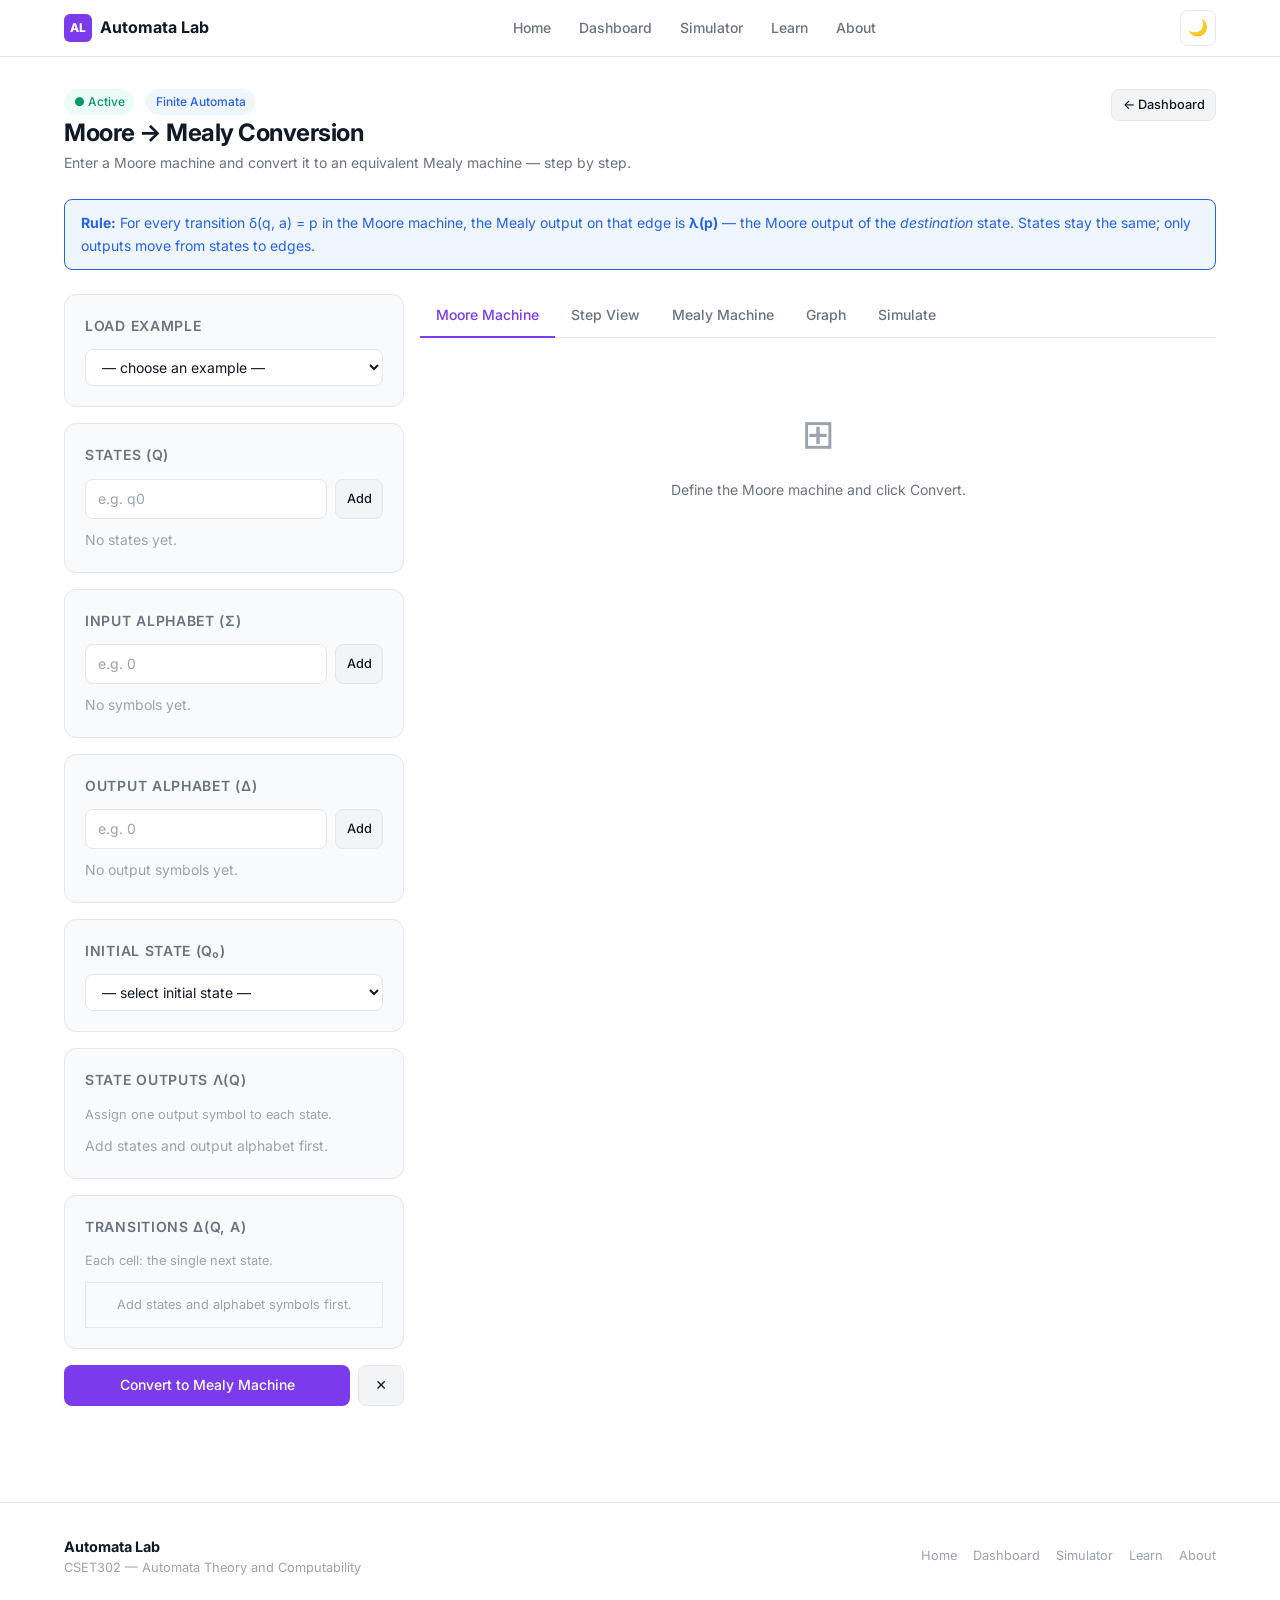
==== moore-to-mealy.html @ 3daa7c45 "Add Moore to Mealy conversion simulator" ====
<!DOCTYPE html>
<html lang="en">
<head>
  <meta charset="UTF-8" />
  <meta name="viewport" content="width=device-width, initial-scale=1.0" />
  <title>Moore → Mealy Simulator — Automata Lab</title>
  <link rel="preconnect" href="https://fonts.googleapis.com" />
  <link rel="preconnect" href="https://fonts.gstatic.com" crossorigin />
  <link href="https://fonts.googleapis.com/css2?family=Inter:wght@400;500;600;700&family=JetBrains+Mono:wght@400;600&display=swap" rel="stylesheet" />
  <link rel="stylesheet" href="css/style.css" />
  <script src="js/components/layout.js" defer></script>
  <script src="js/data/mooreExamples.js"></script>
  <script src="js/algorithms/mooreToMealy.js"></script>
</head>
<body>
<main>
<div class="section-sm">
<div class="container">

  <!-- Header -->
  <div style="display:flex;align-items:flex-start;justify-content:space-between;gap:1rem;flex-wrap:wrap;margin-bottom:1.5rem">
    <div>
      <div style="display:flex;align-items:center;gap:.75rem;margin-bottom:.25rem">
        <span class="badge badge-active">● Active</span>
        <span class="badge badge-info">Finite Automata</span>
      </div>
      <h1 style="font-size:1.5rem;margin-bottom:.25rem">Moore → Mealy Conversion</h1>
      <p style="font-size:.875rem">Enter a Moore machine and convert it to an equivalent Mealy machine — step by step.</p>
    </div>
    <a href="dashboard.html" class="btn btn-secondary btn-sm">← Dashboard</a>
  </div>

  <!-- Theory banner -->
  <div class="alert alert-info" style="margin-bottom:1.5rem;font-size:.875rem">
    <strong>Rule:</strong> For every transition δ(q, a) = p in the Moore machine, the Mealy output on that edge is <strong>λ(p)</strong> — the Moore output of the <em>destination</em> state. States stay the same; only outputs move from states to edges.
  </div>

  <div class="workspace">

    <!-- ── LEFT: Input Panel ───────────────────────────── -->
    <div class="workspace-panel" id="input-panel">

      <!-- Example selector -->
      <div class="card-elevated">
        <div class="panel-header"><span class="panel-title">Load Example</span></div>
        <select class="form-select" id="example-select" aria-label="Select example Moore machine">
          <option value="">— choose an example —</option>
        </select>
      </div>

      <!-- States -->
      <div class="card-elevated">
        <div class="panel-header"><span class="panel-title">States (Q)</span></div>
        <div style="display:flex;gap:.5rem;margin-bottom:.625rem">
          <input type="text" class="form-input" id="state-input" placeholder="e.g. q0" aria-label="New state name" style="flex:1" />
          <button class="btn btn-secondary btn-sm" id="add-state-btn">Add</button>
        </div>
        <div class="chip-list" id="state-chips" aria-live="polite"></div>
      </div>

      <!-- Input Alphabet -->
      <div class="card-elevated">
        <div class="panel-header"><span class="panel-title">Input Alphabet (Σ)</span></div>
        <div style="display:flex;gap:.5rem;margin-bottom:.625rem">
          <input type="text" class="form-input" id="symbol-input" placeholder="e.g. 0" maxlength="4" aria-label="New input symbol" style="flex:1" />
          <button class="btn btn-secondary btn-sm" id="add-symbol-btn">Add</button>
        </div>
        <div class="chip-list" id="alphabet-chips" aria-live="polite"></div>
      </div>

      <!-- Output Alphabet -->
      <div class="card-elevated">
        <div class="panel-header"><span class="panel-title">Output Alphabet (Δ)</span></div>
        <div style="display:flex;gap:.5rem;margin-bottom:.625rem">
          <input type="text" class="form-input" id="output-symbol-input" placeholder="e.g. 0" maxlength="4" aria-label="New output symbol" style="flex:1" />
          <button class="btn btn-secondary btn-sm" id="add-output-symbol-btn">Add</button>
        </div>
        <div class="chip-list" id="output-alphabet-chips" aria-live="polite"></div>
      </div>

      <!-- Initial State -->
      <div class="card-elevated">
        <div class="panel-header"><span class="panel-title">Initial State (q₀)</span></div>
        <select class="form-select" id="initial-select" aria-label="Select initial state">
          <option value="">— select initial state —</option>
        </select>
      </div>

      <!-- State Outputs λ(q) -->
      <div class="card-elevated">
        <div class="panel-header"><span class="panel-title">State Outputs λ(q)</span></div>
        <p class="form-hint" style="margin-bottom:.625rem">Assign one output symbol to each state.</p>
        <div id="output-assignments" style="display:flex;flex-direction:column;gap:.5rem" aria-label="State output assignments">
          <span class="text-muted text-sm">Add states and output alphabet first.</span>
        </div>
      </div>

      <!-- Transitions δ(q,a) -->
      <div class="card-elevated">
        <div class="panel-header"><span class="panel-title">Transitions δ(q, a)</span></div>
        <p class="form-hint" style="margin-bottom:.625rem">Each cell: the single next state.</p>
        <div style="overflow-x:auto">
          <table class="transition-grid" id="transition-table" aria-label="Moore transition function">
            <thead></thead><tbody></tbody>
          </table>
        </div>
      </div>

      <!-- Errors -->
      <div id="validation-errors" role="alert" aria-live="assertive" style="display:none"></div>

      <!-- Run / Clear -->
      <div style="display:flex;gap:.5rem">
        <button class="btn btn-primary w-full" id="run-btn">Convert to Mealy Machine</button>
        <button class="btn btn-secondary" id="clear-btn" title="Clear all" aria-label="Clear all inputs">✕</button>
      </div>
    </div>

    <!-- ── RIGHT: Results Panel ───────────────────────── -->
    <div class="workspace-panel">
      <div>
        <div class="tabs" role="tablist" aria-label="Result views">
          <button class="tab-btn active" role="tab" aria-selected="true"  data-tab="moore-tab"  id="tab-moore">Moore Machine</button>
          <button class="tab-btn"        role="tab" aria-selected="false" data-tab="steps-tab"  id="tab-steps">Step View</button>
          <button class="tab-btn"        role="tab" aria-selected="false" data-tab="mealy-tab"  id="tab-mealy">Mealy Machine</button>
          <button class="tab-btn"        role="tab" aria-selected="false" data-tab="graph-tab"  id="tab-graph">Graph</button>
          <button class="tab-btn"        role="tab" aria-selected="false" data-tab="test-tab"   id="tab-test">Simulate</button>
        </div>

        <!-- Moore Table -->
        <div class="tab-pane active" id="moore-tab" role="tabpanel" aria-labelledby="tab-moore">
          <div id="moore-table-wrap">
            <div class="empty-state">
              <div class="empty-icon" aria-hidden="true">⊞</div>
              <p>Define the Moore machine and click Convert.</p>
            </div>
          </div>
        </div>

        <!-- Steps -->
        <div class="tab-pane" id="steps-tab" role="tabpanel" aria-labelledby="tab-steps">
          <div id="steps-panel">
            <div class="empty-state">
              <div class="empty-icon" aria-hidden="true">▷</div>
              <p>Run the conversion to step through it.</p>
            </div>
          </div>
        </div>

        <!-- Mealy Table -->
        <div class="tab-pane" id="mealy-tab" role="tabpanel" aria-labelledby="tab-mealy">
          <div id="mealy-table-wrap">
            <div class="empty-state">
              <div class="empty-icon" aria-hidden="true">⇄</div>
              <p>The resulting Mealy machine will appear here.</p>
            </div>
          </div>
        </div>

        <!-- Graph -->
        <div class="tab-pane" id="graph-tab" role="tabpanel" aria-labelledby="tab-graph">
          <div id="graph-container" role="img" aria-label="Mealy machine graph" style="margin-bottom:.75rem">
            <div class="empty-state" id="graph-empty">
              <div class="empty-icon" aria-hidden="true">⊙</div>
              <p>Run the conversion to see the graph.</p>
            </div>
            <svg id="graph-canvas" class="graph-svg" style="display:none"
                 xmlns="http://www.w3.org/2000/svg" aria-label="Mealy machine graph" role="img">
              <defs>
                <marker id="arrowhead" markerWidth="10" markerHeight="7" refX="9" refY="3.5" orient="auto">
                  <polygon points="0 0,10 3.5,0 7" fill="var(--text-secondary)" />
                </marker>
              </defs>
              <g id="graph-root"></g>
            </svg>
            <div class="graph-controls" aria-label="Graph controls">
              <button class="graph-btn" id="zoom-in"   aria-label="Zoom in"        title="Zoom in">+</button>
              <button class="graph-btn" id="zoom-out"  aria-label="Zoom out"       title="Zoom out">−</button>
              <button class="graph-btn" id="fit-graph" aria-label="Fit to screen"  title="Fit to screen">⊡</button>
            </div>
          </div>
          <!-- Legend -->
          <div style="display:flex;flex-wrap:wrap;gap:.625rem" role="list" aria-label="Graph legend">
            <div role="listitem" style="display:flex;align-items:center;gap:.375rem;font-size:.75rem;color:var(--text-secondary)"><span style="width:14px;height:14px;border-radius:50%;background:var(--node-initial);border:2px solid var(--accent);display:inline-block"></span>Initial</div>
            <div role="listitem" style="display:flex;align-items:center;gap:.375rem;font-size:.75rem;color:var(--text-secondary)"><span style="width:14px;height:14px;border-radius:50%;background:var(--node-normal);border:2px solid var(--border-strong);display:inline-block"></span>State (output in label)</div>
            <div role="listitem" style="display:flex;align-items:center;gap:.375rem;font-size:.75rem;color:var(--text-secondary)"><span style="width:14px;height:14px;border-radius:50%;background:var(--node-active);border:2px solid var(--warning);display:inline-block"></span>Active step</div>
          </div>
        </div>

        <!-- Simulate -->
        <div class="tab-pane" id="test-tab" role="tabpanel" aria-labelledby="tab-test">
          <div id="simulate-panel">
            <div class="empty-state">
              <div class="empty-icon" aria-hidden="true">🔤</div>
              <p>Run the conversion first, then simulate strings here.</p>
            </div>
          </div>
        </div>
      </div>
    </div>

  </div><!-- end workspace -->
</div>
</div>
</main>

<script>
(function () {
  'use strict';

  // ── App state ──────────────────────────────────────────────
  const S = {
    states: [], inputAlphabet: [], outputAlphabet: [],
    initialState: '', outputs: {}, transitions: {},
    mealy: null, steps: [], currentStep: -1,
    isPlaying: false, speed: 600, playTimer: null,
    graphScale: 1, graphOffsetX: 0, graphOffsetY: 0
  };

  const $ = id => document.getElementById(id);

  // ── Tabs ───────────────────────────────────────────────────
  document.querySelectorAll('.tab-btn').forEach(btn => {
    btn.addEventListener('click', () => {
      document.querySelectorAll('.tab-btn').forEach(b => { b.classList.remove('active'); b.setAttribute('aria-selected','false'); });
      document.querySelectorAll('.tab-pane').forEach(p => p.classList.remove('active'));
      btn.classList.add('active'); btn.setAttribute('aria-selected','true');
      $(btn.dataset.tab).classList.add('active');
    });
  });

  // ── Examples ───────────────────────────────────────────────
  MOORE_EXAMPLES.forEach(ex => {
    const opt = document.createElement('option');
    opt.value = ex.id; opt.textContent = ex.title;
    $('example-select').appendChild(opt);
  });
  $('example-select').addEventListener('change', function () {
    const ex = MOORE_EXAMPLES.find(e => e.id === this.value);
    if (ex) loadExample(ex);
  });

  function loadExample(ex) {
    clearAll();
    ex.states.forEach(addState);
    ex.inputAlphabet.forEach(addSymbol);
    ex.outputAlphabet.forEach(addOutputSymbol);
    S.initialState = ex.initialState;
    S.outputs      = { ...ex.outputs };
    S.transitions  = JSON.parse(JSON.stringify(ex.transitions));
    refreshAll();
  }

  // ── States ─────────────────────────────────────────────────
  $('state-input').addEventListener('keydown', e => { if (e.key==='Enter') $('add-state-btn').click(); });
  $('add-state-btn').addEventListener('click', () => {
    const v = $('state-input').value.trim();
    if (!v || S.states.includes(v)) return;
    addState(v); $('state-input').value = ''; $('state-input').focus();
  });

  function addState(name) {
    S.states.push(name);
    S.transitions[name] = S.transitions[name] || {};
    S.inputAlphabet.forEach(sym => { S.transitions[name][sym] = S.transitions[name][sym] || ''; });
    refreshAll();
  }

  function removeState(name) {
    S.states = S.states.filter(s => s !== name);
    delete S.transitions[name];
    delete S.outputs[name];
    if (S.initialState === name) S.initialState = '';
    refreshAll();
  }

  // ── Input Alphabet ─────────────────────────────────────────
  $('symbol-input').addEventListener('keydown', e => { if (e.key==='Enter') $('add-symbol-btn').click(); });
  $('add-symbol-btn').addEventListener('click', () => {
    const v = $('symbol-input').value.trim();
    if (!v || S.inputAlphabet.includes(v)) return;
    addSymbol(v); $('symbol-input').value = ''; $('symbol-input').focus();
  });

  function addSymbol(sym) {
    S.inputAlphabet.push(sym);
    S.states.forEach(s => { if (!S.transitions[s]) S.transitions[s] = {}; S.transitions[s][sym] = S.transitions[s][sym] || ''; });
    refreshAll();
  }

  function removeSymbol(sym) {
    S.inputAlphabet = S.inputAlphabet.filter(s => s !== sym);
    S.states.forEach(s => { if (S.transitions[s]) delete S.transitions[s][sym]; });
    refreshAll();
  }

  // ── Output Alphabet ────────────────────────────────────────
  $('output-symbol-input').addEventListener('keydown', e => { if (e.key==='Enter') $('add-output-symbol-btn').click(); });
  $('add-output-symbol-btn').addEventListener('click', () => {
    const v = $('output-symbol-input').value.trim();
    if (!v || S.outputAlphabet.includes(v)) return;
    addOutputSymbol(v); $('output-symbol-input').value = ''; $('output-symbol-input').focus();
  });

  function addOutputSymbol(sym) {
    S.outputAlphabet.push(sym);
    refreshAll();
  }

  function removeOutputSymbol(sym) {
    S.outputAlphabet = S.outputAlphabet.filter(s => s !== sym);
    // Clear assignments using this symbol
    Object.keys(S.outputs).forEach(k => { if (S.outputs[k] === sym) S.outputs[k] = ''; });
    refreshAll();
  }

  // ── Refresh helpers ────────────────────────────────────────
  function refreshAll() {
    refreshStateChips();
    refreshAlphabetChips();
    refreshOutputAlphabetChips();
    refreshInitialSelect();
    refreshOutputAssignments();
    refreshTransitionTable();
    renderMooreTable();
  }

  function refreshStateChips() {
    const el = $('state-chips');
    el.innerHTML = '';
    if (S.states.length === 0) { el.innerHTML = '<span class="text-muted text-sm">No states yet.</span>'; return; }
    S.states.forEach(s => {
      const chip = document.createElement('span');
      chip.className = 'chip' + (s === S.initialState ? ' chip-initial' : '');
      chip.innerHTML = (s === S.initialState ? '→ ' : '') + s +
        `<button class="chip-remove" aria-label="Remove ${s}" data-s="${s}">✕</button>`;
      el.appendChild(chip);
    });
    el.querySelectorAll('.chip-remove').forEach(b => b.addEventListener('click', () => removeState(b.dataset.s)));
  }

  function refreshAlphabetChips() {
    const el = $('alphabet-chips');
    el.innerHTML = '';
    if (S.inputAlphabet.length === 0) { el.innerHTML = '<span class="text-muted text-sm">No symbols yet.</span>'; return; }
    S.inputAlphabet.forEach(sym => {
      const chip = document.createElement('span');
      chip.className = 'chip';
      chip.innerHTML = sym + `<button class="chip-remove" aria-label="Remove ${sym}" data-sym="${sym}">✕</button>`;
      el.appendChild(chip);
    });
    el.querySelectorAll('.chip-remove').forEach(b => b.addEventListener('click', () => removeSymbol(b.dataset.sym)));
  }

  function refreshOutputAlphabetChips() {
    const el = $('output-alphabet-chips');
    el.innerHTML = '';
    if (S.outputAlphabet.length === 0) { el.innerHTML = '<span class="text-muted text-sm">No output symbols yet.</span>'; return; }
    S.outputAlphabet.forEach(sym => {
      const chip = document.createElement('span');
      chip.className = 'chip';
      chip.innerHTML = sym + `<button class="chip-remove" aria-label="Remove ${sym}" data-sym="${sym}">✕</button>`;
      el.appendChild(chip);
    });
    el.querySelectorAll('.chip-remove').forEach(b => b.addEventListener('click', () => removeOutputSymbol(b.dataset.sym)));
  }

  function refreshInitialSelect() {
    const sel = $('initial-select');
    sel.innerHTML = '<option value="">— select initial state —</option>';
    S.states.forEach(s => {
      const opt = document.createElement('option');
      opt.value = s; opt.textContent = s;
      if (s === S.initialState) opt.selected = true;
      sel.appendChild(opt);
    });
  }
  $('initial-select').addEventListener('change', function () {
    S.initialState = this.value; refreshStateChips();
  });

  function refreshOutputAssignments() {
    const el = $('output-assignments');
    el.innerHTML = '';
    if (S.states.length === 0 || S.outputAlphabet.length === 0) {
      el.innerHTML = '<span class="text-muted text-sm">Add states and output alphabet first.</span>'; return;
    }
    S.states.forEach(s => {
      const row = document.createElement('div');
      row.style.cssText = 'display:flex;align-items:center;gap:.625rem';
      const lbl = document.createElement('span');
      lbl.style.cssText = 'font-family:var(--font-mono);font-size:.875rem;min-width:60px;font-weight:600';
      lbl.textContent = 'λ(' + s + ') =';
      const sel = document.createElement('select');
      sel.className = 'form-select';
      sel.style.flex = '1';
      sel.setAttribute('aria-label', `Output for state ${s}`);
      const blank = document.createElement('option');
      blank.value = ''; blank.textContent = '— select —';
      sel.appendChild(blank);
      S.outputAlphabet.forEach(sym => {
        const opt = document.createElement('option');
        opt.value = sym; opt.textContent = sym;
        if (S.outputs[s] === sym) opt.selected = true;
        sel.appendChild(opt);
      });
      sel.addEventListener('change', function () { S.outputs[s] = this.value; });
      row.appendChild(lbl); row.appendChild(sel);
      el.appendChild(row);
    });
  }

  function refreshTransitionTable() {
    const thead = $('transition-table').querySelector('thead');
    const tbody = $('transition-table').querySelector('tbody');
    thead.innerHTML = ''; tbody.innerHTML = '';
    if (S.states.length === 0 || S.inputAlphabet.length === 0) {
      const tr = document.createElement('tr');
      const td = document.createElement('td');
      td.colSpan = S.inputAlphabet.length + 1;
      td.style.cssText = 'color:var(--text-muted);font-size:.8rem;padding:.75rem;font-family:var(--font-sans)';
      td.textContent = 'Add states and alphabet symbols first.';
      tbody.appendChild(tr); tr.appendChild(td); return;
    }
    // Header
    const hrow = document.createElement('tr');
    const thd = document.createElement('th'); thd.textContent = 'δ'; thd.style.textAlign='center'; hrow.appendChild(thd);
    S.inputAlphabet.forEach(sym => { const th=document.createElement('th'); th.textContent=sym; hrow.appendChild(th); });
    thead.appendChild(hrow);
    // Rows
    S.states.forEach(s => {
      const tr = document.createElement('tr');
      const tdS = document.createElement('td'); tdS.className='row-state';
      tdS.textContent = (s===S.initialState?'→ ':'')+s; tr.appendChild(tdS);
      S.inputAlphabet.forEach(sym => {
        const td = document.createElement('td');
        const inp = document.createElement('input');
        inp.type = 'text'; inp.placeholder = '—';
        inp.setAttribute('aria-label', `δ(${s},${sym})`);
        inp.style.cssText = 'width:100%;min-width:60px;background:none;border:none;outline:none;font-family:var(--font-mono);font-size:.75rem;color:var(--text);text-align:center;padding:.2rem';
        const cur = (S.transitions[s] && S.transitions[s][sym]) || '';
        inp.value = cur;
        inp.addEventListener('input', function () {
          if (!S.transitions[s]) S.transitions[s] = {};
          S.transitions[s][sym] = this.value.trim();
        });
        inp.addEventListener('focus', e => e.target.style.background='var(--accent-light)');
        inp.addEventListener('blur',  e => e.target.style.background='');
        td.appendChild(inp); tr.appendChild(td);
      });
      tbody.appendChild(tr);
    });
  }

  // ── Moore Table (live preview) ─────────────────────────────
  function renderMooreTable() {
    const wrap = $('moore-table-wrap');
    if (S.states.length === 0) {
      wrap.innerHTML = '<div class="empty-state"><div class="empty-icon">⊞</div><p>Define the Moore machine and click Convert.</p></div>';
      return;
    }
    let html = '<div class="table-wrap"><table class="trans-table" aria-label="Moore machine table">';
    html += '<caption style="text-align:left;padding:.5rem;font-size:.75rem;color:var(--text-muted)">→ = initial state &nbsp; λ(q) = state output</caption>';
    html += '<thead><tr><th>State</th><th>λ(q)</th>';
    S.inputAlphabet.forEach(sym => html += `<th class="font-mono">${sym}</th>`);
    html += '</tr></thead><tbody>';
    S.states.forEach(s => {
      const isInit = s === S.initialState;
      html += `<tr><td class="state-cell font-mono">${isInit?'→ ':''}${s}</td>`;
      html += `<td class="font-mono" style="color:var(--accent)">${S.outputs[s] || '—'}</td>`;
      S.inputAlphabet.forEach(sym => {
        const next = S.transitions[s] && S.transitions[s][sym];
        html += `<td class="font-mono">${next || '—'}</td>`;
      });
      html += '</tr>';
    });
    html += '</tbody></table></div>';
    wrap.innerHTML = html;
  }

  // ── Validation ─────────────────────────────────────────────
  function validate() {
    const errors = [];
    if (S.states.length === 0) errors.push('Add at least one state.');
    if (S.inputAlphabet.length === 0) errors.push('Add at least one input symbol.');
    if (S.outputAlphabet.length === 0) errors.push('Add at least one output symbol.');
    if (!S.initialState) errors.push('Select an initial state.');
    const stateSet = new Set(S.states);
    S.states.forEach(s => {
      if (!S.outputs[s]) errors.push(`State "${s}" has no output assigned (λ(${s}) is empty).`);
    });
    S.states.forEach(s => {
      S.inputAlphabet.forEach(sym => {
        const next = S.transitions[s] && S.transitions[s][sym];
        if (next && !stateSet.has(next)) errors.push(`Transition δ(${s},${sym}) = "${next}" is not a valid state.`);
      });
    });
    return errors;
  }

  function showErrors(errors) {
    const el = $('validation-errors');
    el.style.display = 'block';
    el.innerHTML = '<ul class="error-list">' + errors.map(e=>`<li>${e}</li>`).join('') + '</ul>';
  }
  function clearErrors() {
    const el = $('validation-errors'); el.style.display='none'; el.innerHTML='';
  }

  // ── Run conversion ─────────────────────────────────────────
  $('run-btn').addEventListener('click', runConversion);

  function runConversion() {
    clearErrors();
    const errors = validate();
    if (errors.length > 0) { showErrors(errors); return; }

    const moore = {
      states:         [...S.states],
      inputAlphabet:  [...S.inputAlphabet],
      outputAlphabet: [...S.outputAlphabet],
      initialState:   S.initialState,
      outputs:        { ...S.outputs },
      transitions:    JSON.parse(JSON.stringify(S.transitions))
    };

    let result;
    try { result = mooreToMealy(moore); }
    catch(e) { showErrors(['Conversion error: ' + e.message]); return; }

    S.mealy = result.mealy;
    S.steps = result.steps;
    S.currentStep = -1;
    clearInterval(S.playTimer); S.isPlaying = false;

    renderMooreTable();
    renderMealyTable(result.mealy, result.note);
    renderStepsPanel(result.steps);
    renderGraph(result.mealy);
    renderSimulatePanel(result.mealy);

    // Switch to steps tab
    document.querySelector('[data-tab="steps-tab"]').click();
  }

  // ── Clear ──────────────────────────────────────────────────
  $('clear-btn').addEventListener('click', clearAll);
  function clearAll() {
    Object.assign(S, { states:[], inputAlphabet:[], outputAlphabet:[], initialState:'', outputs:{}, transitions:{},
      mealy:null, steps:[], currentStep:-1, isPlaying:false });
    clearInterval(S.playTimer);
    $('example-select').value = '';
    clearErrors(); refreshAll();
    $('graph-canvas').style.display='none'; $('graph-empty').style.display='flex';
    $('mealy-table-wrap').innerHTML='<div class="empty-state"><div class="empty-icon">⇄</div><p>The resulting Mealy machine will appear here.</p></div>';
    $('steps-panel').innerHTML='<div class="empty-state"><div class="empty-icon">▷</div><p>Run the conversion to step through it.</p></div>';
    $('simulate-panel').innerHTML='<div class="empty-state"><div class="empty-icon">🔤</div><p>Run the conversion first, then simulate strings here.</p></div>';
  }

  // ── Moore Table (refresh) ──────────────────────────────────
  // Called again after conversion to lock the table
  document.querySelector('[data-tab="moore-tab"]').addEventListener('click', renderMooreTable);

  // ── Mealy Table ────────────────────────────────────────────
  function renderMealyTable(mealy, note) {
    const wrap = $('mealy-table-wrap');
    let html = '';

    // Note about initial state
    html += `<div class="alert alert-info" style="margin-bottom:.75rem;font-size:.8rem">${note}</div>`;

    html += '<div class="table-wrap"><table class="trans-table" aria-label="Mealy machine table">';
    html += '<caption style="text-align:left;padding:.5rem;font-size:.75rem;color:var(--text-muted)">Each cell shows: next-state / output</caption>';
    html += '<thead><tr><th>State</th>';
    mealy.inputAlphabet.forEach(sym => html += `<th class="font-mono">${sym}</th>`);
    html += '</tr></thead><tbody>';

    mealy.states.forEach(s => {
      const isInit = s === mealy.initialState;
      html += `<tr><td class="state-cell font-mono">${isInit?'→ ':''}${s}</td>`;
      mealy.inputAlphabet.forEach(sym => {
        const t = mealy.transitions[s] && mealy.transitions[s][sym];
        if (t) {
          html += `<td class="font-mono"><strong>${t.nextState}</strong> <span style="color:var(--accent)">/ ${t.output}</span></td>`;
        } else {
          html += `<td class="font-mono cell-dead">—</td>`;
        }
      });
      html += '</tr>';
    });
    html += '</tbody></table></div>';
    wrap.innerHTML = html;
  }

  // ── Steps Panel ────────────────────────────────────────────
  function renderStepsPanel(steps) {
    const panel = $('steps-panel');
    panel.innerHTML = '';

    if (steps.length === 0) {
      panel.innerHTML = '<div class="alert alert-info">No steps — the machine has no defined transitions.</div>'; return;
    }

    panel.innerHTML = `
      <div class="execution-controls" style="margin-bottom:1rem" role="toolbar" aria-label="Step controls">
        <button class="btn btn-secondary btn-sm" id="step-prev"  aria-label="Previous step">◀ Prev</button>
        <button class="btn btn-primary  btn-sm" id="step-play"  aria-label="Play">▶ Play</button>
        <button class="btn btn-secondary btn-sm" id="step-next"  aria-label="Next step">Next ▶</button>
        <button class="btn btn-ghost    btn-sm" id="step-reset" aria-label="Reset">↺ Reset</button>
        <span class="step-counter" id="step-counter" aria-live="polite">Step 0 / ${steps.length}</span>
        <select class="speed-select" id="speed-select" aria-label="Speed">
          <option value="1000">Slow</option>
          <option value="600" selected>Normal</option>
          <option value="250">Fast</option>
        </select>
      </div>
      <div class="step-box" id="step-box">
        <div class="text-muted text-sm">Click Play or Next to start.</div>
      </div>
    `;

    $('step-prev').addEventListener('click',  stepBack);
    $('step-next').addEventListener('click',  stepForward);
    $('step-reset').addEventListener('click', stepReset);
    $('step-play').addEventListener('click',  togglePlay);
    $('speed-select').addEventListener('change', function () {
      S.speed = parseInt(this.value);
      if (S.isPlaying) { clearInterval(S.playTimer); startPlay(); }
    });
  }

  function updateStepView() {
    const idx = S.currentStep;
    const counter = $('step-counter');
    if (counter) counter.textContent = `Step ${idx < 0 ? 0 : idx+1} / ${S.steps.length}`;

    if (idx < 0) {
      const sb = $('step-box');
      if (sb) sb.innerHTML = '<div class="text-muted text-sm">Click Play or Next to start.</div>';
      if (S.mealy) renderGraph(S.mealy, -1);
      return;
    }

    const step = S.steps[idx];
    if (!step) return;

    const sb = $('step-box');
    if (sb) {
      const skipped = step.nextState === null;
      sb.innerHTML = `
        <div class="step-label">Step ${idx+1} of ${S.steps.length}</div>
        <div class="step-detail"><span class="step-detail-key">From state:</span><span class="step-detail-val">${step.fromState}</span></div>
        <div class="step-detail"><span class="step-detail-key">Input symbol:</span><span class="step-detail-val">"${step.symbol}"</span></div>
        ${skipped
          ? `<div class="step-detail"><span class="step-detail-val" style="color:var(--text-muted)">Transition not defined — skipped.</span></div>`
          : `<div class="step-detail"><span class="step-detail-key">Next state:</span><span class="step-detail-val">${step.nextState}</span></div>
             <div class="step-detail"><span class="step-detail-key">Moore λ(${step.nextState}):</span><span class="step-detail-val" style="color:var(--accent)">"${step.mooreOutput}"</span></div>`
        }
        <div style="margin-top:.625rem;font-size:.8rem;color:var(--text-secondary);line-height:1.6">${step.description}</div>
      `;
    }

    if (S.mealy) renderGraph(S.mealy, idx);
  }

  function stepForward() {
    if (S.currentStep < S.steps.length - 1) { S.currentStep++; updateStepView(); }
    else stopPlay();
  }
  function stepBack() {
    if (S.currentStep > 0) { S.currentStep--; updateStepView(); }
    else if (S.currentStep === 0) { S.currentStep = -1; updateStepView(); }
  }
  function stepReset() { stopPlay(); S.currentStep = -1; updateStepView(); }
  function startPlay() {
    S.isPlaying = true;
    const pb = $('step-play'); if (pb) pb.textContent = '⏸ Pause';
    S.playTimer = setInterval(() => { if (S.currentStep >= S.steps.length-1) { stopPlay(); return; } stepForward(); }, S.speed);
  }
  function stopPlay() {
    S.isPlaying = false; clearInterval(S.playTimer);
    const pb = $('step-play'); if (pb) pb.textContent = '▶ Play';
  }
  function togglePlay() { S.isPlaying ? stopPlay() : startPlay(); }

  // ── Graph ──────────────────────────────────────────────────
  function renderGraph(mealy, activeStepIdx) {
    const canvas = $('graph-canvas'), empty = $('graph-empty'), root = $('graph-root');
    root.innerHTML = '';
    canvas.style.display = 'block'; empty.style.display = 'none';

    const nodes = []; const n = mealy.states.length;
    const cx=400, cy=220, R=Math.min(160,55*n/2+60);

    mealy.states.forEach((s, i) => {
      let x, y;
      if (n===1) { x=cx; y=cy; }
      else { const a=(2*Math.PI*i/n)-Math.PI/2; x=cx+R*Math.cos(a); y=cy+R*Math.sin(a); }
      nodes.push({ id:s, x, y });
    });

    // Determine active node from step
    let activeNode = null;
    if (activeStepIdx >= 0 && S.steps[activeStepIdx]) activeNode = S.steps[activeStepIdx].fromState;

    // Build edges (merge parallel edges)
    const edgeMap = {};
    mealy.states.forEach(s => {
      mealy.inputAlphabet.forEach(sym => {
        const t = mealy.transitions[s] && mealy.transitions[s][sym];
        if (!t) return;
        const key = s + '→' + t.nextState;
        if (!edgeMap[key]) edgeMap[key] = { from:s, to:t.nextState, labels:[], selfLoop: s===t.nextState };
        edgeMap[key].labels.push(sym+'/'+t.output);
      });
    });

    const g = document.createElementNS('http://www.w3.org/2000/svg','g');
    g.setAttribute('transform', `translate(${S.graphOffsetX},${S.graphOffsetY}) scale(${S.graphScale})`);
    root.appendChild(g);

    const r = 32;
    // Draw edges
    Object.values(edgeMap).forEach(edge => {
      const fn = nodes.find(n=>n.id===edge.from), tn = nodes.find(n=>n.id===edge.to);
      if (!fn||!tn) return;
      const grp = document.createElementNS('http://www.w3.org/2000/svg','g');
      grp.className = 'graph-edge';
      const label = edge.labels.join(', ');

      if (edge.selfLoop) {
        const path = document.createElementNS('http://www.w3.org/2000/svg','path');
        const lx=fn.x, ly=fn.y-r, dx=28, dy=38;
        path.setAttribute('d',`M${lx-dx/2} ${ly} C${lx-dx*1.5} ${ly-dy*2} ${lx+dx*1.5} ${ly-dy*2} ${lx+dx/2} ${ly}`);
        path.setAttribute('fill','none'); path.setAttribute('stroke','var(--text-secondary)');
        path.setAttribute('stroke-width','1.8'); path.setAttribute('marker-end','url(#arrowhead)');
        const txt = document.createElementNS('http://www.w3.org/2000/svg','text');
        txt.setAttribute('x',lx); txt.setAttribute('y',ly-dy*1.5);
        txt.setAttribute('text-anchor','middle'); txt.setAttribute('fill','var(--text)');
        txt.setAttribute('font-size','10'); txt.setAttribute('font-family','var(--font-mono)');
        txt.textContent = label;
        grp.appendChild(path); grp.appendChild(txt);
      } else {
        const hasRev = Object.values(edgeMap).some(e=>e.from===edge.to&&e.to===edge.from);
        const dx=tn.x-fn.x, dy=tn.y-fn.y, len=Math.sqrt(dx*dx+dy*dy);
        const sx=fn.x+(dx/len)*(r+2), sy=fn.y+(dy/len)*(r+2);
        const ex=tn.x-(dx/len)*(r+4), ey=tn.y-(dy/len)*(r+4);
        const path = document.createElementNS('http://www.w3.org/2000/svg','path');
        let d;
        if (hasRev) { const cpx=(sx+ex)/2-dy*0.3, cpy=(sy+ey)/2+dx*0.3; d=`M${sx} ${sy} Q${cpx} ${cpy} ${ex} ${ey}`; }
        else d=`M${sx} ${sy} L${ex} ${ey}`;
        path.setAttribute('d',d); path.setAttribute('fill','none');
        path.setAttribute('stroke','var(--text-secondary)'); path.setAttribute('stroke-width','1.8');
        path.setAttribute('marker-end','url(#arrowhead)');
        const mx=hasRev?(sx+ex)/2-dy*0.3:(sx+ex)/2, my=hasRev?(sy+ey)/2+dx*0.3:(sy+ey)/2;
        const bg=document.createElementNS('http://www.w3.org/2000/svg','rect');
        bg.setAttribute('x',mx-18); bg.setAttribute('y',my-9);
        bg.setAttribute('width',36); bg.setAttribute('height',14);
        bg.setAttribute('rx',3); bg.setAttribute('fill','var(--bg)');
        const txt=document.createElementNS('http://www.w3.org/2000/svg','text');
        txt.setAttribute('x',mx); txt.setAttribute('y',my+1);
        txt.setAttribute('text-anchor','middle'); txt.setAttribute('fill','var(--text)');
        txt.setAttribute('font-size','10'); txt.setAttribute('font-family','var(--font-mono)');
        txt.textContent = label;
        grp.appendChild(path); grp.appendChild(bg); grp.appendChild(txt);
      }
      g.appendChild(grp);
    });

    // Draw nodes
    nodes.forEach(node => {
      const isActive = node.id === activeNode;
      const isInit   = node.id === mealy.initialState;
      const grp = document.createElementNS('http://www.w3.org/2000/svg','g');
      grp.setAttribute('transform',`translate(${node.x},${node.y})`);

      const fill   = isActive ? 'var(--node-active)'  : isInit ? 'var(--node-initial)' : 'var(--node-normal)';
      const stroke = isActive ? 'var(--warning)'      : isInit ? 'var(--accent)'       : 'var(--border-strong)';
      const sw     = isActive ? '3' : '2';

      const circ = document.createElementNS('http://www.w3.org/2000/svg','circle');
      circ.setAttribute('r',r); circ.setAttribute('fill',fill);
      circ.setAttribute('stroke',stroke); circ.setAttribute('stroke-width',sw);
      grp.appendChild(circ);

      if (isInit) {
        const arr = document.createElementNS('http://www.w3.org/2000/svg','line');
        arr.setAttribute('x1',-(r+28)); arr.setAttribute('y1','0');
        arr.setAttribute('x2',-(r+2));  arr.setAttribute('y2','0');
        arr.setAttribute('stroke','var(--accent)'); arr.setAttribute('stroke-width','2');
        arr.setAttribute('marker-end','url(#arrowhead)');
        grp.appendChild(arr);
      }

      // Node label: "state / λ(state)"
      const mooreOut = S.mealy ? '' : '';
      const txt = document.createElementNS('http://www.w3.org/2000/svg','text');
      txt.setAttribute('fill','var(--text)'); txt.setAttribute('font-size','11');
      txt.setAttribute('font-family','var(--font-mono)'); txt.setAttribute('text-anchor','middle');
      txt.setAttribute('dominant-baseline','middle');
      txt.textContent = node.id;
      grp.appendChild(txt);

      g.appendChild(grp);
    });

    setupGraphControls();
  }

  function setupGraphControls() {
    $('zoom-in').onclick  = () => { S.graphScale = Math.min(S.graphScale+0.2,3); if(S.mealy) renderGraph(S.mealy,S.currentStep); };
    $('zoom-out').onclick = () => { S.graphScale = Math.max(S.graphScale-0.2,0.3); if(S.mealy) renderGraph(S.mealy,S.currentStep); };
    $('fit-graph').onclick= () => { S.graphScale=1; S.graphOffsetX=0; S.graphOffsetY=0; if(S.mealy) renderGraph(S.mealy,S.currentStep); };
    const cv=$('graph-canvas'); let drag=false,lx=0,ly=0;
    cv.onmousedown  = e=>{drag=true;lx=e.clientX;ly=e.clientY;};
    cv.onmousemove  = e=>{if(!drag)return;S.graphOffsetX+=e.clientX-lx;S.graphOffsetY+=e.clientY-ly;lx=e.clientX;ly=e.clientY;if(S.mealy)renderGraph(S.mealy,S.currentStep);};
    cv.onmouseup    = ()=>drag=false;
    cv.onmouseleave = ()=>drag=false;
  }

  // ── Simulate Panel ─────────────────────────────────────────
  function renderSimulatePanel(mealy) {
    const panel = $('simulate-panel');
    panel.innerHTML = `
      <div style="margin-bottom:.75rem">
        <div class="panel-title" style="margin-bottom:.5rem">Simulate Input String</div>
        <p class="form-hint" style="margin-bottom:.75rem">Enter a string over Σ = {${mealy.inputAlphabet.join(', ')}}. The Mealy machine produces one output symbol per input symbol.</p>
      </div>
      <div class="string-input-row" style="margin-bottom:1rem">
        <input type="text" class="form-input" id="sim-input"
               placeholder="e.g. 0110"
               aria-label="Input string" autocomplete="off" spellcheck="false" />
        <button class="btn btn-primary" id="sim-btn" aria-label="Simulate">Simulate</button>
      </div>
      <div id="sim-result" aria-live="polite"></div>
    `;
    $('sim-btn').addEventListener('click', () => {
      const input = $('sim-input').value;
      const result = simulateMealy(mealy, input);
      renderSimResult(result);
    });
    $('sim-input').addEventListener('keydown', e => { if(e.key==='Enter') $('sim-btn').click(); });
  }

  function renderSimResult(result) {
    const el = $('sim-result'); if (!el) return;
    let html = '';

    if (result.error) {
      html += `<div class="alert alert-warning" style="margin-bottom:.75rem">⚠ ${result.error}</div>`;
    }

    if (result.outputString !== undefined && !result.error) {
      html += `
        <div style="display:flex;gap:1rem;margin-bottom:1rem;flex-wrap:wrap">
          <div class="card-elevated" style="flex:1;min-width:120px;text-align:center;padding:1rem">
            <div class="text-muted text-sm" style="margin-bottom:.25rem">Input</div>
            <div class="font-mono" style="font-size:1.125rem;font-weight:700">${result.input}</div>
          </div>
          <div style="font-size:1.5rem;align-self:center;color:var(--text-muted)" aria-hidden="true">→</div>
          <div class="card-elevated" style="flex:1;min-width:120px;text-align:center;padding:1rem;border-color:var(--accent)">
            <div class="text-muted text-sm" style="margin-bottom:.25rem">Output</div>
            <div class="font-mono" style="font-size:1.125rem;font-weight:700;color:var(--accent)">${result.outputString || '(none)'}</div>
          </div>
        </div>
      `;
    }

    if (result.trace && result.trace.length > 0) {
      html += '<div class="panel-title" style="margin-bottom:.5rem">Transition Trace</div>';
      html += '<ul class="trace-list" aria-label="Mealy simulation trace">';
      result.trace.forEach(t => {
        html += `<li class="trace-item">
          <span class="trace-char">'${t.char}'</span>
          <span class="trace-arrow">→</span>
          <span class="trace-state">${t.toState}</span>
          <span style="margin-left:auto;font-family:var(--font-mono);font-size:.8rem;color:var(--accent)">out: ${t.output}</span>
        </li>`;
      });
      html += '</ul>';
    }

    el.innerHTML = html || '<div class="text-muted text-sm">No output produced.</div>';
  }

  // ── Init ───────────────────────────────────────────────────
  refreshAll();

})();
</script>
</body>
</html>
---- css/style.css ----
/* ============================================================
   Automata Lab — Main Stylesheet
   Design system: minimal, professional, Linear/Vercel-inspired
   ============================================================ */

/* ── CSS Variables ─────────────────────────────────────────── */
:root {
  --bg:              #ffffff;
  --bg-elevated:     #f9fafb;
  --bg-subtle:       #f3f4f6;
  --border:          #e5e7eb;
  --border-strong:   #d1d5db;
  --text:            #111827;
  --text-secondary:  #6b7280;
  --text-muted:      #9ca3af;
  --accent:          #7c3aed;
  --accent-light:    #ede9fe;
  --accent-hover:    #6d28d9;
  --success:         #059669;
  --success-bg:      #ecfdf5;
  --danger:          #dc2626;
  --danger-bg:       #fef2f2;
  --warning:         #d97706;
  --warning-bg:      #fffbeb;
  --info:            #2563eb;
  --info-bg:         #eff6ff;
  --node-normal:     #f3f4f6;
  --node-initial:    #ede9fe;
  --node-final:      #d1fae5;
  --node-dead:       #fee2e2;
  --node-active:     #fef9c3;
  --node-new:        #dbeafe;
  --radius:          8px;
  --radius-lg:       12px;
  --radius-xl:       16px;
  --shadow-sm:       0 1px 2px 0 rgba(0,0,0,.05);
  --shadow:          0 1px 3px 0 rgba(0,0,0,.1), 0 1px 2px -1px rgba(0,0,0,.1);
  --shadow-md:       0 4px 6px -1px rgba(0,0,0,.1), 0 2px 4px -2px rgba(0,0,0,.1);
  --shadow-lg:       0 10px 15px -3px rgba(0,0,0,.1), 0 4px 6px -4px rgba(0,0,0,.1);
  --font-sans:       'Inter', system-ui, -apple-system, sans-serif;
  --font-mono:       'JetBrains Mono', 'Fira Code', monospace;
  --transition:      150ms cubic-bezier(0.4, 0, 0.2, 1);
}

[data-theme="dark"] {
  --bg:              #0a0a0a;
  --bg-elevated:     #111111;
  --bg-subtle:       #1a1a1a;
  --border:          #262626;
  --border-strong:   #404040;
  --text:            #f5f5f5;
  --text-secondary:  #a3a3a3;
  --text-muted:      #737373;
  --accent:          #a78bfa;
  --accent-light:    #1e1333;
  --accent-hover:    #c4b5fd;
  --success:         #34d399;
  --success-bg:      #022c22;
  --danger:          #f87171;
  --danger-bg:       #2c0a0a;
  --warning:         #fbbf24;
  --warning-bg:      #271d0a;
  --info:            #60a5fa;
  --info-bg:         #0c1a35;
  --node-normal:     #1a1a1a;
  --node-initial:    #1e1333;
  --node-final:      #022c22;
  --node-dead:       #2c0a0a;
  --node-active:     #2d2000;
  --node-new:        #0c1a35;
}

/* ── Reset ─────────────────────────────────────────────────── */
*, *::before, *::after { box-sizing: border-box; margin: 0; padding: 0; }
html { scroll-behavior: smooth; }
body {
  font-family: var(--font-sans);
  background: var(--bg);
  color: var(--text);
  line-height: 1.6;
  font-size: 15px;
  transition: background var(--transition), color var(--transition);
}
a { color: var(--accent); text-decoration: none; }
a:hover { text-decoration: underline; }
img, svg { display: block; }
input, select, textarea, button { font: inherit; }

/* ── Typography ─────────────────────────────────────────────── */
h1 { font-size: 2.25rem; font-weight: 700; line-height: 1.2; letter-spacing: -0.02em; }
h2 { font-size: 1.5rem;  font-weight: 600; line-height: 1.3; letter-spacing: -0.01em; }
h3 { font-size: 1.125rem;font-weight: 600; line-height: 1.4; }
h4 { font-size: 1rem;    font-weight: 600; }
p  { color: var(--text-secondary); line-height: 1.7; }
code, .mono { font-family: var(--font-mono); font-size: 0.875em; }

/* ── Layout ─────────────────────────────────────────────────── */
.container { max-width: 1200px; margin: 0 auto; padding: 0 1.5rem; }
.container-sm { max-width: 760px; margin: 0 auto; padding: 0 1.5rem; }

/* ── Navbar ─────────────────────────────────────────────────── */
.navbar {
  position: sticky; top: 0; z-index: 100;
  background: var(--bg);
  border-bottom: 1px solid var(--border);
  backdrop-filter: blur(12px);
  -webkit-backdrop-filter: blur(12px);
  background: rgba(255,255,255,0.85);
}
[data-theme="dark"] .navbar { background: rgba(10,10,10,0.85); }

.navbar-inner {
  display: flex; align-items: center; justify-content: space-between;
  height: 56px; gap: 2rem;
}
.navbar-logo {
  display: flex; align-items: center; gap: 0.5rem;
  font-weight: 700; font-size: 1rem; color: var(--text);
  text-decoration: none;
}
.navbar-logo-icon {
  width: 28px; height: 28px;
  background: var(--accent);
  border-radius: 6px;
  display: flex; align-items: center; justify-content: center;
  color: white; font-size: 0.75rem; font-weight: 800;
}
.navbar-links {
  display: flex; align-items: center; gap: 0.25rem;
  list-style: none;
}
.navbar-links a {
  padding: 0.375rem 0.75rem;
  border-radius: var(--radius);
  font-size: 0.875rem; font-weight: 500;
  color: var(--text-secondary);
  transition: color var(--transition), background var(--transition);
}
.navbar-links a:hover, .navbar-links a.active {
  color: var(--text); background: var(--bg-subtle); text-decoration: none;
}
.navbar-actions { display: flex; align-items: center; gap: 0.5rem; }

.theme-toggle {
  width: 36px; height: 36px;
  border: 1px solid var(--border);
  border-radius: var(--radius);
  background: var(--bg);
  cursor: pointer;
  display: flex; align-items: center; justify-content: center;
  font-size: 1rem;
  transition: background var(--transition), border-color var(--transition);
}
.theme-toggle:hover { background: var(--bg-subtle); }

/* Mobile nav toggle */
.nav-toggle {
  display: none;
  width: 36px; height: 36px;
  border: 1px solid var(--border);
  border-radius: var(--radius);
  background: var(--bg);
  cursor: pointer;
  align-items: center; justify-content: center;
  font-size: 1.25rem;
}

/* ── Buttons ─────────────────────────────────────────────────── */
.btn {
  display: inline-flex; align-items: center; justify-content: center;
  gap: 0.5rem;
  padding: 0.5rem 1rem;
  border-radius: var(--radius);
  font-size: 0.875rem; font-weight: 500;
  cursor: pointer; border: none;
  transition: all var(--transition);
  text-decoration: none;
  white-space: nowrap;
}
.btn:focus-visible { outline: 2px solid var(--accent); outline-offset: 2px; }
.btn:disabled { opacity: 0.5; cursor: not-allowed; pointer-events: none; }

.btn-primary {
  background: var(--accent); color: white;
}
.btn-primary:hover { background: var(--accent-hover); text-decoration: none; }

.btn-secondary {
  background: var(--bg-subtle); color: var(--text);
  border: 1px solid var(--border);
}
.btn-secondary:hover { background: var(--bg-elevated); text-decoration: none; }

.btn-ghost {
  background: transparent; color: var(--text-secondary);
  border: 1px solid transparent;
}
.btn-ghost:hover { background: var(--bg-subtle); color: var(--text); }

.btn-danger {
  background: var(--danger-bg); color: var(--danger);
  border: 1px solid var(--danger);
}
.btn-danger:hover { background: var(--danger); color: white; }

.btn-success {
  background: var(--success); color: white;
}
.btn-success:hover { background: #047857; }

.btn-sm { padding: 0.3rem 0.65rem; font-size: 0.8rem; }
.btn-lg { padding: 0.75rem 1.5rem; font-size: 1rem; }
.btn-icon { padding: 0.5rem; width: 36px; }

/* ── Cards ───────────────────────────────────────────────────── */
.card {
  background: var(--bg);
  border: 1px solid var(--border);
  border-radius: var(--radius-lg);
  padding: 1.25rem;
  transition: border-color var(--transition), box-shadow var(--transition);
}
.card:hover { border-color: var(--border-strong); box-shadow: var(--shadow-md); }
.card-elevated {
  background: var(--bg-elevated);
  border: 1px solid var(--border);
  border-radius: var(--radius-lg);
  padding: 1.25rem;
}

/* ── Badges ──────────────────────────────────────────────────── */
.badge {
  display: inline-flex; align-items: center; gap: 0.25rem;
  padding: 0.2rem 0.6rem;
  border-radius: 999px;
  font-size: 0.75rem; font-weight: 500;
}
.badge-active   { background: var(--success-bg); color: var(--success); }
.badge-soon     { background: var(--bg-subtle); color: var(--text-muted); border: 1px solid var(--border); }
.badge-accent   { background: var(--accent-light); color: var(--accent); }
.badge-warning  { background: var(--warning-bg); color: var(--warning); }
.badge-info     { background: var(--info-bg); color: var(--info); }

/* ── Forms ───────────────────────────────────────────────────── */
.form-group { display: flex; flex-direction: column; gap: 0.375rem; }
.form-label { font-size: 0.875rem; font-weight: 500; color: var(--text); }
.form-hint  { font-size: 0.8rem; color: var(--text-muted); }

.form-input, .form-select, .form-textarea {
  background: var(--bg);
  border: 1px solid var(--border);
  border-radius: var(--radius);
  padding: 0.5rem 0.75rem;
  font-size: 0.875rem;
  color: var(--text);
  width: 100%;
  transition: border-color var(--transition), box-shadow var(--transition);
  outline: none;
}
.form-input:focus, .form-select:focus, .form-textarea:focus {
  border-color: var(--accent);
  box-shadow: 0 0 0 3px rgba(124, 58, 237, 0.15);
}
.form-input::placeholder { color: var(--text-muted); }
.form-input.error { border-color: var(--danger); }
.form-input.error:focus { box-shadow: 0 0 0 3px rgba(220, 38, 38, 0.15); }

/* Chips (state tags) */
.chip-list { display: flex; flex-wrap: wrap; gap: 0.375rem; }
.chip {
  display: inline-flex; align-items: center; gap: 0.3rem;
  padding: 0.25rem 0.5rem 0.25rem 0.625rem;
  background: var(--bg-subtle);
  border: 1px solid var(--border);
  border-radius: 999px;
  font-size: 0.8rem; font-weight: 500; font-family: var(--font-mono);
  color: var(--text);
}
.chip-initial { background: var(--node-initial); border-color: var(--accent); color: var(--accent); }
.chip-final   { background: var(--node-final); border-color: var(--success); color: var(--success); }
.chip-remove {
  width: 16px; height: 16px; border-radius: 50%;
  background: none; border: none; cursor: pointer;
  color: var(--text-muted); font-size: 0.75rem;
  display: flex; align-items: center; justify-content: center;
  line-height: 1;
}
.chip-remove:hover { color: var(--danger); background: var(--danger-bg); }

/* ── Error Messages ──────────────────────────────────────────── */
.error-list {
  list-style: none;
  background: var(--danger-bg);
  border: 1px solid var(--danger);
  border-radius: var(--radius);
  padding: 0.75rem 1rem;
}
.error-list li {
  font-size: 0.875rem; color: var(--danger);
  padding: 0.1rem 0;
}
.error-list li::before { content: '✕  '; }

.alert {
  padding: 0.75rem 1rem;
  border-radius: var(--radius);
  font-size: 0.875rem;
  border: 1px solid transparent;
}
.alert-error   { background: var(--danger-bg);  color: var(--danger);  border-color: var(--danger); }
.alert-success { background: var(--success-bg); color: var(--success); border-color: var(--success); }
.alert-info    { background: var(--info-bg);    color: var(--info);    border-color: var(--info); }
.alert-warning { background: var(--warning-bg); color: var(--warning); border-color: var(--warning); }

/* ── Transition Table ────────────────────────────────────────── */
.table-wrap { overflow-x: auto; border-radius: var(--radius-lg); border: 1px solid var(--border); }
.trans-table { width: 100%; border-collapse: collapse; font-size: 0.875rem; }
.trans-table th {
  background: var(--bg-subtle);
  padding: 0.625rem 1rem;
  text-align: left; font-weight: 600;
  border-bottom: 1px solid var(--border);
  white-space: nowrap;
}
.trans-table td {
  padding: 0.5rem 1rem;
  border-bottom: 1px solid var(--border);
  font-family: var(--font-mono);
  font-size: 0.8rem;
}
.trans-table tr:last-child td { border-bottom: none; }
.trans-table tr:hover td { background: var(--bg-subtle); }
.trans-table td.state-cell { font-weight: 600; color: var(--text); }
.trans-table tr.row-active td { background: var(--node-active) !important; }
.trans-table td.cell-dead { color: var(--danger); }

/* ── Graph Canvas ────────────────────────────────────────────── */
#graph-container {
  width: 100%; height: 480px;
  background: var(--bg-elevated);
  border: 1px solid var(--border);
  border-radius: var(--radius-lg);
  position: relative; overflow: hidden;
}
#graph-canvas { width: 100%; height: 100%; }

/* SVG automata graph */
.graph-svg { width: 100%; height: 100%; overflow: visible; }
.graph-node circle {
  stroke-width: 2;
  cursor: grab;
  transition: all 0.2s;
}
.graph-node:active circle { cursor: grabbing; }
.graph-node text {
  font-family: var(--font-mono);
  font-size: 13px;
  font-weight: 600;
  pointer-events: none;
  dominant-baseline: middle;
  text-anchor: middle;
}
.node-normal circle   { fill: var(--node-normal);  stroke: var(--border-strong); }
.node-initial circle  { fill: var(--node-initial); stroke: var(--accent); }
.node-final circle    { fill: var(--node-final);   stroke: var(--success); }
.node-dead circle     { fill: var(--node-dead);    stroke: var(--danger); stroke-dasharray: 5,3; }
.node-active circle   { fill: var(--node-active);  stroke: var(--warning); stroke-width: 3; }
.node-new circle      { fill: var(--node-new);     stroke: var(--info); stroke-width: 3; }

.graph-edge path    { fill: none; stroke: var(--text-secondary); stroke-width: 1.8; }
.graph-edge text    { font-family: var(--font-mono); font-size: 12px; fill: var(--text); }
.graph-edge .label-bg { fill: var(--bg); }

/* Graph controls */
.graph-controls {
  position: absolute; bottom: 12px; right: 12px;
  display: flex; flex-direction: column; gap: 4px;
}
.graph-btn {
  width: 32px; height: 32px;
  background: var(--bg);
  border: 1px solid var(--border);
  border-radius: var(--radius);
  cursor: pointer; font-size: 1rem;
  display: flex; align-items: center; justify-content: center;
  box-shadow: var(--shadow-sm);
  transition: background var(--transition);
}
.graph-btn:hover { background: var(--bg-subtle); }

/* ── Step Execution Panel ────────────────────────────────────── */
.execution-controls {
  display: flex; align-items: center; gap: 0.5rem; flex-wrap: wrap;
}
.step-counter {
  font-family: var(--font-mono); font-size: 0.875rem;
  color: var(--text-secondary); padding: 0.375rem 0.75rem;
  background: var(--bg-subtle); border-radius: var(--radius);
  border: 1px solid var(--border);
  white-space: nowrap;
}
.speed-select {
  padding: 0.375rem 0.625rem;
  border: 1px solid var(--border); border-radius: var(--radius);
  background: var(--bg); color: var(--text);
  font-size: 0.8rem; cursor: pointer;
}

.step-box {
  background: var(--bg-elevated);
  border: 1px solid var(--border);
  border-radius: var(--radius-lg);
  padding: 1rem;
  font-size: 0.875rem;
  line-height: 1.6;
  min-height: 80px;
}
.step-box .step-label { font-weight: 600; color: var(--accent); margin-bottom: 0.5rem; font-size: 0.8rem; text-transform: uppercase; letter-spacing: 0.05em; }
.step-detail { display: flex; gap: 0.5rem; margin: 0.25rem 0; }
.step-detail-key { color: var(--text-muted); min-width: 120px; font-size: 0.8rem; }
.step-detail-val { font-family: var(--font-mono); font-size: 0.8rem; color: var(--text); }

.queue-list { display: flex; flex-wrap: wrap; gap: 0.375rem; }
.queue-item {
  font-family: var(--font-mono); font-size: 0.75rem;
  padding: 0.2rem 0.5rem;
  background: var(--info-bg); color: var(--info);
  border-radius: 999px; border: 1px solid var(--info);
}

/* ── String Tester ───────────────────────────────────────────── */
.string-tester { display: flex; flex-direction: column; gap: 1rem; }
.string-input-row { display: flex; gap: 0.5rem; }
.string-input-row .form-input { flex: 1; font-family: var(--font-mono); }

.trace-list { list-style: none; display: flex; flex-direction: column; gap: 0.25rem; }
.trace-item {
  display: flex; align-items: center; gap: 0.5rem;
  padding: 0.4rem 0.75rem;
  background: var(--bg-elevated);
  border: 1px solid var(--border);
  border-radius: var(--radius);
  font-size: 0.8rem; font-family: var(--font-mono);
}
.trace-item .trace-char { font-weight: 700; color: var(--accent); min-width: 24px; }
.trace-item .trace-arrow { color: var(--text-muted); }
.trace-item .trace-state { color: var(--text); }
.trace-item.trace-accepted { border-color: var(--success); background: var(--success-bg); }
.trace-item.trace-rejected { border-color: var(--danger); background: var(--danger-bg); }
.trace-item.trace-dead     { border-color: var(--warning); background: var(--warning-bg); }

.verdict {
  text-align: center;
  padding: 1rem;
  border-radius: var(--radius-lg);
  font-size: 1.25rem; font-weight: 700; letter-spacing: 0.05em;
}
.verdict-accepted { background: var(--success-bg); color: var(--success); border: 2px solid var(--success); }
.verdict-rejected { background: var(--danger-bg);  color: var(--danger);  border: 2px solid var(--danger); }
.verdict-error    { background: var(--warning-bg); color: var(--warning); border: 2px solid var(--warning); }

/* ── Sections and Dividers ───────────────────────────────────── */
.section { padding: 4rem 0; }
.section-sm { padding: 2rem 0; }
.section-title { margin-bottom: 0.5rem; }
.section-subtitle { color: var(--text-secondary); font-size: 1.0625rem; margin-bottom: 2.5rem; max-width: 560px; }
.divider { height: 1px; background: var(--border); margin: 2rem 0; }

/* ── Grid layouts ────────────────────────────────────────────── */
.grid-2 { display: grid; grid-template-columns: repeat(2, 1fr); gap: 1rem; }
.grid-3 { display: grid; grid-template-columns: repeat(3, 1fr); gap: 1rem; }
.grid-4 { display: grid; grid-template-columns: repeat(4, 1fr); gap: 1rem; }
.grid-auto { display: grid; grid-template-columns: repeat(auto-fill, minmax(280px, 1fr)); gap: 1rem; }

/* ── Simulator Workspace Layout ──────────────────────────────── */
.workspace {
  display: grid;
  grid-template-columns: 340px 1fr;
  gap: 1rem;
  align-items: start;
}
.workspace-panel {
  display: flex; flex-direction: column; gap: 1rem;
}
.panel-header {
  display: flex; align-items: center; justify-content: space-between;
  margin-bottom: 0.75rem;
}
.panel-title { font-size: 0.875rem; font-weight: 600; text-transform: uppercase; letter-spacing: 0.05em; color: var(--text-secondary); }

/* Tabs */
.tabs { display: flex; gap: 0; border-bottom: 1px solid var(--border); margin-bottom: 1rem; }
.tab-btn {
  padding: 0.625rem 1rem;
  font-size: 0.875rem; font-weight: 500;
  color: var(--text-secondary);
  background: none; border: none;
  border-bottom: 2px solid transparent;
  cursor: pointer; transition: all var(--transition);
  margin-bottom: -1px;
}
.tab-btn:hover { color: var(--text); }
.tab-btn.active { color: var(--accent); border-bottom-color: var(--accent); }
.tab-pane { display: none; }
.tab-pane.active { display: block; }

/* ── Simulator Module Cards ──────────────────────────────────── */
.module-card {
  background: var(--bg);
  border: 1px solid var(--border);
  border-radius: var(--radius-lg);
  padding: 1.25rem;
  display: flex; flex-direction: column; gap: 0.75rem;
  transition: border-color var(--transition), box-shadow var(--transition);
  cursor: pointer; text-decoration: none;
}
.module-card:hover {
  border-color: var(--border-strong);
  box-shadow: var(--shadow-md);
  text-decoration: none;
}
.module-card.active-module { border-color: var(--accent); }
.module-card.active-module:hover { border-color: var(--accent-hover); box-shadow: 0 0 0 3px rgba(124,58,237,.15); }
.module-card.coming-soon { opacity: 0.7; cursor: default; }

.module-icon {
  width: 40px; height: 40px;
  background: var(--bg-subtle);
  border: 1px solid var(--border);
  border-radius: var(--radius);
  display: flex; align-items: center; justify-content: center;
  font-size: 1rem; font-family: var(--font-mono); font-weight: 700; color: var(--text-secondary);
}
.active-module .module-icon { background: var(--accent-light); border-color: var(--accent); color: var(--accent); }
.module-title { font-weight: 600; font-size: 0.9375rem; color: var(--text); }
.module-desc  { font-size: 0.8rem; color: var(--text-secondary); line-height: 1.5; flex: 1; }
.module-meta  { display: flex; align-items: center; gap: 0.5rem; flex-wrap: wrap; }

/* ── Hero (Home) ─────────────────────────────────────────────── */
.hero {
  padding: 5rem 0 4rem;
  text-align: center;
}
.hero-kicker {
  display: inline-flex; align-items: center; gap: 0.5rem;
  font-size: 0.8rem; font-weight: 500; text-transform: uppercase; letter-spacing: 0.08em;
  color: var(--accent);
  background: var(--accent-light);
  padding: 0.3rem 0.75rem; border-radius: 999px;
  margin-bottom: 1.5rem;
}
.hero h1 { margin-bottom: 1rem; }
.hero p  { font-size: 1.125rem; max-width: 560px; margin: 0 auto 2.5rem; }
.hero-actions { display: flex; gap: 0.75rem; justify-content: center; flex-wrap: wrap; }

/* Feature strip */
.feature-strip {
  display: flex; gap: 1.5rem; flex-wrap: wrap;
  justify-content: center;
  padding: 1.5rem;
  background: var(--bg-elevated);
  border-radius: var(--radius-lg);
  border: 1px solid var(--border);
}
.feature-item { display: flex; align-items: center; gap: 0.5rem; font-size: 0.875rem; color: var(--text-secondary); }
.feature-item .fi-icon { color: var(--success); font-size: 1rem; }

/* Steps */
.steps { display: flex; gap: 1rem; flex-wrap: wrap; }
.step-card {
  flex: 1; min-width: 200px;
  background: var(--bg-elevated);
  border: 1px solid var(--border);
  border-radius: var(--radius-lg);
  padding: 1.25rem;
}
.step-num {
  width: 32px; height: 32px;
  background: var(--accent);
  color: white; border-radius: 50%;
  font-weight: 700; font-size: 0.875rem;
  display: flex; align-items: center; justify-content: center;
  margin-bottom: 0.75rem;
}
.step-card h3 { margin-bottom: 0.25rem; }

/* ── Learning Page ───────────────────────────────────────────── */
.learn-section {
  background: var(--bg-elevated);
  border: 1px solid var(--border);
  border-radius: var(--radius-xl);
  padding: 2rem;
  margin-bottom: 1.5rem;
}
.learn-section h2 { margin-bottom: 1rem; }
.learn-section p  { margin-bottom: 0.75rem; }
.math-def {
  background: var(--bg-subtle);
  border-left: 3px solid var(--accent);
  padding: 0.75rem 1rem;
  border-radius: 0 var(--radius) var(--radius) 0;
  font-family: var(--font-mono); font-size: 0.875rem;
  color: var(--text); margin: 0.75rem 0;
}
.comparison-table { width: 100%; border-collapse: collapse; font-size: 0.875rem; }
.comparison-table th, .comparison-table td {
  padding: 0.625rem 1rem; text-align: left;
  border-bottom: 1px solid var(--border);
}
.comparison-table th { font-weight: 600; background: var(--bg-subtle); }
.complexity-badge {
  display: inline-block;
  background: var(--warning-bg); color: var(--warning);
  border: 1px solid var(--warning);
  padding: 0.25rem 0.75rem; border-radius: 999px;
  font-family: var(--font-mono); font-size: 0.875rem;
}
.practice-q {
  background: var(--bg);
  border: 1px solid var(--border);
  border-radius: var(--radius);
  padding: 0.75rem 1rem; margin: 0.5rem 0;
  font-size: 0.875rem; color: var(--text);
}
.practice-q strong { color: var(--accent); }

/* ── Footer ──────────────────────────────────────────────────── */
footer {
  border-top: 1px solid var(--border);
  padding: 2rem 0;
  margin-top: 4rem;
}
.footer-inner {
  display: flex; align-items: center; justify-content: space-between;
  gap: 1rem; flex-wrap: wrap;
}
.footer-logo { font-weight: 700; font-size: 0.9rem; color: var(--text); }
.footer-info { font-size: 0.8rem; color: var(--text-muted); }
.footer-links { display: flex; gap: 1rem; }
.footer-links a { font-size: 0.8rem; color: var(--text-muted); }
.footer-links a:hover { color: var(--text); }

/* ── Coming Soon page ────────────────────────────────────────── */
.coming-soon-page {
  display: flex; flex-direction: column; align-items: center;
  justify-content: center; text-align: center;
  padding: 6rem 2rem; gap: 1rem;
}
.coming-soon-icon {
  font-size: 3rem; margin-bottom: 0.5rem;
}
.coming-soon-page h1 { font-size: 1.75rem; }

/* ── Empty state ─────────────────────────────────────────────── */
.empty-state {
  display: flex; flex-direction: column; align-items: center;
  justify-content: center; text-align: center;
  padding: 3rem 1.5rem; gap: 0.75rem;
  color: var(--text-muted);
}
.empty-state .empty-icon { font-size: 2.5rem; }
.empty-state p { font-size: 0.875rem; }

/* ── Tooltip ─────────────────────────────────────────────────── */
[data-tooltip] { position: relative; }
[data-tooltip]::after {
  content: attr(data-tooltip);
  position: absolute; bottom: calc(100% + 6px); left: 50%;
  transform: translateX(-50%);
  background: var(--text); color: var(--bg);
  font-size: 0.75rem; padding: 0.3rem 0.6rem;
  border-radius: var(--radius); white-space: nowrap;
  opacity: 0; pointer-events: none;
  transition: opacity var(--transition);
  z-index: 200;
}
[data-tooltip]:hover::after { opacity: 1; }

/* ── Animations ──────────────────────────────────────────────── */
@keyframes fadeIn  { from { opacity: 0; transform: translateY(8px); } to { opacity: 1; transform: translateY(0); } }
@keyframes pulse   { 0%,100% { opacity: 1; } 50% { opacity: 0.6; } }
@keyframes spin    { to { transform: rotate(360deg); } }

.animate-in   { animation: fadeIn 0.2s ease both; }
.animate-pulse { animation: pulse 1.5s ease infinite; }
.spinner      { animation: spin 0.7s linear infinite; display: inline-block; }

/* ── Utility ─────────────────────────────────────────────────── */
.sr-only { position: absolute; width: 1px; height: 1px; padding: 0; margin: -1px; overflow: hidden; clip: rect(0,0,0,0); border: 0; }
.truncate { overflow: hidden; text-overflow: ellipsis; white-space: nowrap; }
.flex     { display: flex; }
.flex-col { display: flex; flex-direction: column; }
.items-center  { align-items: center; }
.justify-between { justify-content: space-between; }
.gap-1 { gap: 0.25rem; } .gap-2 { gap: 0.5rem; } .gap-3 { gap: 0.75rem; } .gap-4 { gap: 1rem; }
.mt-1 { margin-top: 0.25rem; } .mt-2 { margin-top: 0.5rem; } .mt-3 { margin-top: 0.75rem; } .mt-4 { margin-top: 1rem; }
.mb-1 { margin-bottom: 0.25rem; } .mb-2 { margin-bottom: 0.5rem; } .mb-3 { margin-bottom: 0.75rem; } .mb-4 { margin-bottom: 1rem; }
.w-full { width: 100%; }
.text-sm { font-size: 0.875rem; }
.text-xs { font-size: 0.75rem; }
.font-mono { font-family: var(--font-mono); }
.font-bold { font-weight: 700; }
.text-muted { color: var(--text-muted); }
.text-accent { color: var(--accent); }
.text-success { color: var(--success); }
.text-danger  { color: var(--danger); }

/* ── Responsive ──────────────────────────────────────────────── */
@media (max-width: 900px) {
  .workspace { grid-template-columns: 1fr; }
  .grid-3, .grid-4 { grid-template-columns: repeat(2, 1fr); }
  h1 { font-size: 1.875rem; }
}
@media (max-width: 640px) {
  .container { padding: 0 1rem; }
  .navbar-links { display: none; flex-direction: column; position: absolute; top: 56px; left: 0; right: 0; background: var(--bg); border-bottom: 1px solid var(--border); padding: 1rem; z-index: 99; }
  .navbar-links.open { display: flex; }
  .nav-toggle { display: flex; }
  .grid-2, .grid-3, .grid-4 { grid-template-columns: 1fr; }
  .hero { padding: 3rem 0 2rem; }
  h1 { font-size: 1.625rem; }
  .steps { flex-direction: column; }
  .execution-controls { gap: 0.375rem; }
  #graph-container { height: 320px; }
}

/* ── NFA transition grid ─────────────────────────────────────── */
.transition-grid { width: 100%; border-collapse: collapse; font-size: 0.8rem; }
.transition-grid th {
  background: var(--bg-subtle); padding: 0.5rem 0.625rem;
  text-align: center; font-weight: 600; font-family: var(--font-mono);
  border: 1px solid var(--border);
}
.transition-grid td {
  padding: 0.375rem 0.5rem;
  border: 1px solid var(--border);
  text-align: center; font-family: var(--font-mono); font-size: 0.75rem;
}
.transition-grid td input {
  width: 100%; min-width: 70px;
  background: none; border: none; outline: none;
  font-family: var(--font-mono); font-size: 0.75rem;
  color: var(--text); text-align: center;
  padding: 0.2rem;
}
.transition-grid td input:focus { background: var(--accent-light); border-radius: 3px; }
.transition-grid .row-state { font-weight: 600; color: var(--text); background: var(--bg-elevated); }
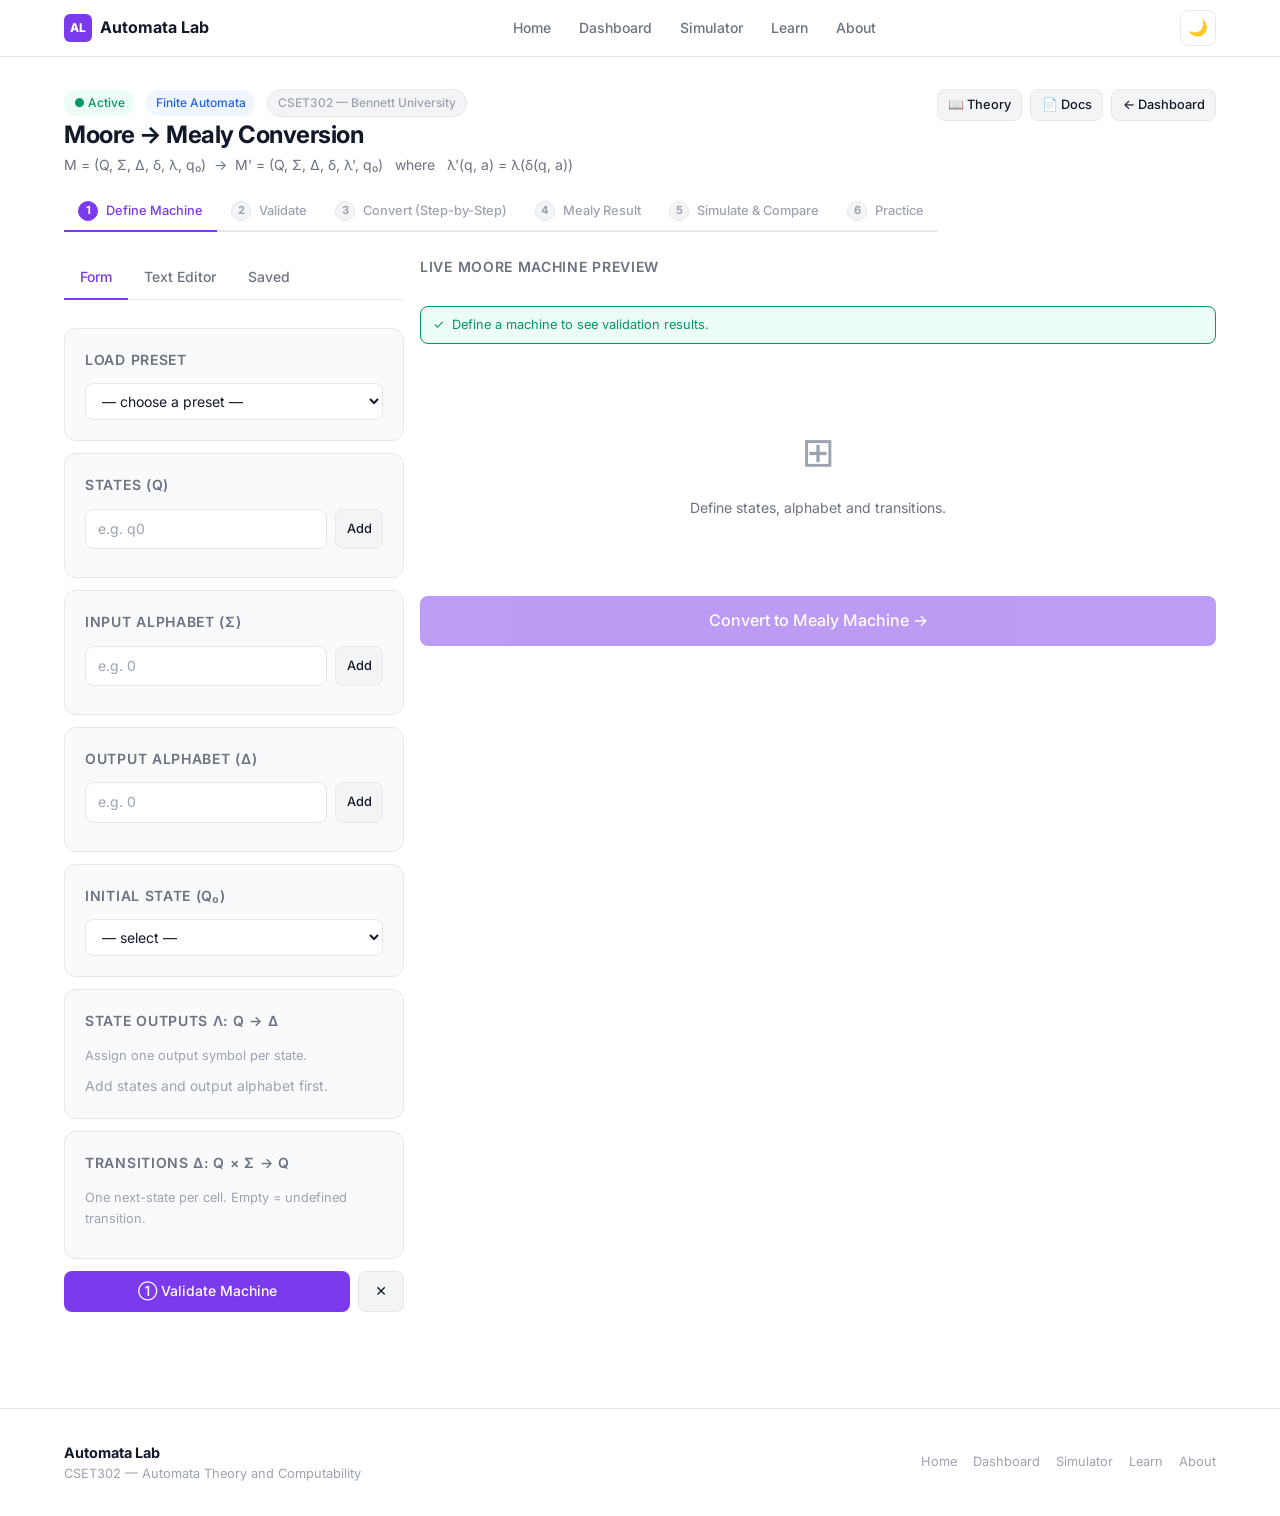
==== commit 63aabcf4: "Upgrade Moore→Mealy simulator: full spec compliance" ====
--- a/moore-to-mealy.html
+++ b/moore-to-mealy.html
@@ -8,6 +8,103 @@
   <link rel="preconnect" href="https://fonts.gstatic.com" crossorigin />
   <link href="https://fonts.googleapis.com/css2?family=Inter:wght@400;500;600;700&family=JetBrains+Mono:wght@400;600&display=swap" rel="stylesheet" />
   <link rel="stylesheet" href="css/style.css" />
+  <style>
+    /* ── Stepper bar ─────────────────────────────────── */
+    .stepper { display:flex; align-items:center; gap:0; margin-bottom:1.5rem; overflow-x:auto; }
+    .stepper-step {
+      display:flex; align-items:center; gap:.5rem;
+      padding:.5rem .875rem; font-size:.8rem; font-weight:500;
+      color:var(--text-muted); white-space:nowrap;
+      border-bottom:2px solid var(--border);
+      cursor:pointer; transition:all .15s;
+    }
+    .stepper-step:hover { color:var(--text); border-color:var(--border-strong); }
+    .stepper-step.active { color:var(--accent); border-color:var(--accent); }
+    .stepper-step.done   { color:var(--success); border-color:var(--success); }
+    .stepper-num {
+      width:20px; height:20px; border-radius:50%; font-size:.7rem; font-weight:700;
+      display:flex; align-items:center; justify-content:center;
+      background:var(--bg-subtle); border:1px solid var(--border);
+    }
+    .stepper-step.active .stepper-num { background:var(--accent); color:white; border-color:var(--accent); }
+    .stepper-step.done   .stepper-num { background:var(--success); color:white; border-color:var(--success); }
+
+    /* ── Pseudocode panel ────────────────────────────── */
+    .pseudocode {
+      background:var(--bg-subtle); border:1px solid var(--border);
+      border-radius:var(--radius); padding:.75rem 1rem;
+      font-family:var(--font-mono); font-size:.78rem; line-height:1.8;
+    }
+    .pc-line { padding:.1rem .5rem; border-radius:3px; display:block; }
+    .pc-line.highlighted { background:var(--node-active); color:var(--text); font-weight:600; }
+
+    /* ── Side-by-side graph area ─────────────────────── */
+    .dual-graph { display:grid; grid-template-columns:1fr 1fr; gap:1rem; }
+    @media(max-width:700px){ .dual-graph { grid-template-columns:1fr; } }
+    .graph-panel-title {
+      font-size:.75rem; font-weight:600; text-transform:uppercase;
+      letter-spacing:.05em; color:var(--text-secondary);
+      margin-bottom:.5rem;
+    }
+
+    /* ── Validation panel ────────────────────────────── */
+    .validation-panel { display:flex; flex-direction:column; gap:.375rem; }
+    .val-item {
+      display:flex; align-items:flex-start; gap:.5rem;
+      padding:.5rem .75rem; border-radius:var(--radius);
+      font-size:.8rem; border:1px solid transparent;
+    }
+    .val-error   { background:var(--danger-bg);  border-color:var(--danger);  color:var(--danger); }
+    .val-warning { background:var(--warning-bg); border-color:var(--warning); color:var(--warning); }
+    .val-ok      { background:var(--success-bg); border-color:var(--success); color:var(--success); }
+
+    /* ── Comparison view ─────────────────────────────── */
+    .output-compare {
+      display:grid; grid-template-columns:1fr 1fr; gap:1rem;
+      margin-top:1rem;
+    }
+    @media(max-width:600px){ .output-compare { grid-template-columns:1fr; } }
+    .output-box {
+      background:var(--bg-elevated); border:1px solid var(--border);
+      border-radius:var(--radius-lg); padding:1rem; text-align:center;
+    }
+    .output-string {
+      font-family:var(--font-mono); font-size:1.375rem; font-weight:700;
+      letter-spacing:.1em; margin:.5rem 0;
+    }
+    .output-highlight-first { color:var(--warning); text-decoration:underline; }
+
+    /* ── Practice mode ───────────────────────────────── */
+    .answer-cell {
+      font-family:var(--font-mono); font-size:.75rem;
+      background:none; border:1px solid var(--border);
+      border-radius:3px; padding:.2rem .4rem; width:80px;
+      text-align:center; color:var(--text);
+      outline:none;
+    }
+    .answer-cell:focus { border-color:var(--accent); }
+    .answer-cell.correct { border-color:var(--success); background:var(--success-bg); }
+    .answer-cell.wrong   { border-color:var(--danger);  background:var(--danger-bg);  }
+
+    /* ── Text editor ─────────────────────────────────── */
+    .text-editor {
+      width:100%; min-height:200px;
+      font-family:var(--font-mono); font-size:.8rem; line-height:1.7;
+      background:var(--bg-subtle); border:1px solid var(--border);
+      border-radius:var(--radius); padding:.75rem 1rem;
+      color:var(--text); resize:vertical; outline:none;
+    }
+    .text-editor:focus { border-color:var(--accent); }
+
+    /* ── Save/load section ───────────────────────────── */
+    .saved-item {
+      display:flex; align-items:center; gap:.625rem;
+      padding:.5rem .75rem; border:1px solid var(--border);
+      border-radius:var(--radius); background:var(--bg-elevated);
+      font-size:.875rem;
+    }
+    .saved-name { flex:1; font-weight:500; }
+  </style>
   <script src="js/components/layout.js" defer></script>
   <script src="js/data/mooreExamples.js"></script>
   <script src="js/algorithms/mooreToMealy.js"></script>
@@ -17,874 +114,1685 @@
 <div class="section-sm">
 <div class="container">
 
-  <!-- Header -->
-  <div style="display:flex;align-items:flex-start;justify-content:space-between;gap:1rem;flex-wrap:wrap;margin-bottom:1.5rem">
+  <!-- ── Page header ───────────────────────────────────────── -->
+  <div style="display:flex;align-items:flex-start;justify-content:space-between;gap:1rem;flex-wrap:wrap;margin-bottom:1rem">
     <div>
       <div style="display:flex;align-items:center;gap:.75rem;margin-bottom:.25rem">
         <span class="badge badge-active">● Active</span>
         <span class="badge badge-info">Finite Automata</span>
+        <span class="badge badge-soon">CSET302 — Bennett University</span>
       </div>
       <h1 style="font-size:1.5rem;margin-bottom:.25rem">Moore → Mealy Conversion</h1>
-      <p style="font-size:.875rem">Enter a Moore machine and convert it to an equivalent Mealy machine — step by step.</p>
+      <p style="font-size:.875rem">M = (Q, Σ, Δ, δ, λ, q₀) &nbsp;→&nbsp; M' = (Q, Σ, Δ, δ, λ', q₀) &nbsp; where &nbsp; λ'(q, a) = λ(δ(q, a))</p>
     </div>
-    <a href="dashboard.html" class="btn btn-secondary btn-sm">← Dashboard</a>
+    <div style="display:flex;gap:.5rem;flex-wrap:wrap">
+      <a href="moore-theory.html" class="btn btn-secondary btn-sm">📖 Theory</a>
+      <a href="moore-docs.html"   class="btn btn-secondary btn-sm">📄 Docs</a>
+      <a href="dashboard.html"    class="btn btn-secondary btn-sm">← Dashboard</a>
+    </div>
   </div>
 
-  <!-- Theory banner -->
-  <div class="alert alert-info" style="margin-bottom:1.5rem;font-size:.875rem">
-    <strong>Rule:</strong> For every transition δ(q, a) = p in the Moore machine, the Mealy output on that edge is <strong>λ(p)</strong> — the Moore output of the <em>destination</em> state. States stay the same; only outputs move from states to edges.
-  </div>
-
-  <div class="workspace">
-
-    <!-- ── LEFT: Input Panel ───────────────────────────── -->
-    <div class="workspace-panel" id="input-panel">
-
-      <!-- Example selector -->
-      <div class="card-elevated">
-        <div class="panel-header"><span class="panel-title">Load Example</span></div>
-        <select class="form-select" id="example-select" aria-label="Select example Moore machine">
-          <option value="">— choose an example —</option>
+  <!-- ── Stepper (workflow progress) ──────────────────────── -->
+  <nav class="stepper" id="stepper" aria-label="Workflow steps">
+    <div class="stepper-step active" data-step="0"><span class="stepper-num">1</span>Define Machine</div>
+    <div class="stepper-step"        data-step="1"><span class="stepper-num">2</span>Validate</div>
+    <div class="stepper-step"        data-step="2"><span class="stepper-num">3</span>Convert (Step-by-Step)</div>
+    <div class="stepper-step"        data-step="3"><span class="stepper-num">4</span>Mealy Result</div>
+    <div class="stepper-step"        data-step="4"><span class="stepper-num">5</span>Simulate &amp; Compare</div>
+    <div class="stepper-step"        data-step="5"><span class="stepper-num">6</span>Practice</div>
+  </nav>
+
+  <!-- ══════════════════════════════════════════════════════════
+       PAGE 0: DEFINE MACHINE
+  ═══════════════════════════════════════════════════════════ -->
+  <div class="page-section" id="page-0">
+    <div class="workspace">
+
+      <!-- Left: Input methods -->
+      <div class="workspace-panel" id="input-panel">
+
+        <!-- Input method tabs -->
+        <div class="tabs" role="tablist" aria-label="Input method" style="margin-bottom:.75rem">
+          <button class="tab-btn active" data-tab="form-tab"  role="tab" aria-selected="true">Form</button>
+          <button class="tab-btn"        data-tab="text-tab"  role="tab" aria-selected="false">Text Editor</button>
+          <button class="tab-btn"        data-tab="saved-tab" role="tab" aria-selected="false">Saved</button>
+        </div>
+
+        <!-- ── FORM TAB ── -->
+        <div class="tab-pane active" id="form-tab">
+
+          <!-- Presets -->
+          <div class="card-elevated" style="margin-bottom:.75rem">
+            <div class="panel-header"><span class="panel-title">Load Preset</span></div>
+            <select class="form-select" id="example-select" aria-label="Select preset Moore machine">
+              <option value="">— choose a preset —</option>
+            </select>
+          </div>
+
+          <!-- States -->
+          <div class="card-elevated" style="margin-bottom:.75rem">
+            <div class="panel-header"><span class="panel-title">States (Q)</span></div>
+            <div style="display:flex;gap:.5rem;margin-bottom:.5rem">
+              <input type="text" class="form-input" id="state-input" placeholder="e.g. q0" style="flex:1" aria-label="New state" />
+              <button class="btn btn-secondary btn-sm" id="add-state-btn">Add</button>
+            </div>
+            <div class="chip-list" id="state-chips" aria-live="polite"></div>
+          </div>
+
+          <!-- Input Alphabet -->
+          <div class="card-elevated" style="margin-bottom:.75rem">
+            <div class="panel-header"><span class="panel-title">Input Alphabet (Σ)</span></div>
+            <div style="display:flex;gap:.5rem;margin-bottom:.5rem">
+              <input type="text" class="form-input" id="symbol-input" placeholder="e.g. 0" maxlength="4" style="flex:1" aria-label="New symbol" />
+              <button class="btn btn-secondary btn-sm" id="add-symbol-btn">Add</button>
+            </div>
+            <div class="chip-list" id="alphabet-chips" aria-live="polite"></div>
+          </div>
+
+          <!-- Output Alphabet -->
+          <div class="card-elevated" style="margin-bottom:.75rem">
+            <div class="panel-header"><span class="panel-title">Output Alphabet (Δ)</span></div>
+            <div style="display:flex;gap:.5rem;margin-bottom:.5rem">
+              <input type="text" class="form-input" id="output-symbol-input" placeholder="e.g. 0" maxlength="4" style="flex:1" aria-label="New output symbol" />
+              <button class="btn btn-secondary btn-sm" id="add-output-symbol-btn">Add</button>
+            </div>
+            <div class="chip-list" id="output-alphabet-chips" aria-live="polite"></div>
+          </div>
+
+          <!-- Initial state -->
+          <div class="card-elevated" style="margin-bottom:.75rem">
+            <div class="panel-header"><span class="panel-title">Initial State (q₀)</span></div>
+            <select class="form-select" id="initial-select" aria-label="Initial state">
+              <option value="">— select —</option>
+            </select>
+          </div>
+
+          <!-- State outputs λ(q) -->
+          <div class="card-elevated" style="margin-bottom:.75rem">
+            <div class="panel-header"><span class="panel-title">State Outputs λ: Q → Δ</span></div>
+            <p class="form-hint" style="margin-bottom:.5rem">Assign one output symbol per state.</p>
+            <div id="output-assignments" aria-label="State outputs">
+              <span class="text-muted text-sm">Add states and output alphabet first.</span>
+            </div>
+          </div>
+
+          <!-- Transitions δ(q,a) -->
+          <div class="card-elevated" style="margin-bottom:.75rem">
+            <div class="panel-header"><span class="panel-title">Transitions δ: Q × Σ → Q</span></div>
+            <p class="form-hint" style="margin-bottom:.5rem">One next-state per cell. Empty = undefined transition.</p>
+            <div style="overflow-x:auto">
+              <table class="transition-grid" id="transition-table" aria-label="Transition function"></table>
+            </div>
+          </div>
+
+          <!-- Action buttons -->
+          <div style="display:flex;gap:.5rem;flex-wrap:wrap">
+            <button class="btn btn-primary" style="flex:1" id="validate-btn">① Validate Machine</button>
+            <button class="btn btn-secondary" id="clear-btn" title="Clear all" aria-label="Clear all">✕</button>
+          </div>
+        </div>
+
+        <!-- ── TEXT EDITOR TAB ── -->
+        <div class="tab-pane" id="text-tab">
+          <div style="margin-bottom:.5rem">
+            <div style="display:flex;justify-content:space-between;align-items:center;margin-bottom:.5rem">
+              <span class="panel-title">Text Format Editor</span>
+              <button class="btn btn-secondary btn-sm" id="generate-text-btn">↑ Generate from Machine</button>
+            </div>
+            <textarea class="text-editor" id="text-editor" spellcheck="false" aria-label="Moore machine text definition"># Moore machine text format
+# Lines starting with # are comments
+
+States: A,B,C
+Alphabet: 0,1
+Outputs: 0,1
+Initial: A
+
+StateOutputs:
+  A -> 0
+  B -> 1
+  C -> 0
+
+Transitions:
+  A,0 -> A
+  A,1 -> B
+  B,0 -> C
+  B,1 -> A
+  C,0 -> B
+  C,1 -> C</textarea>
+            <div id="text-errors" style="margin-top:.5rem"></div>
+          </div>
+          <div style="display:flex;gap:.5rem">
+            <button class="btn btn-primary" style="flex:1" id="parse-text-btn">Parse &amp; Apply</button>
+          </div>
+          <details style="margin-top:.75rem">
+            <summary style="font-size:.8rem;color:var(--text-muted);cursor:pointer">Format instructions</summary>
+            <div class="math-def" style="margin-top:.5rem;font-size:.75rem;line-height:1.9">
+              States: state1, state2, ...<br/>
+              Alphabet: sym1, sym2, ...<br/>
+              Outputs: out1, out2, ...<br/>
+              Initial: stateName<br/>
+              <br/>
+              StateOutputs:<br/>
+              &nbsp;&nbsp;stateName -&gt; outputSymbol<br/>
+              <br/>
+              Transitions:<br/>
+              &nbsp;&nbsp;fromState,symbol -&gt; toState<br/>
+              <br/>
+              # Lines starting with # are comments
+            </div>
+          </details>
+        </div>
+
+        <!-- ── SAVED TAB ── -->
+        <div class="tab-pane" id="saved-tab">
+          <div style="display:flex;gap:.5rem;margin-bottom:.75rem">
+            <input type="text" class="form-input" id="save-name-input" placeholder="Machine name…" style="flex:1" aria-label="Name for saved machine" />
+            <button class="btn btn-secondary btn-sm" id="save-machine-btn">Save</button>
+          </div>
+          <div id="saved-list" style="display:flex;flex-direction:column;gap:.375rem">
+            <div class="empty-state" style="padding:1.5rem">
+              <div class="empty-icon">💾</div>
+              <p>No saved machines yet.</p>
+            </div>
+          </div>
+          <div class="divider"></div>
+          <div style="display:flex;gap:.5rem;flex-wrap:wrap">
+            <button class="btn btn-secondary btn-sm" id="export-json-btn">⬇ Export JSON</button>
+            <label class="btn btn-secondary btn-sm" style="cursor:pointer">
+              ⬆ Import JSON
+              <input type="file" id="import-json-input" accept=".json" style="display:none" />
+            </label>
+          </div>
+        </div>
+
+      </div><!-- end left panel -->
+
+      <!-- Right: Live Moore preview -->
+      <div class="workspace-panel">
+        <div class="panel-header"><span class="panel-title">Live Moore Machine Preview</span></div>
+
+        <!-- Validation panel -->
+        <div id="validation-panel" style="margin-bottom:.75rem">
+          <div class="val-item val-ok"><span>✓</span><span>Define a machine to see validation results.</span></div>
+        </div>
+
+        <!-- Moore table -->
+        <div id="moore-table-wrap">
+          <div class="empty-state"><div class="empty-icon">⊞</div><p>Define states, alphabet and transitions.</p></div>
+        </div>
+
+        <!-- Formal tuple -->
+        <div id="formal-tuple" style="margin-top:.75rem;display:none">
+          <div class="panel-title" style="margin-bottom:.5rem">Formal Specification</div>
+          <div class="math-def" id="formal-tuple-text" style="font-size:.8rem;line-height:1.9"></div>
+        </div>
+
+        <!-- Convert button -->
+        <button class="btn btn-primary btn-lg w-full" id="run-btn" style="margin-top:.75rem" disabled>
+          Convert to Mealy Machine →
+        </button>
+      </div>
+
+    </div>
+  </div><!-- end page-0 -->
+
+  <!-- ══════════════════════════════════════════════════════════
+       PAGE 2: STEP-BY-STEP CONVERSION
+  ═══════════════════════════════════════════════════════════ -->
+  <div class="page-section" id="page-2" style="display:none">
+
+    <div style="display:flex;align-items:center;justify-content:space-between;flex-wrap:wrap;gap:.75rem;margin-bottom:1rem">
+      <h2 style="font-size:1.125rem">Step-by-Step Conversion</h2>
+      <div style="display:flex;gap:.5rem;align-items:center" role="toolbar" aria-label="Step controls">
+        <button class="btn btn-secondary btn-sm" id="step-prev">◀ Prev</button>
+        <button class="btn btn-primary  btn-sm" id="step-play">▶ Play</button>
+        <button class="btn btn-secondary btn-sm" id="step-next">Next ▶</button>
+        <button class="btn btn-ghost    btn-sm" id="step-reset">↺ Reset</button>
+        <button class="btn btn-secondary btn-sm" id="skip-result-btn">Skip →</button>
+        <span class="step-counter" id="step-counter" aria-live="polite">Step 0 / 0</span>
+        <select class="speed-select" id="speed-select" aria-label="Speed">
+          <option value="1500">Slow</option>
+          <option value="700" selected>Normal</option>
+          <option value="300">Fast</option>
         </select>
       </div>
-
-      <!-- States -->
-      <div class="card-elevated">
-        <div class="panel-header"><span class="panel-title">States (Q)</span></div>
-        <div style="display:flex;gap:.5rem;margin-bottom:.625rem">
-          <input type="text" class="form-input" id="state-input" placeholder="e.g. q0" aria-label="New state name" style="flex:1" />
-          <button class="btn btn-secondary btn-sm" id="add-state-btn">Add</button>
-        </div>
-        <div class="chip-list" id="state-chips" aria-live="polite"></div>
-      </div>
-
-      <!-- Input Alphabet -->
-      <div class="card-elevated">
-        <div class="panel-header"><span class="panel-title">Input Alphabet (Σ)</span></div>
-        <div style="display:flex;gap:.5rem;margin-bottom:.625rem">
-          <input type="text" class="form-input" id="symbol-input" placeholder="e.g. 0" maxlength="4" aria-label="New input symbol" style="flex:1" />
-          <button class="btn btn-secondary btn-sm" id="add-symbol-btn">Add</button>
-        </div>
-        <div class="chip-list" id="alphabet-chips" aria-live="polite"></div>
-      </div>
-
-      <!-- Output Alphabet -->
-      <div class="card-elevated">
-        <div class="panel-header"><span class="panel-title">Output Alphabet (Δ)</span></div>
-        <div style="display:flex;gap:.5rem;margin-bottom:.625rem">
-          <input type="text" class="form-input" id="output-symbol-input" placeholder="e.g. 0" maxlength="4" aria-label="New output symbol" style="flex:1" />
-          <button class="btn btn-secondary btn-sm" id="add-output-symbol-btn">Add</button>
-        </div>
-        <div class="chip-list" id="output-alphabet-chips" aria-live="polite"></div>
-      </div>
-
-      <!-- Initial State -->
-      <div class="card-elevated">
-        <div class="panel-header"><span class="panel-title">Initial State (q₀)</span></div>
-        <select class="form-select" id="initial-select" aria-label="Select initial state">
-          <option value="">— select initial state —</option>
-        </select>
-      </div>
-
-      <!-- State Outputs λ(q) -->
-      <div class="card-elevated">
-        <div class="panel-header"><span class="panel-title">State Outputs λ(q)</span></div>
-        <p class="form-hint" style="margin-bottom:.625rem">Assign one output symbol to each state.</p>
-        <div id="output-assignments" style="display:flex;flex-direction:column;gap:.5rem" aria-label="State output assignments">
-          <span class="text-muted text-sm">Add states and output alphabet first.</span>
+    </div>
+
+    <!-- Side-by-side graphs -->
+    <div class="dual-graph" style="margin-bottom:1rem">
+      <div>
+        <div class="graph-panel-title">Moore Machine (source)</div>
+        <div style="height:300px;background:var(--bg-elevated);border:1px solid var(--border);border-radius:var(--radius-lg);position:relative;overflow:hidden">
+          <svg id="moore-graph-canvas" width="100%" height="100%" xmlns="http://www.w3.org/2000/svg" aria-label="Moore machine graph" role="img">
+            <defs>
+              <marker id="arr-moore" markerWidth="10" markerHeight="7" refX="9" refY="3.5" orient="auto">
+                <polygon points="0 0,10 3.5,0 7" fill="var(--text-secondary)"/>
+              </marker>
+              <marker id="arr-moore-active" markerWidth="10" markerHeight="7" refX="9" refY="3.5" orient="auto">
+                <polygon points="0 0,10 3.5,0 7" fill="var(--warning)"/>
+              </marker>
+            </defs>
+            <g id="moore-graph-root"></g>
+          </svg>
+          <div class="empty-state" id="moore-graph-empty" style="position:absolute;inset:0;background:var(--bg-elevated)">
+            <div class="empty-icon">⊙</div><p>Convert to see graph.</p>
+          </div>
         </div>
       </div>
-
-      <!-- Transitions δ(q,a) -->
-      <div class="card-elevated">
-        <div class="panel-header"><span class="panel-title">Transitions δ(q, a)</span></div>
-        <p class="form-hint" style="margin-bottom:.625rem">Each cell: the single next state.</p>
-        <div style="overflow-x:auto">
-          <table class="transition-grid" id="transition-table" aria-label="Moore transition function">
-            <thead></thead><tbody></tbody>
-          </table>
-        </div>
-      </div>
-
-      <!-- Errors -->
-      <div id="validation-errors" role="alert" aria-live="assertive" style="display:none"></div>
-
-      <!-- Run / Clear -->
-      <div style="display:flex;gap:.5rem">
-        <button class="btn btn-primary w-full" id="run-btn">Convert to Mealy Machine</button>
-        <button class="btn btn-secondary" id="clear-btn" title="Clear all" aria-label="Clear all inputs">✕</button>
-      </div>
-    </div>
-
-    <!-- ── RIGHT: Results Panel ───────────────────────── -->
-    <div class="workspace-panel">
       <div>
-        <div class="tabs" role="tablist" aria-label="Result views">
-          <button class="tab-btn active" role="tab" aria-selected="true"  data-tab="moore-tab"  id="tab-moore">Moore Machine</button>
-          <button class="tab-btn"        role="tab" aria-selected="false" data-tab="steps-tab"  id="tab-steps">Step View</button>
-          <button class="tab-btn"        role="tab" aria-selected="false" data-tab="mealy-tab"  id="tab-mealy">Mealy Machine</button>
-          <button class="tab-btn"        role="tab" aria-selected="false" data-tab="graph-tab"  id="tab-graph">Graph</button>
-          <button class="tab-btn"        role="tab" aria-selected="false" data-tab="test-tab"   id="tab-test">Simulate</button>
-        </div>
-
-        <!-- Moore Table -->
-        <div class="tab-pane active" id="moore-tab" role="tabpanel" aria-labelledby="tab-moore">
-          <div id="moore-table-wrap">
-            <div class="empty-state">
-              <div class="empty-icon" aria-hidden="true">⊞</div>
-              <p>Define the Moore machine and click Convert.</p>
-            </div>
-          </div>
-        </div>
-
-        <!-- Steps -->
-        <div class="tab-pane" id="steps-tab" role="tabpanel" aria-labelledby="tab-steps">
-          <div id="steps-panel">
-            <div class="empty-state">
-              <div class="empty-icon" aria-hidden="true">▷</div>
-              <p>Run the conversion to step through it.</p>
-            </div>
-          </div>
-        </div>
-
-        <!-- Mealy Table -->
-        <div class="tab-pane" id="mealy-tab" role="tabpanel" aria-labelledby="tab-mealy">
-          <div id="mealy-table-wrap">
-            <div class="empty-state">
-              <div class="empty-icon" aria-hidden="true">⇄</div>
-              <p>The resulting Mealy machine will appear here.</p>
-            </div>
-          </div>
-        </div>
-
-        <!-- Graph -->
-        <div class="tab-pane" id="graph-tab" role="tabpanel" aria-labelledby="tab-graph">
-          <div id="graph-container" role="img" aria-label="Mealy machine graph" style="margin-bottom:.75rem">
-            <div class="empty-state" id="graph-empty">
-              <div class="empty-icon" aria-hidden="true">⊙</div>
-              <p>Run the conversion to see the graph.</p>
-            </div>
-            <svg id="graph-canvas" class="graph-svg" style="display:none"
-                 xmlns="http://www.w3.org/2000/svg" aria-label="Mealy machine graph" role="img">
-              <defs>
-                <marker id="arrowhead" markerWidth="10" markerHeight="7" refX="9" refY="3.5" orient="auto">
-                  <polygon points="0 0,10 3.5,0 7" fill="var(--text-secondary)" />
-                </marker>
-              </defs>
-              <g id="graph-root"></g>
-            </svg>
-            <div class="graph-controls" aria-label="Graph controls">
-              <button class="graph-btn" id="zoom-in"   aria-label="Zoom in"        title="Zoom in">+</button>
-              <button class="graph-btn" id="zoom-out"  aria-label="Zoom out"       title="Zoom out">−</button>
-              <button class="graph-btn" id="fit-graph" aria-label="Fit to screen"  title="Fit to screen">⊡</button>
-            </div>
-          </div>
-          <!-- Legend -->
-          <div style="display:flex;flex-wrap:wrap;gap:.625rem" role="list" aria-label="Graph legend">
-            <div role="listitem" style="display:flex;align-items:center;gap:.375rem;font-size:.75rem;color:var(--text-secondary)"><span style="width:14px;height:14px;border-radius:50%;background:var(--node-initial);border:2px solid var(--accent);display:inline-block"></span>Initial</div>
-            <div role="listitem" style="display:flex;align-items:center;gap:.375rem;font-size:.75rem;color:var(--text-secondary)"><span style="width:14px;height:14px;border-radius:50%;background:var(--node-normal);border:2px solid var(--border-strong);display:inline-block"></span>State (output in label)</div>
-            <div role="listitem" style="display:flex;align-items:center;gap:.375rem;font-size:.75rem;color:var(--text-secondary)"><span style="width:14px;height:14px;border-radius:50%;background:var(--node-active);border:2px solid var(--warning);display:inline-block"></span>Active step</div>
-          </div>
-        </div>
-
-        <!-- Simulate -->
-        <div class="tab-pane" id="test-tab" role="tabpanel" aria-labelledby="tab-test">
-          <div id="simulate-panel">
-            <div class="empty-state">
-              <div class="empty-icon" aria-hidden="true">🔤</div>
-              <p>Run the conversion first, then simulate strings here.</p>
-            </div>
+        <div class="graph-panel-title">Mealy Machine (being built)</div>
+        <div style="height:300px;background:var(--bg-elevated);border:1px solid var(--border);border-radius:var(--radius-lg);position:relative;overflow:hidden">
+          <svg id="mealy-graph-canvas" width="100%" height="100%" xmlns="http://www.w3.org/2000/svg" aria-label="Mealy machine graph being built" role="img">
+            <defs>
+              <marker id="arr-mealy" markerWidth="10" markerHeight="7" refX="9" refY="3.5" orient="auto">
+                <polygon points="0 0,10 3.5,0 7" fill="var(--text-secondary)"/>
+              </marker>
+              <marker id="arr-mealy-new" markerWidth="10" markerHeight="7" refX="9" refY="3.5" orient="auto">
+                <polygon points="0 0,10 3.5,0 7" fill="var(--success)"/>
+              </marker>
+            </defs>
+            <g id="mealy-graph-root"></g>
+          </svg>
+          <div class="empty-state" id="mealy-graph-empty" style="position:absolute;inset:0;background:var(--bg-elevated)">
+            <div class="empty-icon">⇄</div><p>Steps will build this graph.</p>
           </div>
         </div>
       </div>
     </div>
 
-  </div><!-- end workspace -->
-</div>
-</div>
+    <!-- Step detail + pseudocode + progressive table -->
+    <div class="grid-2" style="gap:1rem;margin-bottom:1rem">
+      <!-- Step explanation -->
+      <div>
+        <div class="panel-title" style="margin-bottom:.5rem">Current Step</div>
+        <div class="step-box" id="step-box" style="min-height:120px">
+          <div class="text-muted text-sm">Click Play or Next to begin.</div>
+        </div>
+        <!-- Pseudocode -->
+        <div class="panel-title" style="margin:.75rem 0 .5rem">Algorithm Pseudocode</div>
+        <div class="pseudocode" id="pseudocode-panel">
+          <span class="pc-line" data-line="1">ALGORITHM MooreToMealy(M)</span>
+          <span class="pc-line" data-line="2">  Q' ← Q;  Σ' ← Σ;  Δ' ← Δ;  q0' ← q0;  δ' ← δ</span>
+          <span class="pc-line" data-line="3">  CREATE empty table λ'</span>
+          <span class="pc-line" data-line="4">  FOR each state q in Q:</span>
+          <span class="pc-line" data-line="5">    FOR each symbol a in Σ:</span>
+          <span class="pc-line" data-line="6">      p ← δ(q, a)</span>
+          <span class="pc-line" data-line="7">      λ'(q, a) ← λ(p)     // output of destination</span>
+          <span class="pc-line" data-line="8">  RETURN M'</span>
+        </div>
+      </div>
+      <!-- Progressive Mealy table -->
+      <div>
+        <div class="panel-title" style="margin-bottom:.5rem">Mealy Table (built progressively)</div>
+        <div id="progressive-mealy-wrap">
+          <div class="empty-state" style="padding:2rem"><div class="empty-icon">⊞</div><p>Will fill as steps progress.</p></div>
+        </div>
+      </div>
+    </div>
+  </div>
+
+  <!-- ══════════════════════════════════════════════════════════
+       PAGE 3: MEALY RESULT
+  ═══════════════════════════════════════════════════════════ -->
+  <div class="page-section" id="page-3" style="display:none">
+    <h2 style="margin-bottom:1rem">Generated Mealy Machine</h2>
+
+    <div class="grid-2" style="gap:1rem;margin-bottom:1.5rem">
+      <!-- Mealy graph -->
+      <div>
+        <div class="panel-title" style="margin-bottom:.5rem">Mealy Graph</div>
+        <div style="height:320px;background:var(--bg-elevated);border:1px solid var(--border);border-radius:var(--radius-lg);position:relative;overflow:hidden">
+          <svg id="result-mealy-canvas" width="100%" height="100%" xmlns="http://www.w3.org/2000/svg" aria-label="Final Mealy machine graph" role="img">
+            <defs>
+              <marker id="arr-result" markerWidth="10" markerHeight="7" refX="9" refY="3.5" orient="auto">
+                <polygon points="0 0,10 3.5,0 7" fill="var(--text-secondary)"/>
+              </marker>
+            </defs>
+            <g id="result-graph-root"></g>
+          </svg>
+          <div class="graph-controls" aria-label="Graph controls">
+            <button class="graph-btn" id="rg-zoom-in"  title="Zoom in">+</button>
+            <button class="graph-btn" id="rg-zoom-out" title="Zoom out">−</button>
+            <button class="graph-btn" id="rg-fit"      title="Fit to screen">⊡</button>
+          </div>
+        </div>
+        <div style="display:flex;flex-wrap:wrap;gap:.5rem;margin-top:.5rem" role="list" aria-label="Graph legend">
+          <div role="listitem" style="display:flex;align-items:center;gap:.375rem;font-size:.75rem;color:var(--text-secondary)"><span style="width:12px;height:12px;border-radius:50%;background:var(--node-initial);border:2px solid var(--accent);display:inline-block"></span>Initial</div>
+          <div role="listitem" style="display:flex;align-items:center;gap:.375rem;font-size:.75rem;color:var(--text-secondary)"><span style="width:12px;height:12px;border-radius:50%;background:var(--node-normal);border:2px solid var(--border-strong);display:inline-block"></span>State</div>
+        </div>
+      </div>
+      <!-- Formal tuple comparison -->
+      <div>
+        <div class="panel-title" style="margin-bottom:.5rem">Formal Comparison</div>
+        <div id="tuple-compare" class="card-elevated" style="font-size:.8rem;line-height:1.9;font-family:var(--font-mono)">
+          Run conversion first.
+        </div>
+      </div>
+    </div>
+
+    <!-- Tables side by side -->
+    <div class="grid-2" style="gap:1rem;margin-bottom:1.5rem">
+      <div>
+        <div class="panel-title" style="margin-bottom:.5rem">Moore Transition Table</div>
+        <div id="moore-result-table"></div>
+      </div>
+      <div>
+        <div class="panel-title" style="margin-bottom:.5rem">Mealy Transition Table</div>
+        <div id="mealy-result-table"></div>
+      </div>
+    </div>
+
+    <!-- Export row -->
+    <div style="display:flex;gap:.5rem;flex-wrap:wrap">
+      <button class="btn btn-secondary btn-sm" id="export-json-result">⬇ Export JSON</button>
+      <button class="btn btn-secondary btn-sm" id="copy-text-btn">📋 Copy as Text</button>
+    </div>
+
+    <button class="btn btn-primary btn-lg w-full" id="goto-simulate-btn" style="margin-top:1rem">
+      Simulate &amp; Compare →
+    </button>
+  </div>
+
+  <!-- ══════════════════════════════════════════════════════════
+       PAGE 4: SIMULATE & COMPARE
+  ═══════════════════════════════════════════════════════════ -->
+  <div class="page-section" id="page-4" style="display:none">
+    <h2 style="margin-bottom:1rem">Simulate &amp; Compare Both Machines</h2>
+
+    <div class="alert alert-info" style="margin-bottom:1rem;font-size:.875rem">
+      <strong>Key property:</strong> For input of length n, Moore outputs n+1 symbols (including λ(q₀) before any input).
+      Mealy outputs n symbols. <strong>MealyOutput = MooreOutput[1:]</strong>
+    </div>
+
+    <!-- Single string tester -->
+    <div class="card-elevated" style="margin-bottom:1rem">
+      <div class="panel-title" style="margin-bottom:.75rem">Test a String</div>
+      <div style="display:flex;gap:.5rem;flex-wrap:wrap;margin-bottom:.75rem">
+        <input type="text" class="form-input" id="sim-input" placeholder="Enter input string…"
+               style="flex:1;font-family:var(--font-mono)" aria-label="Input string" autocomplete="off" spellcheck="false" />
+        <button class="btn btn-primary" id="sim-btn">▶ Run Both</button>
+        <button class="btn btn-secondary btn-sm" id="random-string-btn" title="Random string">🎲</button>
+      </div>
+      <div id="sim-result" aria-live="polite"></div>
+    </div>
+
+    <!-- Batch tester -->
+    <div class="card-elevated">
+      <div class="panel-title" style="margin-bottom:.5rem">Batch Tester</div>
+      <p class="form-hint" style="margin-bottom:.5rem">One string per line. All strings tested for Moore/Mealy equivalence.</p>
+      <textarea class="text-editor" id="batch-input" style="min-height:100px" placeholder="0&#10;1&#10;01&#10;10&#10;101&#10;110" aria-label="Batch strings"></textarea>
+      <div style="display:flex;gap:.5rem;margin-top:.5rem">
+        <button class="btn btn-secondary btn-sm" id="batch-run-btn">Run All</button>
+        <button class="btn btn-secondary btn-sm" id="batch-gen-btn">Generate up to length 4</button>
+      </div>
+      <div id="batch-result" style="margin-top:.75rem"></div>
+    </div>
+  </div>
+
+  <!-- ══════════════════════════════════════════════════════════
+       PAGE 5: PRACTICE MODE
+  ═══════════════════════════════════════════════════════════ -->
+  <div class="page-section" id="page-5" style="display:none">
+    <h2 style="margin-bottom:1rem">Practice Mode</h2>
+
+    <div class="grid-2" style="gap:1rem">
+      <!-- Quiz section -->
+      <div>
+        <div class="card-elevated" style="margin-bottom:.75rem">
+          <div class="panel-title" style="margin-bottom:.75rem">Quiz: Fill in the Mealy Table</div>
+          <p class="form-hint" style="margin-bottom:.75rem">
+            Convert the Moore machine below to a Mealy machine. Fill in each cell as <code>nextState/output</code>.
+          </p>
+          <div id="quiz-moore-display" style="margin-bottom:.75rem"></div>
+          <div id="quiz-answer-table" style="margin-bottom:.75rem"></div>
+          <div style="display:flex;gap:.5rem;flex-wrap:wrap">
+            <button class="btn btn-primary btn-sm" id="quiz-check-btn">Check Answers</button>
+            <button class="btn btn-secondary btn-sm" id="quiz-hint-btn">Hint</button>
+            <button class="btn btn-secondary btn-sm" id="quiz-reveal-btn">Reveal Solution</button>
+            <button class="btn btn-ghost btn-sm" id="quiz-new-btn">New Question</button>
+          </div>
+          <div id="quiz-feedback" style="margin-top:.75rem"></div>
+        </div>
+      </div>
+
+      <!-- Random generator -->
+      <div>
+        <div class="card-elevated">
+          <div class="panel-title" style="margin-bottom:.75rem">Generate Random Machine</div>
+          <div style="display:flex;flex-direction:column;gap:.625rem">
+            <div class="form-group">
+              <label class="form-label" for="rand-states">Number of states</label>
+              <input type="range" id="rand-states" min="2" max="8" value="3" class="w-full" />
+              <span class="form-hint" id="rand-states-val">3 states</span>
+            </div>
+            <div class="form-group">
+              <label class="form-label" for="rand-alpha">Alphabet size</label>
+              <input type="range" id="rand-alpha" min="1" max="3" value="2" class="w-full" />
+              <span class="form-hint" id="rand-alpha-val">2 symbols</span>
+            </div>
+            <div class="form-group">
+              <label class="form-label" for="rand-out">Output alphabet size</label>
+              <input type="range" id="rand-out" min="2" max="4" value="2" class="w-full" />
+              <span class="form-hint" id="rand-out-val">2 output symbols</span>
+            </div>
+            <button class="btn btn-primary" id="rand-gen-btn">🎲 Generate &amp; Load</button>
+          </div>
+        </div>
+      </div>
+    </div>
+  </div>
+
+</div><!-- end container -->
+</div><!-- end section -->
 </main>
 
 <script>
+/* ─────────────────────────────────────────────────────────────
+   Automata Lab — Moore → Mealy Simulator Controller
+   All algorithm logic lives in mooreToMealy.js (external file).
+   This script handles all UI, state management, and rendering.
+   ───────────────────────────────────────────────────────────── */
 (function () {
-  'use strict';
-
-  // ── App state ──────────────────────────────────────────────
-  const S = {
-    states: [], inputAlphabet: [], outputAlphabet: [],
-    initialState: '', outputs: {}, transitions: {},
-    mealy: null, steps: [], currentStep: -1,
-    isPlaying: false, speed: 600, playTimer: null,
-    graphScale: 1, graphOffsetX: 0, graphOffsetY: 0
+'use strict';
+
+// ── App state ─────────────────────────────────────────────────
+const S = {
+  states: [], inputAlphabet: [], outputAlphabet: [],
+  initialState: '', outputs: {}, transitions: {},
+  mealy: null, mooreSrc: null, steps: [], currentStep: -1,
+  isPlaying: false, speed: 700, playTimer: null,
+  resultGraphScale: 1, resultGraphOffX: 0, resultGraphOffY: 0,
+  quizMoore: null, quizMealy: null, currentPage: 0
+};
+
+const $ = id => document.getElementById(id);
+
+// ── Page / stepper navigation ──────────────────────────────────
+function showPage(n) {
+  S.currentPage = n;
+  document.querySelectorAll('.page-section').forEach((el, i) => {
+    el.style.display = i === n ? '' : 'none';
+  });
+  document.querySelectorAll('.stepper-step').forEach((el, i) => {
+    el.classList.toggle('active', i === n);
+    el.classList.toggle('done',   i < n);
+  });
+}
+
+document.querySelectorAll('.stepper-step').forEach(btn => {
+  btn.addEventListener('click', () => {
+    const n = parseInt(btn.dataset.step);
+    if (n === 0) { showPage(0); return; }
+    if (n >= 2 && !S.mealy) { alert('Run the conversion first.'); return; }
+    showPage(n);
+    if (n === 3) renderResultPage();
+    if (n === 4) renderSimulatePage();
+    if (n === 5) renderPracticePage();
+  });
+});
+
+// ── Input method tabs ──────────────────────────────────────────
+document.querySelectorAll('.tab-btn').forEach(btn => {
+  btn.addEventListener('click', () => {
+    const parent = btn.closest('.tabs');
+    if (!parent) return;
+    parent.querySelectorAll('.tab-btn').forEach(b => { b.classList.remove('active'); b.setAttribute('aria-selected','false'); });
+    btn.classList.add('active'); btn.setAttribute('aria-selected','true');
+    const pane = btn.dataset.tab;
+    if (!pane) return;
+    document.querySelectorAll(`#${pane}`).forEach(p => p.classList.add('active'));
+    document.querySelectorAll('.tab-pane').forEach(p => { if (p.id !== pane) p.classList.remove('active'); });
+  });
+});
+
+// ── Load presets ───────────────────────────────────────────────
+MOORE_EXAMPLES.forEach(ex => {
+  const opt = document.createElement('option');
+  opt.value = ex.id; opt.textContent = ex.title;
+  $('example-select').appendChild(opt);
+});
+$('example-select').addEventListener('change', function () {
+  const ex = MOORE_EXAMPLES.find(e => e.id === this.value);
+  if (ex) loadMachine(ex);
+});
+
+function loadMachine(m) {
+  clearAll(true);
+  m.states.forEach(s => { S.states.push(s); S.transitions[s] = S.transitions[s]||{}; });
+  m.inputAlphabet.forEach(s => {
+    S.inputAlphabet.push(s);
+    S.states.forEach(st => { S.transitions[st][s] = S.transitions[st][s]||''; });
+  });
+  m.outputAlphabet.forEach(s => S.outputAlphabet.push(s));
+  S.initialState = m.initialState;
+  S.outputs      = {...m.outputs};
+  // Load transitions
+  m.states.forEach(st => {
+    m.inputAlphabet.forEach(sym => {
+      S.transitions[st][sym] = (m.transitions[st] && m.transitions[st][sym]) || '';
+    });
+  });
+  refreshAll(); runValidation();
+}
+
+// Load canonical example on first open
+loadMachine(MOORE_EXAMPLES[0]);
+
+// ── State management ───────────────────────────────────────────
+$('state-input').addEventListener('keydown', e => { if (e.key==='Enter') $('add-state-btn').click(); });
+$('add-state-btn').addEventListener('click', () => {
+  const v = $('state-input').value.trim();
+  if (!v || S.states.includes(v)) return;
+  S.states.push(v); S.transitions[v]={};
+  S.inputAlphabet.forEach(s => { S.transitions[v][s]=''; });
+  $('state-input').value=''; $('state-input').focus();
+  refreshAll(); runValidation();
+});
+
+function removeState(name) {
+  S.states = S.states.filter(s=>s!==name);
+  delete S.transitions[name]; delete S.outputs[name];
+  if (S.initialState===name) S.initialState='';
+  refreshAll(); runValidation();
+}
+
+// ── Alphabet management ────────────────────────────────────────
+$('symbol-input').addEventListener('keydown', e => { if (e.key==='Enter') $('add-symbol-btn').click(); });
+$('add-symbol-btn').addEventListener('click', () => {
+  const v = $('symbol-input').value.trim();
+  if (!v || S.inputAlphabet.includes(v)) return;
+  S.inputAlphabet.push(v);
+  S.states.forEach(s => { S.transitions[s][v]=''; });
+  $('symbol-input').value=''; $('symbol-input').focus();
+  refreshAll(); runValidation();
+});
+function removeSymbol(sym) {
+  S.inputAlphabet = S.inputAlphabet.filter(s=>s!==sym);
+  S.states.forEach(s => { if(S.transitions[s]) delete S.transitions[s][sym]; });
+  refreshAll(); runValidation();
+}
+
+// ── Output alphabet ────────────────────────────────────────────
+$('output-symbol-input').addEventListener('keydown', e => { if (e.key==='Enter') $('add-output-symbol-btn').click(); });
+$('add-output-symbol-btn').addEventListener('click', () => {
+  const v = $('output-symbol-input').value.trim();
+  if (!v || S.outputAlphabet.includes(v)) return;
+  S.outputAlphabet.push(v);
+  $('output-symbol-input').value=''; $('output-symbol-input').focus();
+  refreshAll(); runValidation();
+});
+function removeOutputSymbol(sym) {
+  S.outputAlphabet = S.outputAlphabet.filter(s=>s!==sym);
+  Object.keys(S.outputs).forEach(k => { if(S.outputs[k]===sym) S.outputs[k]=''; });
+  refreshAll(); runValidation();
+}
+
+// ── Refresh all UI from state ──────────────────────────────────
+function refreshAll() {
+  refreshChips('state-chips', S.states, s => removeState(s),
+    s => (s===S.initialState?'chip-initial':'')+' chip',
+    s => (s===S.initialState?'→ ':'')+s);
+  refreshChips('alphabet-chips', S.inputAlphabet, s => removeSymbol(s));
+  refreshChips('output-alphabet-chips', S.outputAlphabet, s => removeOutputSymbol(s));
+  refreshInitialSelect();
+  refreshOutputAssignments();
+  refreshTransitionTable();
+  renderMoorePreview();
+  renderFormalTuple();
+}
+
+function refreshChips(containerId, items, onRemove, classGetter, labelGetter) {
+  const el = $(containerId); el.innerHTML='';
+  if(!items.length){el.innerHTML='<span class="text-muted text-sm">None yet.</span>';return;}
+  items.forEach(item=>{
+    const chip=document.createElement('span');
+    chip.className=(classGetter?classGetter(item):'chip');
+    if(!chip.className.includes('chip'))chip.className='chip '+chip.className;
+    chip.innerHTML=(labelGetter?labelGetter(item):item)+
+      `<button class="chip-remove" aria-label="Remove ${item}" data-v="${item}">✕</button>`;
+    el.appendChild(chip);
+  });
+  el.querySelectorAll('.chip-remove').forEach(b=>b.addEventListener('click',()=>onRemove(b.dataset.v)));
+}
+
+function refreshInitialSelect(){
+  const sel=$('initial-select');
+  sel.innerHTML='<option value="">— select —</option>';
+  S.states.forEach(s=>{
+    const o=document.createElement('option');
+    o.value=s;o.textContent=s;
+    if(s===S.initialState)o.selected=true;
+    sel.appendChild(o);
+  });
+}
+$('initial-select').addEventListener('change',function(){S.initialState=this.value;refreshAll();runValidation();});
+
+function refreshOutputAssignments(){
+  const el=$('output-assignments'); el.innerHTML='';
+  if(!S.states.length||!S.outputAlphabet.length){
+    el.innerHTML='<span class="text-muted text-sm">Add states and output alphabet first.</span>';return;
+  }
+  S.states.forEach(s=>{
+    const row=document.createElement('div');
+    row.style.cssText='display:flex;align-items:center;gap:.5rem;margin-bottom:.375rem';
+    const lbl=document.createElement('span');
+    lbl.style.cssText='font-family:var(--font-mono);font-size:.8rem;min-width:70px;font-weight:600;color:var(--accent)';
+    lbl.textContent=`λ(${s}) =`;
+    const sel=document.createElement('select');
+    sel.className='form-select'; sel.style.flex='1';
+    sel.setAttribute('aria-label',`Output for ${s}`);
+    const blank=document.createElement('option'); blank.value=''; blank.textContent='—';
+    sel.appendChild(blank);
+    S.outputAlphabet.forEach(sym=>{
+      const o=document.createElement('option'); o.value=sym; o.textContent=sym;
+      if(S.outputs[s]===sym) o.selected=true;
+      sel.appendChild(o);
+    });
+    sel.addEventListener('change',function(){S.outputs[s]=this.value;renderMoorePreview();runValidation();});
+    row.appendChild(lbl); row.appendChild(sel); el.appendChild(row);
+  });
+}
+
+function refreshTransitionTable(){
+  const table=$('transition-table'); table.innerHTML='';
+  if(!S.states.length||!S.inputAlphabet.length){
+    table.innerHTML='<tr><td style="color:var(--text-muted);font-size:.8rem;padding:.75rem">Add states and alphabet.</td></tr>';return;
+  }
+  // Header
+  let hrow='<thead><tr><th style="text-align:center">δ(q,a)</th>';
+  S.inputAlphabet.forEach(sym=>hrow+=`<th>${sym}</th>`);
+  hrow+='</tr></thead>';
+  table.innerHTML=hrow+'<tbody></tbody>';
+  const tbody=table.querySelector('tbody');
+  S.states.forEach(s=>{
+    const tr=document.createElement('tr');
+    const tdS=document.createElement('td'); tdS.className='row-state';
+    tdS.textContent=(s===S.initialState?'→ ':'')+s+(S.outputs[s]?` / ${S.outputs[s]}`:'');
+    tr.appendChild(tdS);
+    S.inputAlphabet.forEach(sym=>{
+      const td=document.createElement('td');
+      const inp=document.createElement('input'); inp.type='text';
+      inp.placeholder='—'; inp.setAttribute('aria-label',`δ(${s},${sym})`);
+      inp.style.cssText='width:100%;min-width:55px;background:none;border:none;outline:none;font-family:var(--font-mono);font-size:.75rem;color:var(--text);text-align:center;padding:.2rem';
+      inp.value=(S.transitions[s]&&S.transitions[s][sym])||'';
+      inp.addEventListener('input',function(){
+        if(!S.transitions[s])S.transitions[s]={};
+        S.transitions[s][sym]=this.value.trim();
+        runValidation();
+      });
+      inp.addEventListener('focus',e=>e.target.style.background='var(--accent-light)');
+      inp.addEventListener('blur', e=>e.target.style.background='');
+      td.appendChild(inp); tr.appendChild(td);
+    });
+    tbody.appendChild(tr);
+  });
+}
+
+// ── Moore preview table ────────────────────────────────────────
+function renderMoorePreview(){
+  const wrap=$('moore-table-wrap');
+  if(!S.states.length){
+    wrap.innerHTML='<div class="empty-state"><div class="empty-icon">⊞</div><p>Define the machine above.</p></div>';
+    return;
+  }
+  let html='<div class="table-wrap"><table class="trans-table" aria-label="Moore machine">';
+  html+='<caption style="text-align:left;padding:.375rem;font-size:.72rem;color:var(--text-muted)">→ = initial &nbsp; λ(q) = state output</caption>';
+  html+='<thead><tr><th>State</th><th>λ(q)</th>';
+  S.inputAlphabet.forEach(s=>html+=`<th class="font-mono">${s}</th>`);
+  html+='</tr></thead><tbody>';
+  S.states.forEach(s=>{
+    const isInit=s===S.initialState;
+    html+=`<tr ${isInit?'style="font-weight:600"':''}><td class="state-cell font-mono">${isInit?'→ ':''}${s}</td>`;
+    html+=`<td class="font-mono" style="color:var(--accent)">${S.outputs[s]||'—'}</td>`;
+    S.inputAlphabet.forEach(sym=>{
+      const v=S.transitions[s]&&S.transitions[s][sym];
+      const missing=!v;
+      html+=`<td class="font-mono" ${missing?'style="color:var(--warning)"':''}>${v||'∅'}</td>`;
+    });
+    html+='</tr>';
+  });
+  html+='</tbody></table></div>';
+  wrap.innerHTML=html;
+}
+
+function renderFormalTuple(){
+  const el=$('formal-tuple');
+  const txt=$('formal-tuple-text');
+  if(!S.states.length){el.style.display='none';return;}
+  el.style.display='block';
+  txt.innerHTML=
+    `M = (Q, Σ, Δ, δ, λ, q₀)<br/>` +
+    `Q = {${S.states.join(', ')}}<br/>` +
+    `Σ = {${S.inputAlphabet.join(', ')}}<br/>` +
+    `Δ = {${S.outputAlphabet.join(', ')}}<br/>` +
+    `q₀ = ${S.initialState||'(not set)'}<br/>` +
+    `λ: ${S.states.map(s=>`${s}→${S.outputs[s]||'?'}`).join(', ')}`;
+}
+
+// ── Validation ─────────────────────────────────────────────────
+$('validate-btn').addEventListener('click', () => { runValidation(); });
+
+function runValidation(){
+  const moore=buildMooreObject();
+  const {errors, warnings}=validateMoore(moore);
+  renderValidationPanel(errors, warnings);
+  const canRun=errors.length===0;
+  $('run-btn').disabled=!canRun;
+  return canRun;
+}
+
+function renderValidationPanel(errors, warnings){
+  const panel=$('validation-panel'); panel.innerHTML='';
+  if(!errors.length&&!warnings.length){
+    panel.innerHTML='<div class="val-item val-ok">✓ Machine is valid. Ready to convert.</div>';
+    return;
+  }
+  errors.forEach(e=>{
+    const d=document.createElement('div');
+    d.className='val-item val-error';
+    d.innerHTML=`<span style="font-weight:700">✕</span><span>${e.msg}</span>`;
+    panel.appendChild(d);
+  });
+  warnings.forEach(w=>{
+    const d=document.createElement('div');
+    d.className='val-item val-warning';
+    d.innerHTML=`<span>⚠</span><span>${w.msg}</span>`;
+    panel.appendChild(d);
+  });
+}
+
+function buildMooreObject(){
+  return {
+    states:[...S.states],
+    inputAlphabet:[...S.inputAlphabet],
+    outputAlphabet:[...S.outputAlphabet],
+    initialState:S.initialState,
+    outputs:{...S.outputs},
+    transitions:JSON.parse(JSON.stringify(S.transitions))
   };
-
-  const $ = id => document.getElementById(id);
-
-  // ── Tabs ───────────────────────────────────────────────────
-  document.querySelectorAll('.tab-btn').forEach(btn => {
-    btn.addEventListener('click', () => {
-      document.querySelectorAll('.tab-btn').forEach(b => { b.classList.remove('active'); b.setAttribute('aria-selected','false'); });
-      document.querySelectorAll('.tab-pane').forEach(p => p.classList.remove('active'));
-      btn.classList.add('active'); btn.setAttribute('aria-selected','true');
-      $(btn.dataset.tab).classList.add('active');
+}
+
+// ── Run conversion ─────────────────────────────────────────────
+$('run-btn').addEventListener('click', runConversion);
+
+function runConversion(){
+  if(!runValidation()) return;
+  const moore=buildMooreObject();
+  let result;
+  try { result=mooreToMealy(moore); }
+  catch(e){ alert('Conversion error: '+e.message); return; }
+
+  S.mealy=result.mealy; S.steps=result.steps; S.mooreSrc=moore;
+  S.currentStep=-1; clearInterval(S.playTimer); S.isPlaying=false;
+
+  // Build the Moore graph positions (used in step view)
+  computeNodePositions(moore.states, '_moore');
+  computeNodePositions(moore.states, '_mealy');
+
+  renderStepView();
+  showPage(2);
+}
+
+// ── Compute circular node layout ───────────────────────────────
+const nodePositions = {};
+function computeNodePositions(states, suffix){
+  const n=states.length, cx=200, cy=150, R=Math.min(120,40*n/2+50);
+  states.forEach((s,i)=>{
+    let x,y;
+    if(n===1){x=cx;y=cy;}
+    else{const a=(2*Math.PI*i/n)-Math.PI/2; x=cx+R*Math.cos(a); y=cy+R*Math.sin(a);}
+    nodePositions[s+suffix]={x,y};
+  });
+}
+
+// ─────────────────────────────────────────────────────────────
+// STEP VIEW
+// ─────────────────────────────────────────────────────────────
+function renderStepView(){
+  updateStepCounter();
+  highlightPseudocode(-1);
+  drawGraph('moore-graph-canvas','moore-graph-root','arr-moore', S.mooreSrc, {
+    emptyId:'moore-graph-empty', suffix:'_moore', showOutputInNode:true
+  });
+  drawMooreGraphFull();
+  renderProgressiveTable(-1);
+  updateStepBox(-1);
+}
+
+$('step-prev').addEventListener('click', stepBack);
+$('step-next').addEventListener('click', stepForward);
+$('step-reset').addEventListener('click', stepReset);
+$('step-play').addEventListener('click', togglePlay);
+$('skip-result-btn').addEventListener('click', ()=>{ stopPlay(); showPage(3); renderResultPage(); });
+$('speed-select').addEventListener('change', function(){
+  S.speed=parseInt(this.value);
+  if(S.isPlaying){clearInterval(S.playTimer);startPlay();}
+});
+
+function stepForward(){
+  if(S.currentStep<S.steps.length-1){S.currentStep++;updateStepView();}
+  else stopPlay();
+}
+function stepBack(){
+  if(S.currentStep>0){S.currentStep--;updateStepView();}
+  else if(S.currentStep===0){S.currentStep=-1;updateStepView();}
+}
+function stepReset(){ stopPlay(); S.currentStep=-1; updateStepView(); }
+function startPlay(){
+  S.isPlaying=true; $('step-play').textContent='⏸ Pause';
+  S.playTimer=setInterval(()=>{
+    if(S.currentStep>=S.steps.length-1){stopPlay();return;}
+    stepForward();
+  },S.speed);
+}
+function stopPlay(){
+  S.isPlaying=false; clearInterval(S.playTimer);
+  const pb=$('step-play'); if(pb) pb.textContent='▶ Play';
+}
+function togglePlay(){ S.isPlaying?stopPlay():startPlay(); }
+
+function updateStepView(){
+  updateStepCounter();
+  updateStepBox(S.currentStep);
+  highlightPseudocode(S.currentStep>=0?S.steps[S.currentStep].pseudocodeLine:-1);
+  renderProgressiveTable(S.currentStep);
+  // Re-draw moore graph with active edge, mealy graph with built edges
+  drawMooreGraphFull(S.currentStep);
+  drawMealyGraphProgressive(S.currentStep);
+}
+
+function updateStepCounter(){
+  const el=$('step-counter');
+  if(el) el.textContent=`Step ${S.currentStep<0?0:S.currentStep+1} / ${S.steps.length}`;
+}
+
+function updateStepBox(idx){
+  const el=$('step-box'); if(!el) return;
+  if(idx<0){
+    el.innerHTML='<div class="text-muted text-sm">Click ▶ Play or Next ▶ to start stepping through the algorithm.</div>';
+    return;
+  }
+  const step=S.steps[idx];
+  const skipped=step.nextState===null;
+  el.innerHTML=`
+    <div class="step-label">Step ${idx+1} of ${S.steps.length}</div>
+    <div class="step-detail"><span class="step-detail-key">Processing state:</span><span class="step-detail-val font-mono">${step.fromState}</span></div>
+    <div class="step-detail"><span class="step-detail-key">Input symbol:</span><span class="step-detail-val font-mono">"${step.symbol}"</span></div>
+    ${skipped
+      ? `<div class="step-detail"><span class="step-detail-val" style="color:var(--warning)">No transition defined — skipped.</span></div>`
+      : `<div class="step-detail"><span class="step-detail-key">Next state δ(q,a):</span><span class="step-detail-val font-mono">${step.nextState}</span></div>
+         <div class="step-detail"><span class="step-detail-key">Moore λ(${step.nextState}):</span><span class="step-detail-val font-mono" style="color:var(--accent)">"${step.mooreOutput}"</span></div>
+         <div class="step-detail"><span class="step-detail-key">Mealy edge created:</span><span class="step-detail-val font-mono">(${step.fromState}) —${step.symbol}/${step.mooreOutput}→ (${step.nextState})</span></div>`
+    }
+    <div style="margin-top:.625rem;font-size:.8rem;color:var(--text-secondary);line-height:1.6">${step.explanation}</div>
+  `;
+}
+
+function highlightPseudocode(lineNum){
+  document.querySelectorAll('.pc-line').forEach(el=>{
+    el.classList.toggle('highlighted', parseInt(el.dataset.line)===lineNum);
+  });
+}
+
+function renderProgressiveTable(upToIdx){
+  const wrap=$('progressive-mealy-wrap'); if(!wrap||!S.mooreSrc) return;
+  const moore=S.mooreSrc;
+  let html='<div class="table-wrap"><table class="trans-table" style="font-size:.8rem">';
+  html+='<thead><tr><th>State</th>';
+  moore.inputAlphabet.forEach(s=>html+=`<th>${s}</th>`);
+  html+='</tr></thead><tbody>';
+
+  // Collect which (state,sym) pairs have been processed so far
+  const done=new Set();
+  if(upToIdx>=0){
+    for(let i=0;i<=upToIdx;i++){
+      const st=S.steps[i];
+      if(st.nextState) done.add(st.fromState+'__'+st.symbol);
+    }
+  }
+  const curStep=upToIdx>=0?S.steps[upToIdx]:null;
+
+  moore.states.forEach(s=>{
+    html+=`<tr><td class="state-cell font-mono">${s===moore.initialState?'→ ':''} ${s}</td>`;
+    moore.inputAlphabet.forEach(sym=>{
+      const key=s+'__'+sym;
+      const isDone=done.has(key);
+      const isCurrent=curStep&&curStep.fromState===s&&curStep.symbol===sym&&curStep.nextState;
+      if(isCurrent){
+        html+=`<td class="font-mono" style="background:var(--node-active);font-weight:700;color:var(--text)">${curStep.nextState} / <span style="color:var(--accent)">${curStep.mooreOutput}</span></td>`;
+      } else if(isDone){
+        const t=S.mealy&&S.mealy.transitions[s]&&S.mealy.transitions[s][sym];
+        html+=`<td class="font-mono">${t?`${t.nextState} / <span style="color:var(--accent)">${t.output}</span>`:'—'}</td>`;
+      } else {
+        html+=`<td style="color:var(--text-muted);font-size:.75rem">?</td>`;
+      }
     });
-  });
-
-  // ── Examples ───────────────────────────────────────────────
-  MOORE_EXAMPLES.forEach(ex => {
-    const opt = document.createElement('option');
-    opt.value = ex.id; opt.textContent = ex.title;
-    $('example-select').appendChild(opt);
-  });
-  $('example-select').addEventListener('change', function () {
-    const ex = MOORE_EXAMPLES.find(e => e.id === this.value);
-    if (ex) loadExample(ex);
-  });
-
-  function loadExample(ex) {
-    clearAll();
-    ex.states.forEach(addState);
-    ex.inputAlphabet.forEach(addSymbol);
-    ex.outputAlphabet.forEach(addOutputSymbol);
-    S.initialState = ex.initialState;
-    S.outputs      = { ...ex.outputs };
-    S.transitions  = JSON.parse(JSON.stringify(ex.transitions));
-    refreshAll();
+    html+='</tr>';
+  });
+  html+='</tbody></table></div>';
+  wrap.innerHTML=html;
+}
+
+// ─────────────────────────────────────────────────────────────
+// SVG GRAPH RENDERING
+// ─────────────────────────────────────────────────────────────
+function drawGraph(canvasId, rootId, markerId, machine, opts){
+  const canvas=$(canvasId), root=$(rootId);
+  if(!canvas||!root) return;
+  root.innerHTML='';
+  if(opts.emptyId){
+    const e=$(opts.emptyId);
+    if(e) e.style.display='none';
   }
 
-  // ── States ─────────────────────────────────────────────────
-  $('state-input').addEventListener('keydown', e => { if (e.key==='Enter') $('add-state-btn').click(); });
-  $('add-state-btn').addEventListener('click', () => {
-    const v = $('state-input').value.trim();
-    if (!v || S.states.includes(v)) return;
-    addState(v); $('state-input').value = ''; $('state-input').focus();
-  });
-
-  function addState(name) {
-    S.states.push(name);
-    S.transitions[name] = S.transitions[name] || {};
-    S.inputAlphabet.forEach(sym => { S.transitions[name][sym] = S.transitions[name][sym] || ''; });
-    refreshAll();
+  const suf=opts.suffix||'';
+  const r=26;
+  const n=machine.states.length;
+
+  // Compute layout if not done
+  machine.states.forEach((s,i)=>{
+    if(!nodePositions[s+suf]){
+      const cx=200,cy=150,R=Math.min(120,40*n/2+50);
+      const a=(2*Math.PI*i/n)-Math.PI/2;
+      nodePositions[s+suf]={x:cx+R*Math.cos(a),y:cy+R*Math.sin(a)};
+    }
+  });
+
+  // Build edge map
+  const edgeMap={};
+  machine.states.forEach(s=>{
+    machine.inputAlphabet.forEach(sym=>{
+      const next=machine.transitions[s]&&machine.transitions[s][sym];
+      if(!next) return;
+      const key=s+'→'+next;
+      if(!edgeMap[key]) edgeMap[key]={from:s,to:next,labels:[],selfLoop:s===next};
+      // For Moore: label is sym only; for Mealy result: sym/out
+      if(opts.mealyTrans){
+        const t=opts.mealyTrans[s]&&opts.mealyTrans[s][sym];
+        if(t) edgeMap[key].labels.push(`${sym}/${t.output}`);
+      } else {
+        edgeMap[key].labels.push(sym);
+      }
+    });
+  });
+
+  const g=document.createElementNS('http://www.w3.org/2000/svg','g');
+  if(opts.transform) g.setAttribute('transform',opts.transform);
+  root.appendChild(g);
+
+  // Draw edges
+  Object.values(edgeMap).forEach(edge=>{
+    const fn=nodePositions[edge.from+suf], tn=nodePositions[edge.to+suf];
+    if(!fn||!tn) return;
+    drawEdgeSVG(g, edge, fn, tn, r, markerId, opts.activeEdge, opts.newEdge);
+  });
+
+  // Draw nodes
+  machine.states.forEach(s=>{
+    const pos=nodePositions[s+suf];
+    if(!pos) return;
+    const isInit=s===machine.initialState;
+    const isActive=opts.activeNode===s;
+    const label = opts.showOutputInNode&&machine.outputs ? `${s}/${machine.outputs[s]||'?'}` : s;
+    drawNodeSVG(g, pos, label, r, isInit, false, isActive, false);
+  });
+}
+
+function drawEdgeSVG(g, edge, fn, tn, r, markerId, activeEdge, newEdge){
+  const grp=document.createElementNS('http://www.w3.org/2000/svg','g');
+  const label=edge.labels.join(', ');
+  const isActive=activeEdge&&activeEdge.from===edge.from&&activeEdge.to===edge.to;
+  const isNew=newEdge&&newEdge.from===edge.from&&newEdge.to===edge.to;
+  const edgeColor=isActive?'var(--warning)':isNew?'var(--success)':'var(--text-secondary)';
+  const edgeWidth=isActive||isNew?'2.5':'1.8';
+
+  if(edge.selfLoop){
+    const path=document.createElementNS('http://www.w3.org/2000/svg','path');
+    const lx=fn.x, ly=fn.y-r, dx=22, dy=30;
+    path.setAttribute('d',`M${lx-dx/2} ${ly} C${lx-dx*1.5} ${ly-dy*2} ${lx+dx*1.5} ${ly-dy*2} ${lx+dx/2} ${ly}`);
+    path.setAttribute('fill','none'); path.setAttribute('stroke',edgeColor);
+    path.setAttribute('stroke-width',edgeWidth);
+    path.setAttribute('marker-end',`url(#${markerId})`);
+    const txt=makeSVGText(lx,ly-dy*1.4,label,'10');
+    txt.setAttribute('fill','var(--text)');
+    grp.appendChild(path); grp.appendChild(txt);
+  } else {
+    const hasRev=fn!==tn; // simplified: check if edge from tn to fn also exists (done via offset)
+    const dx=tn.x-fn.x, dy=tn.y-fn.y, len=Math.sqrt(dx*dx+dy*dy)||1;
+    const sx=fn.x+(dx/len)*(r+1), sy=fn.y+(dy/len)*(r+1);
+    const ex=tn.x-(dx/len)*(r+4), ey=tn.y-(dy/len)*(r+4);
+    const path=document.createElementNS('http://www.w3.org/2000/svg','path');
+    // Small perpendicular offset to separate bidirectional edges
+    const offX=-dy*0.2, offY=dx*0.2;
+    const mx=(sx+ex)/2+offX, my=(sy+ey)/2+offY;
+    path.setAttribute('d',`M${sx} ${sy} Q${mx} ${my} ${ex} ${ey}`);
+    path.setAttribute('fill','none'); path.setAttribute('stroke',edgeColor);
+    path.setAttribute('stroke-width',edgeWidth);
+    path.setAttribute('marker-end',`url(#${markerId})`);
+    grp.appendChild(path);
+    const bg=document.createElementNS('http://www.w3.org/2000/svg','rect');
+    const tw=label.length*6+6;
+    bg.setAttribute('x',mx-tw/2); bg.setAttribute('y',my-8);
+    bg.setAttribute('width',tw); bg.setAttribute('height',13);
+    bg.setAttribute('rx',3); bg.setAttribute('fill','var(--bg)');
+    const txt=makeSVGText(mx,my+1,label,'10');
+    txt.setAttribute('fill','var(--text)');
+    grp.appendChild(bg); grp.appendChild(txt);
   }
-
-  function removeState(name) {
-    S.states = S.states.filter(s => s !== name);
-    delete S.transitions[name];
-    delete S.outputs[name];
-    if (S.initialState === name) S.initialState = '';
-    refreshAll();
+  g.appendChild(grp);
+}
+
+function drawNodeSVG(g, pos, label, r, isInit, isFinal, isActive, isNew){
+  const grp=document.createElementNS('http://www.w3.org/2000/svg','g');
+  grp.setAttribute('transform',`translate(${pos.x},${pos.y})`);
+  const fill=isActive?'var(--node-active)':isNew?'var(--node-new)':isInit?'var(--node-initial)':'var(--node-normal)';
+  const stroke=isActive?'var(--warning)':isNew?'var(--info)':isInit?'var(--accent)':'var(--border-strong)';
+  const sw=isActive||isNew?'3':'2';
+  const circ=document.createElementNS('http://www.w3.org/2000/svg','circle');
+  circ.setAttribute('r',r); circ.setAttribute('fill',fill);
+  circ.setAttribute('stroke',stroke); circ.setAttribute('stroke-width',sw);
+  grp.appendChild(circ);
+  if(isFinal){
+    const inner=document.createElementNS('http://www.w3.org/2000/svg','circle');
+    inner.setAttribute('r',r-4); inner.setAttribute('fill','none');
+    inner.setAttribute('stroke',stroke); inner.setAttribute('stroke-width','1.5');
+    grp.appendChild(inner);
   }
-
-  // ── Input Alphabet ─────────────────────────────────────────
-  $('symbol-input').addEventListener('keydown', e => { if (e.key==='Enter') $('add-symbol-btn').click(); });
-  $('add-symbol-btn').addEventListener('click', () => {
-    const v = $('symbol-input').value.trim();
-    if (!v || S.inputAlphabet.includes(v)) return;
-    addSymbol(v); $('symbol-input').value = ''; $('symbol-input').focus();
-  });
-
-  function addSymbol(sym) {
-    S.inputAlphabet.push(sym);
-    S.states.forEach(s => { if (!S.transitions[s]) S.transitions[s] = {}; S.transitions[s][sym] = S.transitions[s][sym] || ''; });
-    refreshAll();
+  if(isInit){
+    const arr=document.createElementNS('http://www.w3.org/2000/svg','line');
+    arr.setAttribute('x1',-(r+22)); arr.setAttribute('y1','0');
+    arr.setAttribute('x2',-(r+2));  arr.setAttribute('y2','0');
+    arr.setAttribute('stroke','var(--accent)'); arr.setAttribute('stroke-width','2');
+    arr.setAttribute('marker-end','url(#arr-moore)');
+    grp.appendChild(arr);
   }
-
-  function removeSymbol(sym) {
-    S.inputAlphabet = S.inputAlphabet.filter(s => s !== sym);
-    S.states.forEach(s => { if (S.transitions[s]) delete S.transitions[s][sym]; });
-    refreshAll();
+  // Label — shorten if long
+  const displayLabel = label.length > 10 ? label.slice(0,8)+'…' : label;
+  const txt=makeSVGText(0,0,displayLabel,'10');
+  txt.setAttribute('fill','var(--text)'); txt.setAttribute('dominant-baseline','middle');
+  grp.appendChild(txt);
+  g.appendChild(grp);
+}
+
+function makeSVGText(x,y,text,size){
+  const t=document.createElementNS('http://www.w3.org/2000/svg','text');
+  t.setAttribute('x',x); t.setAttribute('y',y);
+  t.setAttribute('text-anchor','middle'); t.setAttribute('font-family','var(--font-mono)');
+  t.setAttribute('font-size',size); t.textContent=text;
+  return t;
+}
+
+function drawMooreGraphFull(activeStepIdx){
+  if(!S.mooreSrc) return;
+  const step=activeStepIdx>=0?S.steps[activeStepIdx]:null;
+  const activeEdge=step&&step.nextState?{from:step.fromState,to:step.nextState}:null;
+  const activeNode=step?step.fromState:null;
+  const canvas=$('moore-graph-canvas'), root=$('moore-graph-root'), empty=$('moore-graph-empty');
+  if(empty) empty.style.display='none';
+  root.innerHTML='';
+  const r=26, moore=S.mooreSrc;
+  const edgeMap={};
+  moore.states.forEach(s=>{
+    moore.inputAlphabet.forEach(sym=>{
+      const next=moore.transitions[s]&&moore.transitions[s][sym];
+      if(!next) return;
+      const key=s+'→'+next;
+      if(!edgeMap[key]) edgeMap[key]={from:s,to:next,labels:[],selfLoop:s===next};
+      edgeMap[key].labels.push(sym);
+    });
+  });
+  const g=document.createElementNS('http://www.w3.org/2000/svg','g');
+  root.appendChild(g);
+  Object.values(edgeMap).forEach(edge=>{
+    const fn=nodePositions[edge.from+'_moore'], tn=nodePositions[edge.to+'_moore'];
+    if(!fn||!tn) return;
+    const isActive=activeEdge&&activeEdge.from===edge.from&&activeEdge.to===edge.to;
+    drawEdgeSVG(g,edge,fn,tn,r,'arr-moore',isActive?activeEdge:null,null);
+  });
+  moore.states.forEach(s=>{
+    const pos=nodePositions[s+'_moore'];if(!pos)return;
+    const isInit=s===moore.initialState;
+    const isA=activeNode===s;
+    const label=`${s}/${moore.outputs[s]||'?'}`;
+    drawNodeSVG(g,pos,label,r,isInit,false,isA,false);
+  });
+}
+
+function drawMealyGraphProgressive(upToIdx){
+  if(!S.mooreSrc||!S.mealy) return;
+  const root=$('mealy-graph-root'), empty=$('mealy-graph-empty');
+  if(empty) empty.style.display='none';
+  root.innerHTML='';
+  const r=26, moore=S.mooreSrc;
+
+  // Collect built edges so far
+  const builtEdges=new Set();
+  let newEdge=null;
+  if(upToIdx>=0){
+    for(let i=0;i<=upToIdx;i++){
+      const st=S.steps[i];
+      if(st.nextState) builtEdges.add(st.fromState+'→'+st.nextState+'→'+st.symbol+'/'+st.mooreOutput);
+    }
+    const cur=S.steps[upToIdx];
+    if(cur&&cur.nextState) newEdge={from:cur.fromState,to:cur.nextState};
   }
 
-  // ── Output Alphabet ────────────────────────────────────────
-  $('output-symbol-input').addEventListener('keydown', e => { if (e.key==='Enter') $('add-output-symbol-btn').click(); });
-  $('add-output-symbol-btn').addEventListener('click', () => {
-    const v = $('output-symbol-input').value.trim();
-    if (!v || S.outputAlphabet.includes(v)) return;
-    addOutputSymbol(v); $('output-symbol-input').value = ''; $('output-symbol-input').focus();
-  });
-
-  function addOutputSymbol(sym) {
-    S.outputAlphabet.push(sym);
-    refreshAll();
-  }
-
-  function removeOutputSymbol(sym) {
-    S.outputAlphabet = S.outputAlphabet.filter(s => s !== sym);
-    // Clear assignments using this symbol
-    Object.keys(S.outputs).forEach(k => { if (S.outputs[k] === sym) S.outputs[k] = ''; });
-    refreshAll();
-  }
-
-  // ── Refresh helpers ────────────────────────────────────────
-  function refreshAll() {
-    refreshStateChips();
-    refreshAlphabetChips();
-    refreshOutputAlphabetChips();
-    refreshInitialSelect();
-    refreshOutputAssignments();
-    refreshTransitionTable();
-    renderMooreTable();
-  }
-
-  function refreshStateChips() {
-    const el = $('state-chips');
-    el.innerHTML = '';
-    if (S.states.length === 0) { el.innerHTML = '<span class="text-muted text-sm">No states yet.</span>'; return; }
-    S.states.forEach(s => {
-      const chip = document.createElement('span');
-      chip.className = 'chip' + (s === S.initialState ? ' chip-initial' : '');
-      chip.innerHTML = (s === S.initialState ? '→ ' : '') + s +
-        `<button class="chip-remove" aria-label="Remove ${s}" data-s="${s}">✕</button>`;
-      el.appendChild(chip);
+  // Build edge map for built edges only (with mealy labels)
+  const edgeMap={};
+  builtEdges.forEach(key=>{
+    const parts=key.split('→');
+    const from=parts[0], rest=parts[1];
+    const [to,labelPart]=rest.split('→');
+    const pairKey=from+'→'+to;
+    if(!edgeMap[pairKey]) edgeMap[pairKey]={from,to,labels:[],selfLoop:from===to};
+    edgeMap[pairKey].labels.push(labelPart);
+  });
+
+  const g=document.createElementNS('http://www.w3.org/2000/svg','g');
+  root.appendChild(g);
+  Object.values(edgeMap).forEach(edge=>{
+    const fn=nodePositions[edge.from+'_mealy'],tn=nodePositions[edge.to+'_mealy'];
+    if(!fn||!tn)return;
+    const isNew=newEdge&&newEdge.from===edge.from&&newEdge.to===edge.to;
+    drawEdgeSVG(g,edge,fn,tn,r,'arr-mealy',null,isNew?newEdge:null);
+  });
+  moore.states.forEach(s=>{
+    const pos=nodePositions[s+'_mealy'];if(!pos)return;
+    const isInit=s===moore.initialState;
+    drawNodeSVG(g,pos,s,r,isInit,false,false,false);
+  });
+}
+
+// ─────────────────────────────────────────────────────────────
+// RESULT PAGE
+// ─────────────────────────────────────────────────────────────
+function renderResultPage(){
+  if(!S.mealy||!S.mooreSrc) return;
+  const moore=S.mooreSrc, mealy=S.mealy;
+
+  // Full Mealy graph
+  const resRoot=$('result-graph-root'), resEmpty=$('result-mealy-canvas');
+  if(resRoot){
+    resRoot.innerHTML='';
+    const r=30, states=mealy.states;
+    const n=states.length, cx=260, cy=160, R=Math.min(160,50*n/2+60);
+    const pos={};
+    states.forEach((s,i)=>{
+      const a=(2*Math.PI*i/n)-Math.PI/2;
+      pos[s]={x:n===1?cx:cx+R*Math.cos(a), y:n===1?cy:cy+R*Math.sin(a)};
     });
-    el.querySelectorAll('.chip-remove').forEach(b => b.addEventListener('click', () => removeState(b.dataset.s)));
-  }
-
-  function refreshAlphabetChips() {
-    const el = $('alphabet-chips');
-    el.innerHTML = '';
-    if (S.inputAlphabet.length === 0) { el.innerHTML = '<span class="text-muted text-sm">No symbols yet.</span>'; return; }
-    S.inputAlphabet.forEach(sym => {
-      const chip = document.createElement('span');
-      chip.className = 'chip';
-      chip.innerHTML = sym + `<button class="chip-remove" aria-label="Remove ${sym}" data-sym="${sym}">✕</button>`;
-      el.appendChild(chip);
+    const edgeMap={};
+    states.forEach(s=>{
+      mealy.inputAlphabet.forEach(sym=>{
+        const t=mealy.transitions[s]&&mealy.transitions[s][sym];
+        if(!t) return;
+        const key=s+'→'+t.nextState;
+        if(!edgeMap[key]) edgeMap[key]={from:s,to:t.nextState,labels:[],selfLoop:s===t.nextState};
+        edgeMap[key].labels.push(`${sym}/${t.output}`);
+      });
     });
-    el.querySelectorAll('.chip-remove').forEach(b => b.addEventListener('click', () => removeSymbol(b.dataset.sym)));
-  }
-
-  function refreshOutputAlphabetChips() {
-    const el = $('output-alphabet-chips');
-    el.innerHTML = '';
-    if (S.outputAlphabet.length === 0) { el.innerHTML = '<span class="text-muted text-sm">No output symbols yet.</span>'; return; }
-    S.outputAlphabet.forEach(sym => {
-      const chip = document.createElement('span');
-      chip.className = 'chip';
-      chip.innerHTML = sym + `<button class="chip-remove" aria-label="Remove ${sym}" data-sym="${sym}">✕</button>`;
-      el.appendChild(chip);
+    const g=document.createElementNS('http://www.w3.org/2000/svg','g');
+    const gscale=S.resultGraphScale;
+    g.setAttribute('transform',`translate(${S.resultGraphOffX},${S.resultGraphOffY}) scale(${gscale})`);
+    resRoot.appendChild(g);
+    Object.values(edgeMap).forEach(edge=>{
+      const fn=pos[edge.from],tn=pos[edge.to];if(!fn||!tn)return;
+      drawEdgeSVG(g,edge,fn,tn,r,'arr-result',null,null);
     });
-    el.querySelectorAll('.chip-remove').forEach(b => b.addEventListener('click', () => removeOutputSymbol(b.dataset.sym)));
-  }
-
-  function refreshInitialSelect() {
-    const sel = $('initial-select');
-    sel.innerHTML = '<option value="">— select initial state —</option>';
-    S.states.forEach(s => {
-      const opt = document.createElement('option');
-      opt.value = s; opt.textContent = s;
-      if (s === S.initialState) opt.selected = true;
-      sel.appendChild(opt);
+    states.forEach(s=>{
+      const p=pos[s];if(!p)return;
+      drawNodeSVG(g,p,s,r,s===mealy.initialState,false,false,false);
     });
   }
-  $('initial-select').addEventListener('change', function () {
-    S.initialState = this.value; refreshStateChips();
-  });
-
-  function refreshOutputAssignments() {
-    const el = $('output-assignments');
-    el.innerHTML = '';
-    if (S.states.length === 0 || S.outputAlphabet.length === 0) {
-      el.innerHTML = '<span class="text-muted text-sm">Add states and output alphabet first.</span>'; return;
-    }
-    S.states.forEach(s => {
-      const row = document.createElement('div');
-      row.style.cssText = 'display:flex;align-items:center;gap:.625rem';
-      const lbl = document.createElement('span');
-      lbl.style.cssText = 'font-family:var(--font-mono);font-size:.875rem;min-width:60px;font-weight:600';
-      lbl.textContent = 'λ(' + s + ') =';
-      const sel = document.createElement('select');
-      sel.className = 'form-select';
-      sel.style.flex = '1';
-      sel.setAttribute('aria-label', `Output for state ${s}`);
-      const blank = document.createElement('option');
-      blank.value = ''; blank.textContent = '— select —';
-      sel.appendChild(blank);
-      S.outputAlphabet.forEach(sym => {
-        const opt = document.createElement('option');
-        opt.value = sym; opt.textContent = sym;
-        if (S.outputs[s] === sym) opt.selected = true;
-        sel.appendChild(opt);
-      });
-      sel.addEventListener('change', function () { S.outputs[s] = this.value; });
-      row.appendChild(lbl); row.appendChild(sel);
-      el.appendChild(row);
+
+  // Formal comparison
+  const tc=$('tuple-compare');
+  if(tc) tc.innerHTML=
+    `<span style="color:var(--success);font-weight:700">Moore M:</span><br/>` +
+    `Q = {${moore.states.join(', ')}}<br/>` +
+    `Σ = {${moore.inputAlphabet.join(', ')}}<br/>` +
+    `Δ = {${moore.outputAlphabet.join(', ')}}<br/>` +
+    `q₀ = ${moore.initialState}<br/>` +
+    `λ: Q→Δ (outputs per state)<br/><br/>` +
+    `<span style="color:var(--accent);font-weight:700">Mealy M':</span><br/>` +
+    `Q' = Q ✓<br/>Σ' = Σ ✓<br/>Δ' = Δ ✓<br/>q₀' = q₀ ✓<br/>` +
+    `λ': Q×Σ→Δ (outputs per transition)`;
+
+  // Tables
+  const mooreTbl=$('moore-result-table');
+  if(mooreTbl) mooreTbl.innerHTML=buildMooreTableHTML(moore);
+  const mealyTbl=$('mealy-result-table');
+  if(mealyTbl) mealyTbl.innerHTML=buildMealyTableHTML(mealy);
+
+  // Graph controls
+  $('rg-zoom-in').onclick=()=>{S.resultGraphScale=Math.min(S.resultGraphScale+0.2,3);renderResultPage();};
+  $('rg-zoom-out').onclick=()=>{S.resultGraphScale=Math.max(S.resultGraphScale-0.2,0.3);renderResultPage();};
+  $('rg-fit').onclick=()=>{S.resultGraphScale=1;S.resultGraphOffX=0;S.resultGraphOffY=0;renderResultPage();};
+  setupResultGraphDrag();
+}
+
+function buildMooreTableHTML(moore){
+  let h='<div class="table-wrap"><table class="trans-table" aria-label="Moore table">';
+  h+='<caption style="text-align:left;padding:.4rem;font-size:.72rem;color:var(--text-muted)">Moore: λ(q) on state</caption>';
+  h+='<thead><tr><th>State</th><th>λ(q)</th>';
+  moore.inputAlphabet.forEach(s=>h+=`<th>${s}</th>`);
+  h+='</tr></thead><tbody>';
+  moore.states.forEach(s=>{
+    const isInit=s===moore.initialState;
+    h+=`<tr><td class="state-cell font-mono">${isInit?'→ ':''}${s}</td>`;
+    h+=`<td class="font-mono" style="color:var(--accent)">${moore.outputs[s]||'—'}</td>`;
+    moore.inputAlphabet.forEach(sym=>{
+      const n=moore.transitions[s]&&moore.transitions[s][sym];
+      h+=`<td class="font-mono">${n||'∅'}</td>`;
     });
+    h+='</tr>';
+  });
+  h+='</tbody></table></div>';
+  return h;
+}
+
+function buildMealyTableHTML(mealy){
+  let h='<div class="table-wrap"><table class="trans-table" aria-label="Mealy table">';
+  h+='<caption style="text-align:left;padding:.4rem;font-size:.72rem;color:var(--text-muted)">Mealy: λ\'(q,a) on transition</caption>';
+  h+='<thead><tr><th>State</th>';
+  mealy.inputAlphabet.forEach(s=>h+=`<th>${s}</th>`);
+  h+='</tr></thead><tbody>';
+  mealy.states.forEach(s=>{
+    const isInit=s===mealy.initialState;
+    h+=`<tr><td class="state-cell font-mono">${isInit?'→ ':''}${s}</td>`;
+    mealy.inputAlphabet.forEach(sym=>{
+      const t=mealy.transitions[s]&&mealy.transitions[s][sym];
+      if(t) h+=`<td class="font-mono"><strong>${t.nextState}</strong> <span style="color:var(--accent)">/ ${t.output}</span></td>`;
+      else h+=`<td class="font-mono cell-dead">—</td>`;
+    });
+    h+='</tr>';
+  });
+  h+='</tbody></table></div>';
+  return h;
+}
+
+function setupResultGraphDrag(){
+  const canvas=$('result-mealy-canvas');if(!canvas)return;
+  let drag=false,lx=0,ly=0;
+  canvas.onmousedown=e=>{drag=true;lx=e.clientX;ly=e.clientY;};
+  canvas.onmousemove=e=>{if(!drag)return;S.resultGraphOffX+=e.clientX-lx;S.resultGraphOffY+=e.clientY-ly;lx=e.clientX;ly=e.clientY;renderResultPage();};
+  canvas.onmouseup=canvas.onmouseleave=()=>drag=false;
+}
+
+$('goto-simulate-btn').addEventListener('click',()=>{showPage(4);renderSimulatePage();});
+
+// Export
+$('export-json-result').addEventListener('click',()=>exportJSON());
+$('copy-text-btn').addEventListener('click',()=>{
+  if(!S.mooreSrc) return;
+  navigator.clipboard.writeText(serializeMoore(S.mooreSrc)).then(()=>alert('Copied to clipboard.'));
+});
+
+function exportJSON(){
+  if(!S.mooreSrc||!S.mealy) return;
+  const data=JSON.stringify({moore:S.mooreSrc,mealy:S.mealy},null,2);
+  const blob=new Blob([data],{type:'application/json'});
+  const url=URL.createObjectURL(blob);
+  const a=document.createElement('a'); a.href=url; a.download='automata-lab-moore-mealy.json';
+  a.click(); URL.revokeObjectURL(url);
+}
+
+// ─────────────────────────────────────────────────────────────
+// SIMULATE PAGE
+// ─────────────────────────────────────────────────────────────
+function renderSimulatePage(){
+  if(!S.mealy||!S.mooreSrc){
+    alert('Run the conversion first.'); showPage(0); return;
   }
-
-  function refreshTransitionTable() {
-    const thead = $('transition-table').querySelector('thead');
-    const tbody = $('transition-table').querySelector('tbody');
-    thead.innerHTML = ''; tbody.innerHTML = '';
-    if (S.states.length === 0 || S.inputAlphabet.length === 0) {
-      const tr = document.createElement('tr');
-      const td = document.createElement('td');
-      td.colSpan = S.inputAlphabet.length + 1;
-      td.style.cssText = 'color:var(--text-muted);font-size:.8rem;padding:.75rem;font-family:var(--font-sans)';
-      td.textContent = 'Add states and alphabet symbols first.';
-      tbody.appendChild(tr); tr.appendChild(td); return;
-    }
-    // Header
-    const hrow = document.createElement('tr');
-    const thd = document.createElement('th'); thd.textContent = 'δ'; thd.style.textAlign='center'; hrow.appendChild(thd);
-    S.inputAlphabet.forEach(sym => { const th=document.createElement('th'); th.textContent=sym; hrow.appendChild(th); });
-    thead.appendChild(hrow);
-    // Rows
-    S.states.forEach(s => {
-      const tr = document.createElement('tr');
-      const tdS = document.createElement('td'); tdS.className='row-state';
-      tdS.textContent = (s===S.initialState?'→ ':'')+s; tr.appendChild(tdS);
-      S.inputAlphabet.forEach(sym => {
-        const td = document.createElement('td');
-        const inp = document.createElement('input');
-        inp.type = 'text'; inp.placeholder = '—';
-        inp.setAttribute('aria-label', `δ(${s},${sym})`);
-        inp.style.cssText = 'width:100%;min-width:60px;background:none;border:none;outline:none;font-family:var(--font-mono);font-size:.75rem;color:var(--text);text-align:center;padding:.2rem';
-        const cur = (S.transitions[s] && S.transitions[s][sym]) || '';
-        inp.value = cur;
-        inp.addEventListener('input', function () {
-          if (!S.transitions[s]) S.transitions[s] = {};
-          S.transitions[s][sym] = this.value.trim();
-        });
-        inp.addEventListener('focus', e => e.target.style.background='var(--accent-light)');
-        inp.addEventListener('blur',  e => e.target.style.background='');
-        td.appendChild(inp); tr.appendChild(td);
-      });
-      tbody.appendChild(tr);
+}
+
+$('sim-btn').addEventListener('click',()=>{
+  const input=$('sim-input').value;
+  runSimulation(input);
+});
+$('sim-input').addEventListener('keydown',e=>{if(e.key==='Enter') $('sim-btn').click();});
+
+$('random-string-btn').addEventListener('click',()=>{
+  if(!S.mooreSrc) return;
+  const alpha=S.mooreSrc.inputAlphabet;
+  const len=Math.floor(Math.random()*5)+2;
+  let s=''; for(let i=0;i<len;i++) s+=alpha[Math.floor(Math.random()*alpha.length)];
+  $('sim-input').value=s; runSimulation(s);
+});
+
+function runSimulation(input){
+  if(!S.mooreSrc||!S.mealy){alert('Convert first.');return;}
+  const mooreRes=simulateMoore(S.mooreSrc, input);
+  const mealyRes=simulateMealy(S.mealy, input);
+  const equiv=checkEquivalence(S.mooreSrc, S.mealy, input);
+  renderSimResult(mooreRes, mealyRes, equiv, input);
+}
+
+function renderSimResult(mooreRes, mealyRes, equiv, input){
+  const el=$('sim-result'); if(!el) return;
+  const ε=!input||input==='';
+  let html='';
+
+  // Output comparison boxes
+  html+=`<div class="output-compare">`;
+  html+=`<div class="output-box">
+    <div class="panel-title">Moore Output</div>
+    <div class="output-string">`;
+  if(mooreRes.outputString){
+    // First symbol highlighted (initial state output)
+    const first=mooreRes.outputString[0];
+    const rest=mooreRes.outputString.slice(1);
+    html+=`<span class="output-highlight-first" title="λ(q₀) — dropped by Mealy">${first}</span>${rest}`;
+  } else html+='ε';
+  html+=`</div>
+    <div class="text-muted text-sm">n+1 = ${mooreRes.outputString.length} symbols</div>
+    <div class="text-muted text-sm" style="margin-top:.25rem">Underlined = λ(q₀), not in Mealy output</div>
+  </div>`;
+
+  html+=`<div class="output-box">
+    <div class="panel-title">Mealy Output</div>
+    <div class="output-string" style="color:var(--accent)">${mealyRes.outputString||'ε'}</div>
+    <div class="text-muted text-sm">n = ${mealyRes.outputString.length} symbols</div>
+  </div></div>`;
+
+  // Equivalence check
+  if(!mooreRes.error&&!mealyRes.error){
+    const ok=equiv.equivalent;
+    html+=`<div class="alert ${ok?'alert-success':'alert-error'}" style="margin-top:.75rem">
+      ${ok?'✓':'✗'} Equivalence check:
+      Moore[1:] = "${equiv.mooreDropped}"  ${ok?'=':'≠'}  Mealy = "${equiv.mealyOut}"
+      ${ok?' — ✓ Correct!':` — MISMATCH: ${equiv.diff}`}
+    </div>`;
+  }
+
+  if(mooreRes.error) html+=`<div class="alert alert-error" style="margin-top:.5rem">Moore error: ${mooreRes.error}</div>`;
+  if(mealyRes.error) html+=`<div class="alert alert-error" style="margin-top:.5rem">Mealy error: ${mealyRes.error}</div>`;
+
+  // Trace tables
+  if(!mooreRes.error&&!mealyRes.error&&!ε){
+    html+=`<div class="grid-2" style="gap:1rem;margin-top:1rem">`;
+    // Moore trace
+    html+=`<div><div class="panel-title" style="margin-bottom:.5rem">Moore Trace</div>
+      <div class="table-wrap"><table class="trans-table" style="font-size:.8rem">
+      <thead><tr><th>#</th><th>Input</th><th>State</th><th>Output</th></tr></thead><tbody>`;
+    html+=`<tr><td>0</td><td>—</td><td class="font-mono">${S.mooreSrc.initialState}</td><td class="font-mono" style="color:var(--accent)">${S.mooreSrc.outputs[S.mooreSrc.initialState]||'?'}</td></tr>`;
+    mooreRes.trace.forEach(t=>{
+      html+=`<tr><td>${t.step}</td><td class="font-mono">${t.char}</td><td class="font-mono">${t.toState}</td><td class="font-mono" style="color:var(--accent)">${t.output}</td></tr>`;
     });
+    html+=`</tbody></table></div></div>`;
+    // Mealy trace
+    html+=`<div><div class="panel-title" style="margin-bottom:.5rem">Mealy Trace</div>
+      <div class="table-wrap"><table class="trans-table" style="font-size:.8rem">
+      <thead><tr><th>#</th><th>Input</th><th>From→To</th><th>Output</th></tr></thead><tbody>`;
+    mealyRes.trace.forEach(t=>{
+      html+=`<tr><td>${t.step}</td><td class="font-mono">${t.char}</td><td class="font-mono">${t.fromState}→${t.toState}</td><td class="font-mono" style="color:var(--accent)">${t.output}</td></tr>`;
+    });
+    html+=`</tbody></table></div></div></div>`;
   }
 
-  // ── Moore Table (live preview) ─────────────────────────────
-  function renderMooreTable() {
-    const wrap = $('moore-table-wrap');
-    if (S.states.length === 0) {
-      wrap.innerHTML = '<div class="empty-state"><div class="empty-icon">⊞</div><p>Define the Moore machine and click Convert.</p></div>';
+  el.innerHTML=html;
+}
+
+// Batch tester
+$('batch-run-btn').addEventListener('click',()=>{
+  if(!S.mooreSrc||!S.mealy){alert('Convert first.');return;}
+  const lines=$('batch-input').value.split('\n').map(l=>l.trim()).filter(Boolean);
+  renderBatchResults(lines);
+});
+
+$('batch-gen-btn').addEventListener('click',()=>{
+  if(!S.mooreSrc){alert('Define a machine first.');return;}
+  const alpha=S.mooreSrc.inputAlphabet;
+  const strings=[''];
+  for(let len=1;len<=4;len++){
+    const generateAll=(prefix,remaining)=>{
+      if(remaining===0){strings.push(prefix);return;}
+      alpha.forEach(a=>generateAll(prefix+a,remaining-1));
+    };
+    generateAll('',len);
+  }
+  $('batch-input').value=strings.join('\n');
+});
+
+function renderBatchResults(lines){
+  const el=$('batch-result'); if(!el) return;
+  let passed=0,failed=0,errors=0;
+  let html=`<div class="table-wrap"><table class="trans-table" style="font-size:.8rem">
+    <thead><tr><th>Input</th><th>Moore out</th><th>Mealy out</th><th>Moore[1:]</th><th>Equiv?</th></tr></thead><tbody>`;
+  lines.forEach(input=>{
+    const equiv=checkEquivalence(S.mooreSrc,S.mealy,input);
+    if(equiv.error){errors++;
+      html+=`<tr><td class="font-mono">${input||'ε'}</td><td colspan="4" style="color:var(--danger)">${equiv.error}</td></tr>`;
       return;
     }
-    let html = '<div class="table-wrap"><table class="trans-table" aria-label="Moore machine table">';
-    html += '<caption style="text-align:left;padding:.5rem;font-size:.75rem;color:var(--text-muted)">→ = initial state &nbsp; λ(q) = state output</caption>';
-    html += '<thead><tr><th>State</th><th>λ(q)</th>';
-    S.inputAlphabet.forEach(sym => html += `<th class="font-mono">${sym}</th>`);
-    html += '</tr></thead><tbody>';
-    S.states.forEach(s => {
-      const isInit = s === S.initialState;
-      html += `<tr><td class="state-cell font-mono">${isInit?'→ ':''}${s}</td>`;
-      html += `<td class="font-mono" style="color:var(--accent)">${S.outputs[s] || '—'}</td>`;
-      S.inputAlphabet.forEach(sym => {
-        const next = S.transitions[s] && S.transitions[s][sym];
-        html += `<td class="font-mono">${next || '—'}</td>`;
-      });
-      html += '</tr>';
+    if(equiv.equivalent) passed++;else failed++;
+    const ok=equiv.equivalent;
+    html+=`<tr ${!ok?'style="background:var(--danger-bg)"':''}>
+      <td class="font-mono">${input||'ε'}</td>
+      <td class="font-mono">${equiv.mooreOut}</td>
+      <td class="font-mono">${equiv.mealyOut}</td>
+      <td class="font-mono">${equiv.mooreDropped}</td>
+      <td style="color:${ok?'var(--success)':'var(--danger)';font-weight:600}">${ok?'✓ Yes':'✗ No'}</td>
+    </tr>`;
+  });
+  html+=`</tbody></table></div>`;
+  html+=`<div style="margin-top:.5rem;font-size:.8rem;display:flex;gap:1rem">
+    <span style="color:var(--success)">✓ ${passed} equivalent</span>
+    ${failed?`<span style="color:var(--danger)">✗ ${failed} mismatch</span>`:''}
+    ${errors?`<span style="color:var(--warning)">⚠ ${errors} error</span>`:''}
+  </div>`;
+  el.innerHTML=html;
+}
+
+// ─────────────────────────────────────────────────────────────
+// PRACTICE MODE
+// ─────────────────────────────────────────────────────────────
+function renderPracticePage(){
+  generateQuiz();
+  setupRandGen();
+}
+
+function generateQuiz(machine){
+  const m=machine||MOORE_EXAMPLES[Math.floor(Math.random()*MOORE_EXAMPLES.length)];
+  S.quizMoore=m;
+  const result=mooreToMealy({
+    states:m.states,inputAlphabet:m.inputAlphabet,outputAlphabet:m.outputAlphabet,
+    initialState:m.initialState,outputs:m.outputs,
+    transitions:JSON.parse(JSON.stringify(m.transitions))
+  });
+  S.quizMealy=result.mealy;
+
+  // Display Moore machine
+  const disp=$('quiz-moore-display'); if(disp) disp.innerHTML=buildMooreTableHTML(m);
+
+  // Build answer table
+  const wrap=$('quiz-answer-table'); if(!wrap) return;
+  let html='<div style="overflow-x:auto"><table class="trans-table" style="font-size:.8rem">';
+  html+='<thead><tr><th>State</th>';
+  m.inputAlphabet.forEach(s=>html+=`<th>on ${s}</th>`);
+  html+='</tr></thead><tbody>';
+  m.states.forEach(s=>{
+    html+=`<tr><td class="state-cell font-mono">${s===m.initialState?'→ ':''} ${s}</td>`;
+    m.inputAlphabet.forEach(sym=>{
+      html+=`<td><input class="answer-cell" data-state="${s}" data-sym="${sym}" placeholder="next/out" aria-label="Answer for δ(${s},${sym})" /></td>`;
     });
-    html += '</tbody></table></div>';
-    wrap.innerHTML = html;
+    html+='</tr>';
+  });
+  html+='</tbody></table></div>';
+  html+='<p class="form-hint" style="margin-top:.5rem">Format: <code>nextState/output</code> e.g. <code>B/1</code></p>';
+  wrap.innerHTML=html;
+  $('quiz-feedback').innerHTML='';
+}
+
+$('quiz-check-btn').addEventListener('click',()=>{
+  if(!S.quizMoore||!S.quizMealy) return;
+  let correct=0, total=0, wrong=[];
+  document.querySelectorAll('.answer-cell').forEach(inp=>{
+    const s=inp.dataset.state, sym=inp.dataset.sym;
+    const expected=S.quizMealy.transitions[s]&&S.quizMealy.transitions[s][sym];
+    const val=inp.value.trim();
+    total++;
+    if(!expected){inp.classList.add('correct');correct++;return;}
+    const parts=val.split('/');
+    const ok=parts.length===2&&parts[0].trim()===expected.nextState&&parts[1].trim()===expected.output;
+    inp.classList.toggle('correct',ok); inp.classList.toggle('wrong',!ok);
+    if(!ok) wrong.push(`δ(${s},${sym}): expected ${expected.nextState}/${expected.output}`);
+    if(ok) correct++;
+  });
+  const fb=$('quiz-feedback');
+  if(correct===total){
+    fb.innerHTML='<div class="alert alert-success">🎉 All correct! Well done.</div>';
+  } else {
+    fb.innerHTML=`<div class="alert alert-error">✗ ${total-correct} wrong. Check highlighted cells.</div>`;
   }
-
-  // ── Validation ─────────────────────────────────────────────
-  function validate() {
-    const errors = [];
-    if (S.states.length === 0) errors.push('Add at least one state.');
-    if (S.inputAlphabet.length === 0) errors.push('Add at least one input symbol.');
-    if (S.outputAlphabet.length === 0) errors.push('Add at least one output symbol.');
-    if (!S.initialState) errors.push('Select an initial state.');
-    const stateSet = new Set(S.states);
-    S.states.forEach(s => {
-      if (!S.outputs[s]) errors.push(`State "${s}" has no output assigned (λ(${s}) is empty).`);
+});
+
+$('quiz-hint-btn').addEventListener('click',()=>{
+  if(!S.quizMealy) return;
+  // Reveal the first unanswered cell
+  const cell=document.querySelector('.answer-cell:not(.correct):not(.wrong)');
+  if(!cell){$('quiz-feedback').innerHTML='<div class="alert alert-info">Fill in the cells first.</div>';return;}
+  const s=cell.dataset.state, sym=cell.dataset.sym;
+  const t=S.quizMealy.transitions[s]&&S.quizMealy.transitions[s][sym];
+  $('quiz-feedback').innerHTML=`<div class="alert alert-info">Hint for δ(${s},${sym}): the destination state's Moore output is λ(${t?t.nextState:'?'}) = ${t?t.output:'?'}</div>`;
+});
+
+$('quiz-reveal-btn').addEventListener('click',()=>{
+  if(!S.quizMealy) return;
+  document.querySelectorAll('.answer-cell').forEach(inp=>{
+    const s=inp.dataset.state,sym=inp.dataset.sym;
+    const t=S.quizMealy.transitions[s]&&S.quizMealy.transitions[s][sym];
+    if(t){inp.value=`${t.nextState}/${t.output}`;inp.classList.add('correct');inp.classList.remove('wrong');}
+  });
+  $('quiz-feedback').innerHTML='<div class="alert alert-warning">Solution revealed. Try a new question next time!</div>';
+});
+
+$('quiz-new-btn').addEventListener('click',()=>{
+  const m=MOORE_EXAMPLES[Math.floor(Math.random()*MOORE_EXAMPLES.length)];
+  generateQuiz(m);
+});
+
+function setupRandGen(){
+  const sEl=$('rand-states'), aEl=$('rand-alpha'), oEl=$('rand-out');
+  const sV=$('rand-states-val'), aV=$('rand-alpha-val'), oV=$('rand-out-val');
+  if(!sEl) return;
+  sEl.oninput=()=>{ sV.textContent=sEl.value+' states'; };
+  aEl.oninput=()=>{ aV.textContent=aEl.value+' symbols'; };
+  oEl.oninput=()=>{ oV.textContent=oEl.value+' output symbols'; };
+  $('rand-gen-btn').addEventListener('click',()=>{
+    const m=generateRandom({states:parseInt(sEl.value),alphabetSize:parseInt(aEl.value),outputSize:parseInt(oEl.value)});
+    loadMachine(m); showPage(0);
+    alert(`Generated a random ${m.states.length}-state machine. Edit it or click "Convert to Mealy Machine".`);
+  });
+}
+
+// ─────────────────────────────────────────────────────────────
+// TEXT EDITOR
+// ─────────────────────────────────────────────────────────────
+$('parse-text-btn').addEventListener('click',()=>{
+  const text=$('text-editor').value;
+  const {machine,errors}=parseMooreText(text);
+  const errEl=$('text-errors'); errEl.innerHTML='';
+  if(errors.length){
+    errEl.innerHTML=errors.map(e=>`<div class="alert alert-error" style="margin-bottom:.25rem">Line ${e.line}: ${e.msg}</div>`).join('');
+    return;
+  }
+  loadMachine(machine);
+  alert('Machine loaded from text. Switch to the Form tab to verify.');
+});
+
+$('generate-text-btn').addEventListener('click',()=>{
+  const moore=buildMooreObject();
+  $('text-editor').value=serializeMoore(moore);
+});
+
+// ─────────────────────────────────────────────────────────────
+// SAVE / LOAD (localStorage)
+// ─────────────────────────────────────────────────────────────
+const STORAGE_KEY='automata-lab-saved-machines';
+
+function getSaved(){ try{return JSON.parse(localStorage.getItem(STORAGE_KEY)||'[]');}catch{return[];} }
+function setSaved(arr){ localStorage.setItem(STORAGE_KEY,JSON.stringify(arr)); }
+
+$('save-machine-btn').addEventListener('click',()=>{
+  const name=$('save-name-input').value.trim();
+  if(!name){alert('Enter a name first.');return;}
+  if(!S.states.length){alert('Define a machine first.');return;}
+  const saved=getSaved();
+  const existing=saved.findIndex(m=>m.name===name);
+  const entry={name,machine:buildMooreObject(),savedAt:Date.now()};
+  if(existing>=0) saved[existing]=entry; else saved.push(entry);
+  setSaved(saved); $('save-name-input').value=''; renderSavedList();
+});
+
+function renderSavedList(){
+  const el=$('saved-list'); if(!el) return;
+  const saved=getSaved();
+  if(!saved.length){
+    el.innerHTML='<div class="empty-state" style="padding:1.5rem"><div class="empty-icon">💾</div><p>No saved machines yet.</p></div>';
+    return;
+  }
+  el.innerHTML='';
+  saved.forEach((entry,i)=>{
+    const row=document.createElement('div');
+    row.className='saved-item';
+    row.innerHTML=`
+      <span class="saved-name">${entry.name}</span>
+      <button class="btn btn-secondary btn-sm" data-i="${i}">Load</button>
+      <button class="btn btn-danger btn-sm" data-del="${i}">✕</button>
+    `;
+    row.querySelector('[data-i]').addEventListener('click',()=>{loadMachine(saved[i].machine);});
+    row.querySelector('[data-del]').addEventListener('click',()=>{
+      saved.splice(i,1); setSaved(saved); renderSavedList();
     });
-    S.states.forEach(s => {
-      S.inputAlphabet.forEach(sym => {
-        const next = S.transitions[s] && S.transitions[s][sym];
-        if (next && !stateSet.has(next)) errors.push(`Transition δ(${s},${sym}) = "${next}" is not a valid state.`);
-      });
-    });
-    return errors;
-  }
-
-  function showErrors(errors) {
-    const el = $('validation-errors');
-    el.style.display = 'block';
-    el.innerHTML = '<ul class="error-list">' + errors.map(e=>`<li>${e}</li>`).join('') + '</ul>';
-  }
-  function clearErrors() {
-    const el = $('validation-errors'); el.style.display='none'; el.innerHTML='';
-  }
-
-  // ── Run conversion ─────────────────────────────────────────
-  $('run-btn').addEventListener('click', runConversion);
-
-  function runConversion() {
-    clearErrors();
-    const errors = validate();
-    if (errors.length > 0) { showErrors(errors); return; }
-
-    const moore = {
-      states:         [...S.states],
-      inputAlphabet:  [...S.inputAlphabet],
-      outputAlphabet: [...S.outputAlphabet],
-      initialState:   S.initialState,
-      outputs:        { ...S.outputs },
-      transitions:    JSON.parse(JSON.stringify(S.transitions))
-    };
-
-    let result;
-    try { result = mooreToMealy(moore); }
-    catch(e) { showErrors(['Conversion error: ' + e.message]); return; }
-
-    S.mealy = result.mealy;
-    S.steps = result.steps;
-    S.currentStep = -1;
-    clearInterval(S.playTimer); S.isPlaying = false;
-
-    renderMooreTable();
-    renderMealyTable(result.mealy, result.note);
-    renderStepsPanel(result.steps);
-    renderGraph(result.mealy);
-    renderSimulatePanel(result.mealy);
-
-    // Switch to steps tab
-    document.querySelector('[data-tab="steps-tab"]').click();
-  }
-
-  // ── Clear ──────────────────────────────────────────────────
-  $('clear-btn').addEventListener('click', clearAll);
-  function clearAll() {
-    Object.assign(S, { states:[], inputAlphabet:[], outputAlphabet:[], initialState:'', outputs:{}, transitions:{},
-      mealy:null, steps:[], currentStep:-1, isPlaying:false });
-    clearInterval(S.playTimer);
-    $('example-select').value = '';
-    clearErrors(); refreshAll();
-    $('graph-canvas').style.display='none'; $('graph-empty').style.display='flex';
-    $('mealy-table-wrap').innerHTML='<div class="empty-state"><div class="empty-icon">⇄</div><p>The resulting Mealy machine will appear here.</p></div>';
-    $('steps-panel').innerHTML='<div class="empty-state"><div class="empty-icon">▷</div><p>Run the conversion to step through it.</p></div>';
-    $('simulate-panel').innerHTML='<div class="empty-state"><div class="empty-icon">🔤</div><p>Run the conversion first, then simulate strings here.</p></div>';
-  }
-
-  // ── Moore Table (refresh) ──────────────────────────────────
-  // Called again after conversion to lock the table
-  document.querySelector('[data-tab="moore-tab"]').addEventListener('click', renderMooreTable);
-
-  // ── Mealy Table ────────────────────────────────────────────
-  function renderMealyTable(mealy, note) {
-    const wrap = $('mealy-table-wrap');
-    let html = '';
-
-    // Note about initial state
-    html += `<div class="alert alert-info" style="margin-bottom:.75rem;font-size:.8rem">${note}</div>`;
-
-    html += '<div class="table-wrap"><table class="trans-table" aria-label="Mealy machine table">';
-    html += '<caption style="text-align:left;padding:.5rem;font-size:.75rem;color:var(--text-muted)">Each cell shows: next-state / output</caption>';
-    html += '<thead><tr><th>State</th>';
-    mealy.inputAlphabet.forEach(sym => html += `<th class="font-mono">${sym}</th>`);
-    html += '</tr></thead><tbody>';
-
-    mealy.states.forEach(s => {
-      const isInit = s === mealy.initialState;
-      html += `<tr><td class="state-cell font-mono">${isInit?'→ ':''}${s}</td>`;
-      mealy.inputAlphabet.forEach(sym => {
-        const t = mealy.transitions[s] && mealy.transitions[s][sym];
-        if (t) {
-          html += `<td class="font-mono"><strong>${t.nextState}</strong> <span style="color:var(--accent)">/ ${t.output}</span></td>`;
-        } else {
-          html += `<td class="font-mono cell-dead">—</td>`;
-        }
-      });
-      html += '</tr>';
-    });
-    html += '</tbody></table></div>';
-    wrap.innerHTML = html;
-  }
-
-  // ── Steps Panel ────────────────────────────────────────────
-  function renderStepsPanel(steps) {
-    const panel = $('steps-panel');
-    panel.innerHTML = '';
-
-    if (steps.length === 0) {
-      panel.innerHTML = '<div class="alert alert-info">No steps — the machine has no defined transitions.</div>'; return;
-    }
-
-    panel.innerHTML = `
-      <div class="execution-controls" style="margin-bottom:1rem" role="toolbar" aria-label="Step controls">
-        <button class="btn btn-secondary btn-sm" id="step-prev"  aria-label="Previous step">◀ Prev</button>
-        <button class="btn btn-primary  btn-sm" id="step-play"  aria-label="Play">▶ Play</button>
-        <button class="btn btn-secondary btn-sm" id="step-next"  aria-label="Next step">Next ▶</button>
-        <button class="btn btn-ghost    btn-sm" id="step-reset" aria-label="Reset">↺ Reset</button>
-        <span class="step-counter" id="step-counter" aria-live="polite">Step 0 / ${steps.length}</span>
-        <select class="speed-select" id="speed-select" aria-label="Speed">
-          <option value="1000">Slow</option>
-          <option value="600" selected>Normal</option>
-          <option value="250">Fast</option>
-        </select>
-      </div>
-      <div class="step-box" id="step-box">
-        <div class="text-muted text-sm">Click Play or Next to start.</div>
-      </div>
-    `;
-
-    $('step-prev').addEventListener('click',  stepBack);
-    $('step-next').addEventListener('click',  stepForward);
-    $('step-reset').addEventListener('click', stepReset);
-    $('step-play').addEventListener('click',  togglePlay);
-    $('speed-select').addEventListener('change', function () {
-      S.speed = parseInt(this.value);
-      if (S.isPlaying) { clearInterval(S.playTimer); startPlay(); }
-    });
-  }
-
-  function updateStepView() {
-    const idx = S.currentStep;
-    const counter = $('step-counter');
-    if (counter) counter.textContent = `Step ${idx < 0 ? 0 : idx+1} / ${S.steps.length}`;
-
-    if (idx < 0) {
-      const sb = $('step-box');
-      if (sb) sb.innerHTML = '<div class="text-muted text-sm">Click Play or Next to start.</div>';
-      if (S.mealy) renderGraph(S.mealy, -1);
-      return;
-    }
-
-    const step = S.steps[idx];
-    if (!step) return;
-
-    const sb = $('step-box');
-    if (sb) {
-      const skipped = step.nextState === null;
-      sb.innerHTML = `
-        <div class="step-label">Step ${idx+1} of ${S.steps.length}</div>
-        <div class="step-detail"><span class="step-detail-key">From state:</span><span class="step-detail-val">${step.fromState}</span></div>
-        <div class="step-detail"><span class="step-detail-key">Input symbol:</span><span class="step-detail-val">"${step.symbol}"</span></div>
-        ${skipped
-          ? `<div class="step-detail"><span class="step-detail-val" style="color:var(--text-muted)">Transition not defined — skipped.</span></div>`
-          : `<div class="step-detail"><span class="step-detail-key">Next state:</span><span class="step-detail-val">${step.nextState}</span></div>
-             <div class="step-detail"><span class="step-detail-key">Moore λ(${step.nextState}):</span><span class="step-detail-val" style="color:var(--accent)">"${step.mooreOutput}"</span></div>`
-        }
-        <div style="margin-top:.625rem;font-size:.8rem;color:var(--text-secondary);line-height:1.6">${step.description}</div>
-      `;
-    }
-
-    if (S.mealy) renderGraph(S.mealy, idx);
-  }
-
-  function stepForward() {
-    if (S.currentStep < S.steps.length - 1) { S.currentStep++; updateStepView(); }
-    else stopPlay();
-  }
-  function stepBack() {
-    if (S.currentStep > 0) { S.currentStep--; updateStepView(); }
-    else if (S.currentStep === 0) { S.currentStep = -1; updateStepView(); }
-  }
-  function stepReset() { stopPlay(); S.currentStep = -1; updateStepView(); }
-  function startPlay() {
-    S.isPlaying = true;
-    const pb = $('step-play'); if (pb) pb.textContent = '⏸ Pause';
-    S.playTimer = setInterval(() => { if (S.currentStep >= S.steps.length-1) { stopPlay(); return; } stepForward(); }, S.speed);
-  }
-  function stopPlay() {
-    S.isPlaying = false; clearInterval(S.playTimer);
-    const pb = $('step-play'); if (pb) pb.textContent = '▶ Play';
-  }
-  function togglePlay() { S.isPlaying ? stopPlay() : startPlay(); }
-
-  // ── Graph ──────────────────────────────────────────────────
-  function renderGraph(mealy, activeStepIdx) {
-    const canvas = $('graph-canvas'), empty = $('graph-empty'), root = $('graph-root');
-    root.innerHTML = '';
-    canvas.style.display = 'block'; empty.style.display = 'none';
-
-    const nodes = []; const n = mealy.states.length;
-    const cx=400, cy=220, R=Math.min(160,55*n/2+60);
-
-    mealy.states.forEach((s, i) => {
-      let x, y;
-      if (n===1) { x=cx; y=cy; }
-      else { const a=(2*Math.PI*i/n)-Math.PI/2; x=cx+R*Math.cos(a); y=cy+R*Math.sin(a); }
-      nodes.push({ id:s, x, y });
-    });
-
-    // Determine active node from step
-    let activeNode = null;
-    if (activeStepIdx >= 0 && S.steps[activeStepIdx]) activeNode = S.steps[activeStepIdx].fromState;
-
-    // Build edges (merge parallel edges)
-    const edgeMap = {};
-    mealy.states.forEach(s => {
-      mealy.inputAlphabet.forEach(sym => {
-        const t = mealy.transitions[s] && mealy.transitions[s][sym];
-        if (!t) return;
-        const key = s + '→' + t.nextState;
-        if (!edgeMap[key]) edgeMap[key] = { from:s, to:t.nextState, labels:[], selfLoop: s===t.nextState };
-        edgeMap[key].labels.push(sym+'/'+t.output);
-      });
-    });
-
-    const g = document.createElementNS('http://www.w3.org/2000/svg','g');
-    g.setAttribute('transform', `translate(${S.graphOffsetX},${S.graphOffsetY}) scale(${S.graphScale})`);
-    root.appendChild(g);
-
-    const r = 32;
-    // Draw edges
-    Object.values(edgeMap).forEach(edge => {
-      const fn = nodes.find(n=>n.id===edge.from), tn = nodes.find(n=>n.id===edge.to);
-      if (!fn||!tn) return;
-      const grp = document.createElementNS('http://www.w3.org/2000/svg','g');
-      grp.className = 'graph-edge';
-      const label = edge.labels.join(', ');
-
-      if (edge.selfLoop) {
-        const path = document.createElementNS('http://www.w3.org/2000/svg','path');
-        const lx=fn.x, ly=fn.y-r, dx=28, dy=38;
-        path.setAttribute('d',`M${lx-dx/2} ${ly} C${lx-dx*1.5} ${ly-dy*2} ${lx+dx*1.5} ${ly-dy*2} ${lx+dx/2} ${ly}`);
-        path.setAttribute('fill','none'); path.setAttribute('stroke','var(--text-secondary)');
-        path.setAttribute('stroke-width','1.8'); path.setAttribute('marker-end','url(#arrowhead)');
-        const txt = document.createElementNS('http://www.w3.org/2000/svg','text');
-        txt.setAttribute('x',lx); txt.setAttribute('y',ly-dy*1.5);
-        txt.setAttribute('text-anchor','middle'); txt.setAttribute('fill','var(--text)');
-        txt.setAttribute('font-size','10'); txt.setAttribute('font-family','var(--font-mono)');
-        txt.textContent = label;
-        grp.appendChild(path); grp.appendChild(txt);
-      } else {
-        const hasRev = Object.values(edgeMap).some(e=>e.from===edge.to&&e.to===edge.from);
-        const dx=tn.x-fn.x, dy=tn.y-fn.y, len=Math.sqrt(dx*dx+dy*dy);
-        const sx=fn.x+(dx/len)*(r+2), sy=fn.y+(dy/len)*(r+2);
-        const ex=tn.x-(dx/len)*(r+4), ey=tn.y-(dy/len)*(r+4);
-        const path = document.createElementNS('http://www.w3.org/2000/svg','path');
-        let d;
-        if (hasRev) { const cpx=(sx+ex)/2-dy*0.3, cpy=(sy+ey)/2+dx*0.3; d=`M${sx} ${sy} Q${cpx} ${cpy} ${ex} ${ey}`; }
-        else d=`M${sx} ${sy} L${ex} ${ey}`;
-        path.setAttribute('d',d); path.setAttribute('fill','none');
-        path.setAttribute('stroke','var(--text-secondary)'); path.setAttribute('stroke-width','1.8');
-        path.setAttribute('marker-end','url(#arrowhead)');
-        const mx=hasRev?(sx+ex)/2-dy*0.3:(sx+ex)/2, my=hasRev?(sy+ey)/2+dx*0.3:(sy+ey)/2;
-        const bg=document.createElementNS('http://www.w3.org/2000/svg','rect');
-        bg.setAttribute('x',mx-18); bg.setAttribute('y',my-9);
-        bg.setAttribute('width',36); bg.setAttribute('height',14);
-        bg.setAttribute('rx',3); bg.setAttribute('fill','var(--bg)');
-        const txt=document.createElementNS('http://www.w3.org/2000/svg','text');
-        txt.setAttribute('x',mx); txt.setAttribute('y',my+1);
-        txt.setAttribute('text-anchor','middle'); txt.setAttribute('fill','var(--text)');
-        txt.setAttribute('font-size','10'); txt.setAttribute('font-family','var(--font-mono)');
-        txt.textContent = label;
-        grp.appendChild(path); grp.appendChild(bg); grp.appendChild(txt);
-      }
-      g.appendChild(grp);
-    });
-
-    // Draw nodes
-    nodes.forEach(node => {
-      const isActive = node.id === activeNode;
-      const isInit   = node.id === mealy.initialState;
-      const grp = document.createElementNS('http://www.w3.org/2000/svg','g');
-      grp.setAttribute('transform',`translate(${node.x},${node.y})`);
-
-      const fill   = isActive ? 'var(--node-active)'  : isInit ? 'var(--node-initial)' : 'var(--node-normal)';
-      const stroke = isActive ? 'var(--warning)'      : isInit ? 'var(--accent)'       : 'var(--border-strong)';
-      const sw     = isActive ? '3' : '2';
-
-      const circ = document.createElementNS('http://www.w3.org/2000/svg','circle');
-      circ.setAttribute('r',r); circ.setAttribute('fill',fill);
-      circ.setAttribute('stroke',stroke); circ.setAttribute('stroke-width',sw);
-      grp.appendChild(circ);
-
-      if (isInit) {
-        const arr = document.createElementNS('http://www.w3.org/2000/svg','line');
-        arr.setAttribute('x1',-(r+28)); arr.setAttribute('y1','0');
-        arr.setAttribute('x2',-(r+2));  arr.setAttribute('y2','0');
-        arr.setAttribute('stroke','var(--accent)'); arr.setAttribute('stroke-width','2');
-        arr.setAttribute('marker-end','url(#arrowhead)');
-        grp.appendChild(arr);
-      }
-
-      // Node label: "state / λ(state)"
-      const mooreOut = S.mealy ? '' : '';
-      const txt = document.createElementNS('http://www.w3.org/2000/svg','text');
-      txt.setAttribute('fill','var(--text)'); txt.setAttribute('font-size','11');
-      txt.setAttribute('font-family','var(--font-mono)'); txt.setAttribute('text-anchor','middle');
-      txt.setAttribute('dominant-baseline','middle');
-      txt.textContent = node.id;
-      grp.appendChild(txt);
-
-      g.appendChild(grp);
-    });
-
-    setupGraphControls();
-  }
-
-  function setupGraphControls() {
-    $('zoom-in').onclick  = () => { S.graphScale = Math.min(S.graphScale+0.2,3); if(S.mealy) renderGraph(S.mealy,S.currentStep); };
-    $('zoom-out').onclick = () => { S.graphScale = Math.max(S.graphScale-0.2,0.3); if(S.mealy) renderGraph(S.mealy,S.currentStep); };
-    $('fit-graph').onclick= () => { S.graphScale=1; S.graphOffsetX=0; S.graphOffsetY=0; if(S.mealy) renderGraph(S.mealy,S.currentStep); };
-    const cv=$('graph-canvas'); let drag=false,lx=0,ly=0;
-    cv.onmousedown  = e=>{drag=true;lx=e.clientX;ly=e.clientY;};
-    cv.onmousemove  = e=>{if(!drag)return;S.graphOffsetX+=e.clientX-lx;S.graphOffsetY+=e.clientY-ly;lx=e.clientX;ly=e.clientY;if(S.mealy)renderGraph(S.mealy,S.currentStep);};
-    cv.onmouseup    = ()=>drag=false;
-    cv.onmouseleave = ()=>drag=false;
-  }
-
-  // ── Simulate Panel ─────────────────────────────────────────
-  function renderSimulatePanel(mealy) {
-    const panel = $('simulate-panel');
-    panel.innerHTML = `
-      <div style="margin-bottom:.75rem">
-        <div class="panel-title" style="margin-bottom:.5rem">Simulate Input String</div>
-        <p class="form-hint" style="margin-bottom:.75rem">Enter a string over Σ = {${mealy.inputAlphabet.join(', ')}}. The Mealy machine produces one output symbol per input symbol.</p>
-      </div>
-      <div class="string-input-row" style="margin-bottom:1rem">
-        <input type="text" class="form-input" id="sim-input"
-               placeholder="e.g. 0110"
-               aria-label="Input string" autocomplete="off" spellcheck="false" />
-        <button class="btn btn-primary" id="sim-btn" aria-label="Simulate">Simulate</button>
-      </div>
-      <div id="sim-result" aria-live="polite"></div>
-    `;
-    $('sim-btn').addEventListener('click', () => {
-      const input = $('sim-input').value;
-      const result = simulateMealy(mealy, input);
-      renderSimResult(result);
-    });
-    $('sim-input').addEventListener('keydown', e => { if(e.key==='Enter') $('sim-btn').click(); });
-  }
-
-  function renderSimResult(result) {
-    const el = $('sim-result'); if (!el) return;
-    let html = '';
-
-    if (result.error) {
-      html += `<div class="alert alert-warning" style="margin-bottom:.75rem">⚠ ${result.error}</div>`;
-    }
-
-    if (result.outputString !== undefined && !result.error) {
-      html += `
-        <div style="display:flex;gap:1rem;margin-bottom:1rem;flex-wrap:wrap">
-          <div class="card-elevated" style="flex:1;min-width:120px;text-align:center;padding:1rem">
-            <div class="text-muted text-sm" style="margin-bottom:.25rem">Input</div>
-            <div class="font-mono" style="font-size:1.125rem;font-weight:700">${result.input}</div>
-          </div>
-          <div style="font-size:1.5rem;align-self:center;color:var(--text-muted)" aria-hidden="true">→</div>
-          <div class="card-elevated" style="flex:1;min-width:120px;text-align:center;padding:1rem;border-color:var(--accent)">
-            <div class="text-muted text-sm" style="margin-bottom:.25rem">Output</div>
-            <div class="font-mono" style="font-size:1.125rem;font-weight:700;color:var(--accent)">${result.outputString || '(none)'}</div>
-          </div>
-        </div>
-      `;
-    }
-
-    if (result.trace && result.trace.length > 0) {
-      html += '<div class="panel-title" style="margin-bottom:.5rem">Transition Trace</div>';
-      html += '<ul class="trace-list" aria-label="Mealy simulation trace">';
-      result.trace.forEach(t => {
-        html += `<li class="trace-item">
-          <span class="trace-char">'${t.char}'</span>
-          <span class="trace-arrow">→</span>
-          <span class="trace-state">${t.toState}</span>
-          <span style="margin-left:auto;font-family:var(--font-mono);font-size:.8rem;color:var(--accent)">out: ${t.output}</span>
-        </li>`;
-      });
-      html += '</ul>';
-    }
-
-    el.innerHTML = html || '<div class="text-muted text-sm">No output produced.</div>';
-  }
-
-  // ── Init ───────────────────────────────────────────────────
+    el.appendChild(row);
+  });
+}
+renderSavedList();
+
+$('export-json-btn').addEventListener('click',()=>{
+  const data=JSON.stringify({moore:buildMooreObject()},null,2);
+  const blob=new Blob([data],{type:'application/json'});
+  const url=URL.createObjectURL(blob);
+  const a=document.createElement('a'); a.href=url; a.download='moore-machine.json'; a.click();
+  URL.revokeObjectURL(url);
+});
+
+$('import-json-input').addEventListener('change',function(){
+  const file=this.files[0]; if(!file) return;
+  const reader=new FileReader();
+  reader.onload=e=>{
+    try{
+      const data=JSON.parse(e.target.result);
+      const m=data.moore||data;
+      if(m.states) loadMachine(m);
+      else alert('Invalid JSON: missing "states" field.');
+    }catch{ alert('Invalid JSON file.'); }
+  };
+  reader.readAsText(file);
+  this.value='';
+});
+
+// ─────────────────────────────────────────────────────────────
+// CLEAR
+// ─────────────────────────────────────────────────────────────
+$('clear-btn').addEventListener('click',()=>{ if(confirm('Clear all input?')) clearAll(); });
+
+function clearAll(silent){
+  Object.assign(S,{states:[],inputAlphabet:[],outputAlphabet:[],initialState:'',outputs:{},transitions:{},
+    mealy:null,mooreSrc:null,steps:[],currentStep:-1,isPlaying:false});
+  clearInterval(S.playTimer);
+  $('example-select').value='';
+  $('validation-panel').innerHTML='<div class="val-item val-ok">Define a machine to see validation results.</div>';
+  $('run-btn').disabled=true;
   refreshAll();
+}
+
+// ─────────────────────────────────────────────────────────────
+// INIT
+// ─────────────────────────────────────────────────────────────
+runValidation();
+showPage(0);
 
 })();
 </script>
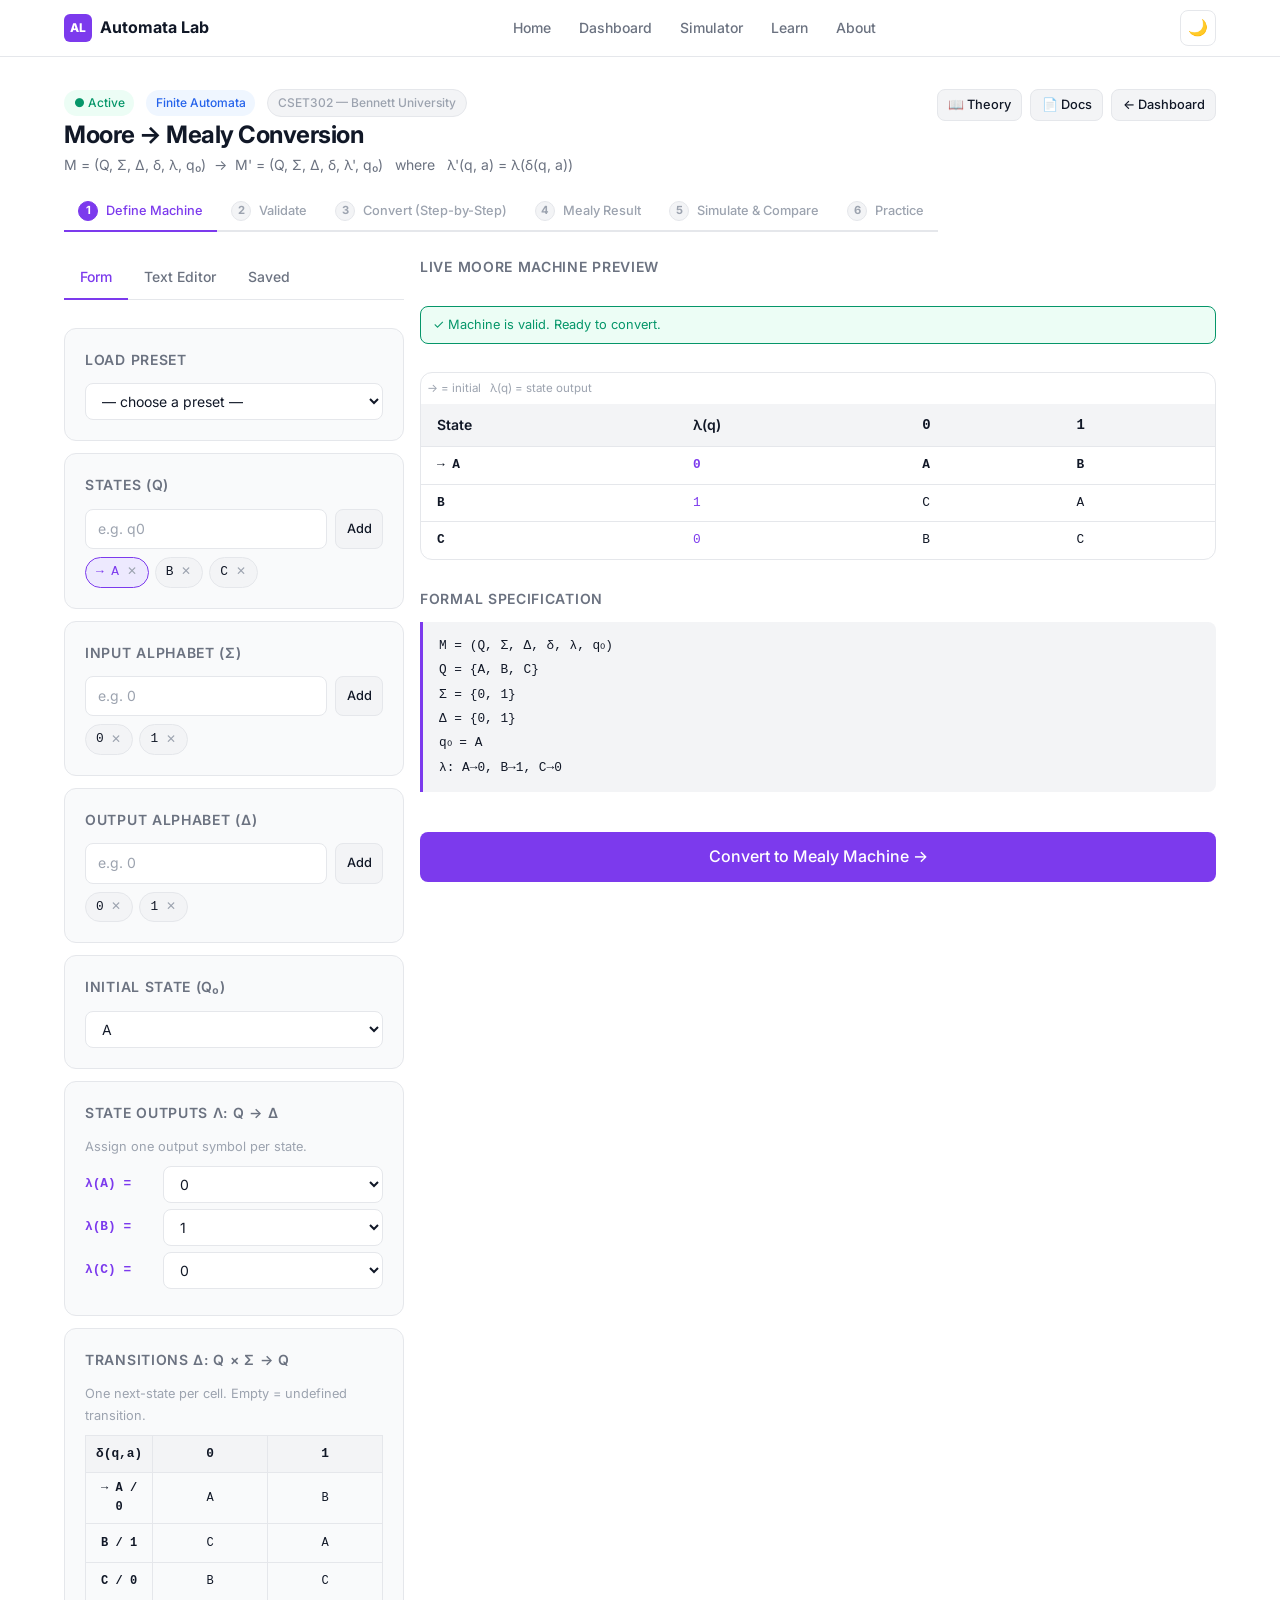
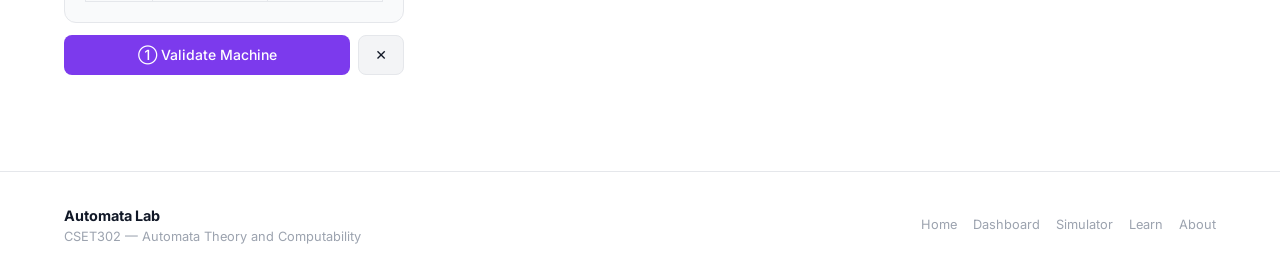
==== commit 99523e78: "Fix syntax error in batch results template literal" ====
--- a/moore-to-mealy.html
+++ b/moore-to-mealy.html
@@ -1572,7 +1572,7 @@
       <td class="font-mono">${equiv.mooreOut}</td>
       <td class="font-mono">${equiv.mealyOut}</td>
       <td class="font-mono">${equiv.mooreDropped}</td>
-      <td style="color:${ok?'var(--success)':'var(--danger)';font-weight:600}">${ok?'✓ Yes':'✗ No'}</td>
+      <td style="color:${ok?'var(--success)':'var(--danger)'};font-weight:600">${ok?'✓ Yes':'✗ No'}</td>
     </tr>`;
   });
   html+=`</tbody></table></div>`;
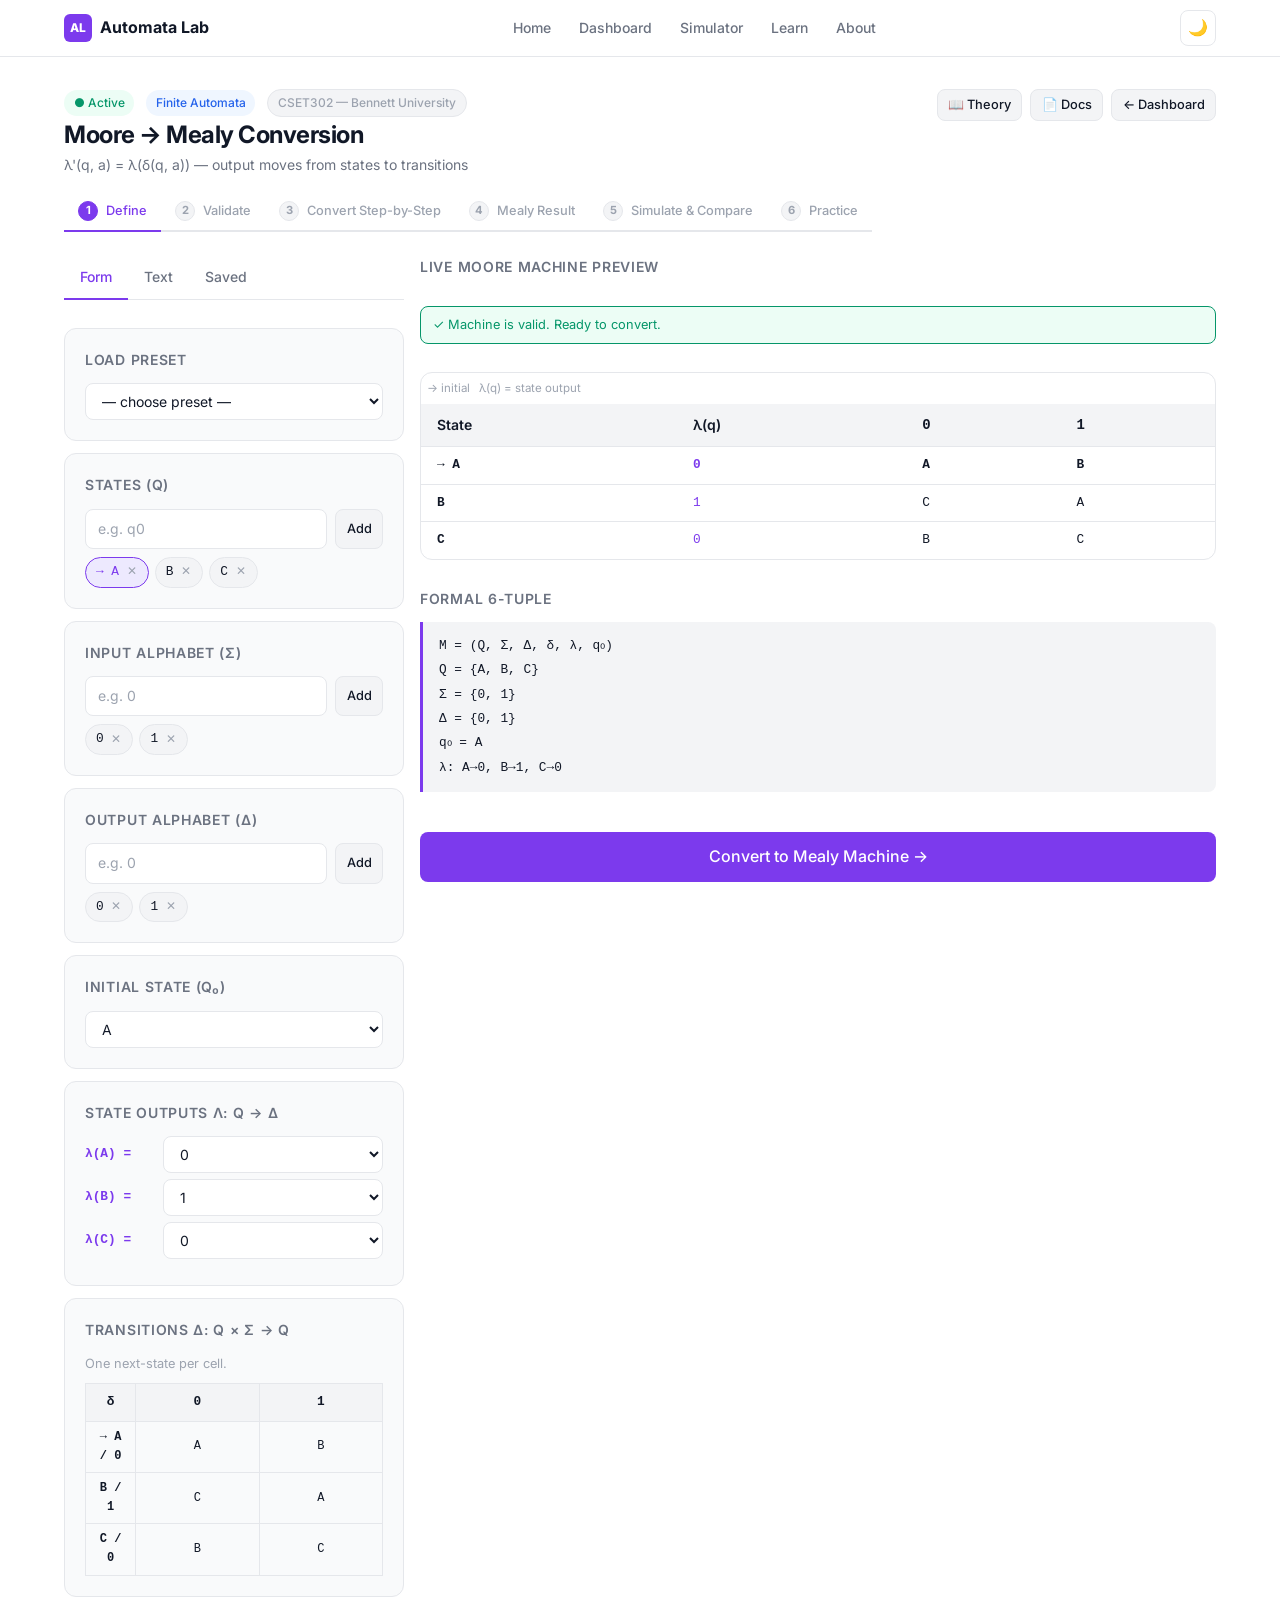
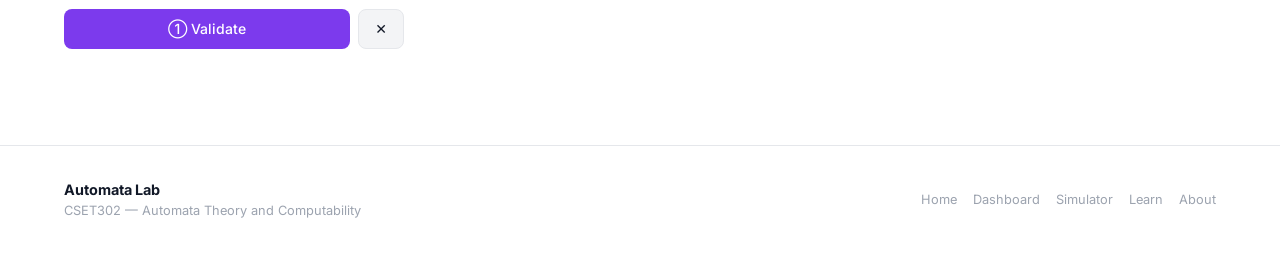
==== commit 84bcd4ad: "Fix graphs: complete rewrite with reliable SVG engine" ====
--- a/moore-to-mealy.html
+++ b/moore-to-mealy.html
@@ -9,101 +9,39 @@
   <link href="https://fonts.googleapis.com/css2?family=Inter:wght@400;500;600;700&family=JetBrains+Mono:wght@400;600&display=swap" rel="stylesheet" />
   <link rel="stylesheet" href="css/style.css" />
   <style>
-    /* ── Stepper bar ─────────────────────────────────── */
-    .stepper { display:flex; align-items:center; gap:0; margin-bottom:1.5rem; overflow-x:auto; }
-    .stepper-step {
-      display:flex; align-items:center; gap:.5rem;
-      padding:.5rem .875rem; font-size:.8rem; font-weight:500;
-      color:var(--text-muted); white-space:nowrap;
-      border-bottom:2px solid var(--border);
-      cursor:pointer; transition:all .15s;
-    }
-    .stepper-step:hover { color:var(--text); border-color:var(--border-strong); }
-    .stepper-step.active { color:var(--accent); border-color:var(--accent); }
-    .stepper-step.done   { color:var(--success); border-color:var(--success); }
-    .stepper-num {
-      width:20px; height:20px; border-radius:50%; font-size:.7rem; font-weight:700;
-      display:flex; align-items:center; justify-content:center;
-      background:var(--bg-subtle); border:1px solid var(--border);
-    }
-    .stepper-step.active .stepper-num { background:var(--accent); color:white; border-color:var(--accent); }
-    .stepper-step.done   .stepper-num { background:var(--success); color:white; border-color:var(--success); }
-
-    /* ── Pseudocode panel ────────────────────────────── */
-    .pseudocode {
-      background:var(--bg-subtle); border:1px solid var(--border);
-      border-radius:var(--radius); padding:.75rem 1rem;
-      font-family:var(--font-mono); font-size:.78rem; line-height:1.8;
-    }
-    .pc-line { padding:.1rem .5rem; border-radius:3px; display:block; }
-    .pc-line.highlighted { background:var(--node-active); color:var(--text); font-weight:600; }
-
-    /* ── Side-by-side graph area ─────────────────────── */
-    .dual-graph { display:grid; grid-template-columns:1fr 1fr; gap:1rem; }
-    @media(max-width:700px){ .dual-graph { grid-template-columns:1fr; } }
-    .graph-panel-title {
-      font-size:.75rem; font-weight:600; text-transform:uppercase;
-      letter-spacing:.05em; color:var(--text-secondary);
-      margin-bottom:.5rem;
-    }
-
-    /* ── Validation panel ────────────────────────────── */
-    .validation-panel { display:flex; flex-direction:column; gap:.375rem; }
-    .val-item {
-      display:flex; align-items:flex-start; gap:.5rem;
-      padding:.5rem .75rem; border-radius:var(--radius);
-      font-size:.8rem; border:1px solid transparent;
-    }
-    .val-error   { background:var(--danger-bg);  border-color:var(--danger);  color:var(--danger); }
-    .val-warning { background:var(--warning-bg); border-color:var(--warning); color:var(--warning); }
-    .val-ok      { background:var(--success-bg); border-color:var(--success); color:var(--success); }
-
-    /* ── Comparison view ─────────────────────────────── */
-    .output-compare {
-      display:grid; grid-template-columns:1fr 1fr; gap:1rem;
-      margin-top:1rem;
-    }
-    @media(max-width:600px){ .output-compare { grid-template-columns:1fr; } }
-    .output-box {
-      background:var(--bg-elevated); border:1px solid var(--border);
-      border-radius:var(--radius-lg); padding:1rem; text-align:center;
-    }
-    .output-string {
-      font-family:var(--font-mono); font-size:1.375rem; font-weight:700;
-      letter-spacing:.1em; margin:.5rem 0;
-    }
-    .output-highlight-first { color:var(--warning); text-decoration:underline; }
-
-    /* ── Practice mode ───────────────────────────────── */
-    .answer-cell {
-      font-family:var(--font-mono); font-size:.75rem;
-      background:none; border:1px solid var(--border);
-      border-radius:3px; padding:.2rem .4rem; width:80px;
-      text-align:center; color:var(--text);
-      outline:none;
-    }
-    .answer-cell:focus { border-color:var(--accent); }
-    .answer-cell.correct { border-color:var(--success); background:var(--success-bg); }
-    .answer-cell.wrong   { border-color:var(--danger);  background:var(--danger-bg);  }
-
-    /* ── Text editor ─────────────────────────────────── */
-    .text-editor {
-      width:100%; min-height:200px;
-      font-family:var(--font-mono); font-size:.8rem; line-height:1.7;
-      background:var(--bg-subtle); border:1px solid var(--border);
-      border-radius:var(--radius); padding:.75rem 1rem;
-      color:var(--text); resize:vertical; outline:none;
-    }
-    .text-editor:focus { border-color:var(--accent); }
-
-    /* ── Save/load section ───────────────────────────── */
-    .saved-item {
-      display:flex; align-items:center; gap:.625rem;
-      padding:.5rem .75rem; border:1px solid var(--border);
-      border-radius:var(--radius); background:var(--bg-elevated);
-      font-size:.875rem;
-    }
-    .saved-name { flex:1; font-weight:500; }
+    .stepper{display:flex;align-items:center;gap:0;margin-bottom:1.5rem;overflow-x:auto}
+    .stepper-step{display:flex;align-items:center;gap:.5rem;padding:.5rem .875rem;font-size:.8rem;font-weight:500;color:var(--text-muted);white-space:nowrap;border-bottom:2px solid var(--border);cursor:pointer;transition:all .15s}
+    .stepper-step:hover{color:var(--text);border-color:var(--border-strong)}
+    .stepper-step.active{color:var(--accent);border-color:var(--accent)}
+    .stepper-step.done{color:var(--success);border-color:var(--success)}
+    .stepper-num{width:20px;height:20px;border-radius:50%;font-size:.7rem;font-weight:700;display:flex;align-items:center;justify-content:center;background:var(--bg-subtle);border:1px solid var(--border)}
+    .stepper-step.active .stepper-num{background:var(--accent);color:white;border-color:var(--accent)}
+    .stepper-step.done .stepper-num{background:var(--success);color:white;border-color:var(--success)}
+    .pseudocode{background:var(--bg-subtle);border:1px solid var(--border);border-radius:var(--radius);padding:.75rem 1rem;font-family:var(--font-mono);font-size:.78rem;line-height:1.8}
+    .pc-line{padding:.1rem .5rem;border-radius:3px;display:block}
+    .pc-line.highlighted{background:var(--node-active);color:var(--text);font-weight:600}
+    .dual-graph{display:grid;grid-template-columns:1fr 1fr;gap:1rem}
+    @media(max-width:700px){.dual-graph{grid-template-columns:1fr}}
+    .graph-panel-title{font-size:.75rem;font-weight:600;text-transform:uppercase;letter-spacing:.05em;color:var(--text-secondary);margin-bottom:.5rem}
+    .val-item{display:flex;align-items:flex-start;gap:.5rem;padding:.5rem .75rem;border-radius:var(--radius);font-size:.8rem;border:1px solid transparent}
+    .val-error{background:var(--danger-bg);border-color:var(--danger);color:var(--danger)}
+    .val-warning{background:var(--warning-bg);border-color:var(--warning);color:var(--warning)}
+    .val-ok{background:var(--success-bg);border-color:var(--success);color:var(--success)}
+    .output-compare{display:grid;grid-template-columns:1fr 1fr;gap:1rem;margin-top:1rem}
+    @media(max-width:600px){.output-compare{grid-template-columns:1fr}}
+    .output-box{background:var(--bg-elevated);border:1px solid var(--border);border-radius:var(--radius-lg);padding:1rem;text-align:center}
+    .output-string{font-family:var(--font-mono);font-size:1.375rem;font-weight:700;letter-spacing:.1em;margin:.5rem 0}
+    .output-highlight-first{color:var(--warning);text-decoration:underline}
+    .answer-cell{font-family:var(--font-mono);font-size:.75rem;background:none;border:1px solid var(--border);border-radius:3px;padding:.2rem .4rem;width:80px;text-align:center;color:var(--text);outline:none}
+    .answer-cell:focus{border-color:var(--accent)}
+    .answer-cell.correct{border-color:var(--success);background:var(--success-bg)}
+    .answer-cell.wrong{border-color:var(--danger);background:var(--danger-bg)}
+    .text-editor{width:100%;min-height:200px;font-family:var(--font-mono);font-size:.8rem;line-height:1.7;background:var(--bg-subtle);border:1px solid var(--border);border-radius:var(--radius);padding:.75rem 1rem;color:var(--text);resize:vertical;outline:none}
+    .text-editor:focus{border-color:var(--accent)}
+    .saved-item{display:flex;align-items:center;gap:.625rem;padding:.5rem .75rem;border:1px solid var(--border);border-radius:var(--radius);background:var(--bg-elevated);font-size:.875rem}
+    .saved-name{flex:1;font-weight:500}
+    .graph-area{height:300px;background:var(--bg-elevated);border:1px solid var(--border);border-radius:var(--radius-lg);position:relative;overflow:hidden}
+    .graph-area svg{width:100%;height:100%}
   </style>
   <script src="js/components/layout.js" defer></script>
   <script src="js/data/mooreExamples.js"></script>
@@ -114,7 +52,7 @@
 <div class="section-sm">
 <div class="container">
 
-  <!-- ── Page header ───────────────────────────────────────── -->
+  <!-- Header -->
   <div style="display:flex;align-items:flex-start;justify-content:space-between;gap:1rem;flex-wrap:wrap;margin-bottom:1rem">
     <div>
       <div style="display:flex;align-items:center;gap:.75rem;margin-bottom:.25rem">
@@ -123,7 +61,7 @@
         <span class="badge badge-soon">CSET302 — Bennett University</span>
       </div>
       <h1 style="font-size:1.5rem;margin-bottom:.25rem">Moore → Mealy Conversion</h1>
-      <p style="font-size:.875rem">M = (Q, Σ, Δ, δ, λ, q₀) &nbsp;→&nbsp; M' = (Q, Σ, Δ, δ, λ', q₀) &nbsp; where &nbsp; λ'(q, a) = λ(δ(q, a))</p>
+      <p style="font-size:.875rem">λ'(q, a) = λ(δ(q, a)) — output moves from states to transitions</p>
     </div>
     <div style="display:flex;gap:.5rem;flex-wrap:wrap">
       <a href="moore-theory.html" class="btn btn-secondary btn-sm">📖 Theory</a>
@@ -132,115 +70,86 @@
     </div>
   </div>
 
-  <!-- ── Stepper (workflow progress) ──────────────────────── -->
+  <!-- Stepper -->
   <nav class="stepper" id="stepper" aria-label="Workflow steps">
-    <div class="stepper-step active" data-step="0"><span class="stepper-num">1</span>Define Machine</div>
+    <div class="stepper-step active" data-step="0"><span class="stepper-num">1</span>Define</div>
     <div class="stepper-step"        data-step="1"><span class="stepper-num">2</span>Validate</div>
-    <div class="stepper-step"        data-step="2"><span class="stepper-num">3</span>Convert (Step-by-Step)</div>
+    <div class="stepper-step"        data-step="2"><span class="stepper-num">3</span>Convert Step-by-Step</div>
     <div class="stepper-step"        data-step="3"><span class="stepper-num">4</span>Mealy Result</div>
     <div class="stepper-step"        data-step="4"><span class="stepper-num">5</span>Simulate &amp; Compare</div>
     <div class="stepper-step"        data-step="5"><span class="stepper-num">6</span>Practice</div>
   </nav>
 
-  <!-- ══════════════════════════════════════════════════════════
-       PAGE 0: DEFINE MACHINE
-  ═══════════════════════════════════════════════════════════ -->
+  <!-- ══ PAGE 0: DEFINE ══════════════════════════════════════ -->
   <div class="page-section" id="page-0">
     <div class="workspace">
-
-      <!-- Left: Input methods -->
-      <div class="workspace-panel" id="input-panel">
-
-        <!-- Input method tabs -->
-        <div class="tabs" role="tablist" aria-label="Input method" style="margin-bottom:.75rem">
-          <button class="tab-btn active" data-tab="form-tab"  role="tab" aria-selected="true">Form</button>
-          <button class="tab-btn"        data-tab="text-tab"  role="tab" aria-selected="false">Text Editor</button>
-          <button class="tab-btn"        data-tab="saved-tab" role="tab" aria-selected="false">Saved</button>
-        </div>
-
-        <!-- ── FORM TAB ── -->
-        <div class="tab-pane active" id="form-tab">
-
-          <!-- Presets -->
+      <!-- Left: input -->
+      <div class="workspace-panel">
+        <div class="tabs" role="tablist" style="margin-bottom:.75rem">
+          <button class="tab-btn active" data-tab="tab-form"  role="tab" aria-selected="true">Form</button>
+          <button class="tab-btn"        data-tab="tab-text"  role="tab" aria-selected="false">Text</button>
+          <button class="tab-btn"        data-tab="tab-saved" role="tab" aria-selected="false">Saved</button>
+        </div>
+
+        <!-- Form tab -->
+        <div class="tab-pane active" id="tab-form">
           <div class="card-elevated" style="margin-bottom:.75rem">
             <div class="panel-header"><span class="panel-title">Load Preset</span></div>
-            <select class="form-select" id="example-select" aria-label="Select preset Moore machine">
-              <option value="">— choose a preset —</option>
-            </select>
-          </div>
-
-          <!-- States -->
+            <select class="form-select" id="example-select" aria-label="Load preset"><option value="">— choose preset —</option></select>
+          </div>
           <div class="card-elevated" style="margin-bottom:.75rem">
             <div class="panel-header"><span class="panel-title">States (Q)</span></div>
             <div style="display:flex;gap:.5rem;margin-bottom:.5rem">
-              <input type="text" class="form-input" id="state-input" placeholder="e.g. q0" style="flex:1" aria-label="New state" />
+              <input type="text" class="form-input" id="state-input" placeholder="e.g. q0" style="flex:1" />
               <button class="btn btn-secondary btn-sm" id="add-state-btn">Add</button>
             </div>
-            <div class="chip-list" id="state-chips" aria-live="polite"></div>
-          </div>
-
-          <!-- Input Alphabet -->
+            <div class="chip-list" id="state-chips"></div>
+          </div>
           <div class="card-elevated" style="margin-bottom:.75rem">
             <div class="panel-header"><span class="panel-title">Input Alphabet (Σ)</span></div>
             <div style="display:flex;gap:.5rem;margin-bottom:.5rem">
-              <input type="text" class="form-input" id="symbol-input" placeholder="e.g. 0" maxlength="4" style="flex:1" aria-label="New symbol" />
+              <input type="text" class="form-input" id="symbol-input" placeholder="e.g. 0" maxlength="4" style="flex:1" />
               <button class="btn btn-secondary btn-sm" id="add-symbol-btn">Add</button>
             </div>
-            <div class="chip-list" id="alphabet-chips" aria-live="polite"></div>
-          </div>
-
-          <!-- Output Alphabet -->
+            <div class="chip-list" id="alphabet-chips"></div>
+          </div>
           <div class="card-elevated" style="margin-bottom:.75rem">
             <div class="panel-header"><span class="panel-title">Output Alphabet (Δ)</span></div>
             <div style="display:flex;gap:.5rem;margin-bottom:.5rem">
-              <input type="text" class="form-input" id="output-symbol-input" placeholder="e.g. 0" maxlength="4" style="flex:1" aria-label="New output symbol" />
-              <button class="btn btn-secondary btn-sm" id="add-output-symbol-btn">Add</button>
+              <input type="text" class="form-input" id="out-sym-input" placeholder="e.g. 0" maxlength="4" style="flex:1" />
+              <button class="btn btn-secondary btn-sm" id="add-out-sym-btn">Add</button>
             </div>
-            <div class="chip-list" id="output-alphabet-chips" aria-live="polite"></div>
-          </div>
-
-          <!-- Initial state -->
+            <div class="chip-list" id="out-alphabet-chips"></div>
+          </div>
           <div class="card-elevated" style="margin-bottom:.75rem">
             <div class="panel-header"><span class="panel-title">Initial State (q₀)</span></div>
-            <select class="form-select" id="initial-select" aria-label="Initial state">
-              <option value="">— select —</option>
-            </select>
-          </div>
-
-          <!-- State outputs λ(q) -->
+            <select class="form-select" id="initial-select"><option value="">— select —</option></select>
+          </div>
           <div class="card-elevated" style="margin-bottom:.75rem">
             <div class="panel-header"><span class="panel-title">State Outputs λ: Q → Δ</span></div>
-            <p class="form-hint" style="margin-bottom:.5rem">Assign one output symbol per state.</p>
-            <div id="output-assignments" aria-label="State outputs">
-              <span class="text-muted text-sm">Add states and output alphabet first.</span>
-            </div>
-          </div>
-
-          <!-- Transitions δ(q,a) -->
+            <div id="output-assignments"><span class="text-muted text-sm">Add states and output alphabet first.</span></div>
+          </div>
           <div class="card-elevated" style="margin-bottom:.75rem">
             <div class="panel-header"><span class="panel-title">Transitions δ: Q × Σ → Q</span></div>
-            <p class="form-hint" style="margin-bottom:.5rem">One next-state per cell. Empty = undefined transition.</p>
-            <div style="overflow-x:auto">
-              <table class="transition-grid" id="transition-table" aria-label="Transition function"></table>
-            </div>
-          </div>
-
-          <!-- Action buttons -->
-          <div style="display:flex;gap:.5rem;flex-wrap:wrap">
-            <button class="btn btn-primary" style="flex:1" id="validate-btn">① Validate Machine</button>
-            <button class="btn btn-secondary" id="clear-btn" title="Clear all" aria-label="Clear all">✕</button>
-          </div>
-        </div>
-
-        <!-- ── TEXT EDITOR TAB ── -->
-        <div class="tab-pane" id="text-tab">
-          <div style="margin-bottom:.5rem">
-            <div style="display:flex;justify-content:space-between;align-items:center;margin-bottom:.5rem">
-              <span class="panel-title">Text Format Editor</span>
-              <button class="btn btn-secondary btn-sm" id="generate-text-btn">↑ Generate from Machine</button>
-            </div>
-            <textarea class="text-editor" id="text-editor" spellcheck="false" aria-label="Moore machine text definition"># Moore machine text format
-# Lines starting with # are comments
+            <p class="form-hint" style="margin-bottom:.5rem">One next-state per cell.</p>
+            <div style="overflow-x:auto"><table class="transition-grid" id="transition-table"></table></div>
+          </div>
+          <div style="display:flex;gap:.5rem">
+            <button class="btn btn-primary" style="flex:1" id="validate-btn">① Validate</button>
+            <button class="btn btn-secondary" id="clear-btn" title="Clear">✕</button>
+          </div>
+        </div>
+
+        <!-- Text tab -->
+        <div class="tab-pane" id="tab-text">
+          <div style="display:flex;justify-content:space-between;align-items:center;margin-bottom:.5rem">
+            <span class="panel-title">Text Editor</span>
+            <button class="btn btn-secondary btn-sm" id="gen-text-btn">↑ From Machine</button>
+          </div>
+          <textarea class="text-editor" id="text-editor" spellcheck="false"># States: A,B,C
+# Alphabet: 0,1
+# Outputs: 0,1
+# Initial: A
 
 States: A,B,C
 Alphabet: 0,1
@@ -259,98 +168,55 @@
   B,1 -> A
   C,0 -> B
   C,1 -> C</textarea>
-            <div id="text-errors" style="margin-top:.5rem"></div>
-          </div>
-          <div style="display:flex;gap:.5rem">
-            <button class="btn btn-primary" style="flex:1" id="parse-text-btn">Parse &amp; Apply</button>
-          </div>
-          <details style="margin-top:.75rem">
-            <summary style="font-size:.8rem;color:var(--text-muted);cursor:pointer">Format instructions</summary>
-            <div class="math-def" style="margin-top:.5rem;font-size:.75rem;line-height:1.9">
-              States: state1, state2, ...<br/>
-              Alphabet: sym1, sym2, ...<br/>
-              Outputs: out1, out2, ...<br/>
-              Initial: stateName<br/>
-              <br/>
-              StateOutputs:<br/>
-              &nbsp;&nbsp;stateName -&gt; outputSymbol<br/>
-              <br/>
-              Transitions:<br/>
-              &nbsp;&nbsp;fromState,symbol -&gt; toState<br/>
-              <br/>
-              # Lines starting with # are comments
-            </div>
-          </details>
-        </div>
-
-        <!-- ── SAVED TAB ── -->
-        <div class="tab-pane" id="saved-tab">
+          <div id="text-errors" style="margin-top:.5rem"></div>
+          <button class="btn btn-primary w-full" id="parse-btn" style="margin-top:.5rem">Parse &amp; Apply</button>
+        </div>
+
+        <!-- Saved tab -->
+        <div class="tab-pane" id="tab-saved">
           <div style="display:flex;gap:.5rem;margin-bottom:.75rem">
-            <input type="text" class="form-input" id="save-name-input" placeholder="Machine name…" style="flex:1" aria-label="Name for saved machine" />
-            <button class="btn btn-secondary btn-sm" id="save-machine-btn">Save</button>
-          </div>
-          <div id="saved-list" style="display:flex;flex-direction:column;gap:.375rem">
-            <div class="empty-state" style="padding:1.5rem">
-              <div class="empty-icon">💾</div>
-              <p>No saved machines yet.</p>
-            </div>
-          </div>
+            <input type="text" class="form-input" id="save-name" placeholder="Machine name…" style="flex:1" />
+            <button class="btn btn-secondary btn-sm" id="save-btn">Save</button>
+          </div>
+          <div id="saved-list"></div>
           <div class="divider"></div>
           <div style="display:flex;gap:.5rem;flex-wrap:wrap">
             <button class="btn btn-secondary btn-sm" id="export-json-btn">⬇ Export JSON</button>
-            <label class="btn btn-secondary btn-sm" style="cursor:pointer">
-              ⬆ Import JSON
-              <input type="file" id="import-json-input" accept=".json" style="display:none" />
-            </label>
-          </div>
-        </div>
-
-      </div><!-- end left panel -->
-
-      <!-- Right: Live Moore preview -->
+            <label class="btn btn-secondary btn-sm" style="cursor:pointer">⬆ Import JSON<input type="file" id="import-json" accept=".json" style="display:none"/></label>
+          </div>
+        </div>
+      </div>
+
+      <!-- Right: preview -->
       <div class="workspace-panel">
         <div class="panel-header"><span class="panel-title">Live Moore Machine Preview</span></div>
-
-        <!-- Validation panel -->
         <div id="validation-panel" style="margin-bottom:.75rem">
-          <div class="val-item val-ok"><span>✓</span><span>Define a machine to see validation results.</span></div>
-        </div>
-
-        <!-- Moore table -->
-        <div id="moore-table-wrap">
-          <div class="empty-state"><div class="empty-icon">⊞</div><p>Define states, alphabet and transitions.</p></div>
-        </div>
-
-        <!-- Formal tuple -->
+          <div class="val-item val-ok"><span>✓</span><span>Define a machine to validate.</span></div>
+        </div>
+        <div id="moore-preview"></div>
         <div id="formal-tuple" style="margin-top:.75rem;display:none">
-          <div class="panel-title" style="margin-bottom:.5rem">Formal Specification</div>
+          <div class="panel-title" style="margin-bottom:.5rem">Formal 6-tuple</div>
           <div class="math-def" id="formal-tuple-text" style="font-size:.8rem;line-height:1.9"></div>
         </div>
-
-        <!-- Convert button -->
         <button class="btn btn-primary btn-lg w-full" id="run-btn" style="margin-top:.75rem" disabled>
           Convert to Mealy Machine →
         </button>
       </div>
-
     </div>
-  </div><!-- end page-0 -->
-
-  <!-- ══════════════════════════════════════════════════════════
-       PAGE 2: STEP-BY-STEP CONVERSION
-  ═══════════════════════════════════════════════════════════ -->
+  </div>
+
+  <!-- ══ PAGE 2: STEP-BY-STEP ════════════════════════════════ -->
   <div class="page-section" id="page-2" style="display:none">
-
     <div style="display:flex;align-items:center;justify-content:space-between;flex-wrap:wrap;gap:.75rem;margin-bottom:1rem">
       <h2 style="font-size:1.125rem">Step-by-Step Conversion</h2>
-      <div style="display:flex;gap:.5rem;align-items:center" role="toolbar" aria-label="Step controls">
+      <div style="display:flex;gap:.5rem;align-items:center;flex-wrap:wrap">
         <button class="btn btn-secondary btn-sm" id="step-prev">◀ Prev</button>
         <button class="btn btn-primary  btn-sm" id="step-play">▶ Play</button>
         <button class="btn btn-secondary btn-sm" id="step-next">Next ▶</button>
         <button class="btn btn-ghost    btn-sm" id="step-reset">↺ Reset</button>
-        <button class="btn btn-secondary btn-sm" id="skip-result-btn">Skip →</button>
-        <span class="step-counter" id="step-counter" aria-live="polite">Step 0 / 0</span>
-        <select class="speed-select" id="speed-select" aria-label="Speed">
+        <button class="btn btn-secondary btn-sm" id="skip-btn">Skip to Result →</button>
+        <span class="step-counter" id="step-counter">Step 0 / 0</span>
+        <select class="speed-select" id="speed-select">
           <option value="1500">Slow</option>
           <option value="700" selected>Normal</option>
           <option value="300">Fast</option>
@@ -361,116 +227,71 @@
     <!-- Side-by-side graphs -->
     <div class="dual-graph" style="margin-bottom:1rem">
       <div>
-        <div class="graph-panel-title">Moore Machine (source)</div>
-        <div style="height:300px;background:var(--bg-elevated);border:1px solid var(--border);border-radius:var(--radius-lg);position:relative;overflow:hidden">
-          <svg id="moore-graph-canvas" width="100%" height="100%" xmlns="http://www.w3.org/2000/svg" aria-label="Moore machine graph" role="img">
-            <defs>
-              <marker id="arr-moore" markerWidth="10" markerHeight="7" refX="9" refY="3.5" orient="auto">
-                <polygon points="0 0,10 3.5,0 7" fill="var(--text-secondary)"/>
-              </marker>
-              <marker id="arr-moore-active" markerWidth="10" markerHeight="7" refX="9" refY="3.5" orient="auto">
-                <polygon points="0 0,10 3.5,0 7" fill="var(--warning)"/>
-              </marker>
-            </defs>
-            <g id="moore-graph-root"></g>
-          </svg>
-          <div class="empty-state" id="moore-graph-empty" style="position:absolute;inset:0;background:var(--bg-elevated)">
-            <div class="empty-icon">⊙</div><p>Convert to see graph.</p>
-          </div>
+        <div class="graph-panel-title">Moore Machine — source (node labels: state/output)</div>
+        <div class="graph-area" id="moore-graph-wrap">
+          <svg id="moore-svg" xmlns="http://www.w3.org/2000/svg"></svg>
         </div>
       </div>
       <div>
-        <div class="graph-panel-title">Mealy Machine (being built)</div>
-        <div style="height:300px;background:var(--bg-elevated);border:1px solid var(--border);border-radius:var(--radius-lg);position:relative;overflow:hidden">
-          <svg id="mealy-graph-canvas" width="100%" height="100%" xmlns="http://www.w3.org/2000/svg" aria-label="Mealy machine graph being built" role="img">
-            <defs>
-              <marker id="arr-mealy" markerWidth="10" markerHeight="7" refX="9" refY="3.5" orient="auto">
-                <polygon points="0 0,10 3.5,0 7" fill="var(--text-secondary)"/>
-              </marker>
-              <marker id="arr-mealy-new" markerWidth="10" markerHeight="7" refX="9" refY="3.5" orient="auto">
-                <polygon points="0 0,10 3.5,0 7" fill="var(--success)"/>
-              </marker>
-            </defs>
-            <g id="mealy-graph-root"></g>
-          </svg>
-          <div class="empty-state" id="mealy-graph-empty" style="position:absolute;inset:0;background:var(--bg-elevated)">
-            <div class="empty-icon">⇄</div><p>Steps will build this graph.</p>
-          </div>
+        <div class="graph-panel-title">Mealy Machine — being built (edge labels: input/output)</div>
+        <div class="graph-area" id="mealy-graph-wrap">
+          <svg id="mealy-svg" xmlns="http://www.w3.org/2000/svg"></svg>
         </div>
       </div>
     </div>
 
     <!-- Step detail + pseudocode + progressive table -->
-    <div class="grid-2" style="gap:1rem;margin-bottom:1rem">
-      <!-- Step explanation -->
+    <div class="grid-2" style="gap:1rem">
       <div>
         <div class="panel-title" style="margin-bottom:.5rem">Current Step</div>
-        <div class="step-box" id="step-box" style="min-height:120px">
-          <div class="text-muted text-sm">Click Play or Next to begin.</div>
-        </div>
-        <!-- Pseudocode -->
+        <div class="step-box" id="step-box" style="min-height:130px">
+          <div class="text-muted text-sm">Click ▶ Play or Next ▶ to start.</div>
+        </div>
         <div class="panel-title" style="margin:.75rem 0 .5rem">Algorithm Pseudocode</div>
-        <div class="pseudocode" id="pseudocode-panel">
+        <div class="pseudocode">
           <span class="pc-line" data-line="1">ALGORITHM MooreToMealy(M)</span>
-          <span class="pc-line" data-line="2">  Q' ← Q;  Σ' ← Σ;  Δ' ← Δ;  q0' ← q0;  δ' ← δ</span>
+          <span class="pc-line" data-line="2">  Q'←Q; Σ'←Σ; Δ'←Δ; q₀'←q₀; δ'←δ</span>
           <span class="pc-line" data-line="3">  CREATE empty table λ'</span>
           <span class="pc-line" data-line="4">  FOR each state q in Q:</span>
           <span class="pc-line" data-line="5">    FOR each symbol a in Σ:</span>
           <span class="pc-line" data-line="6">      p ← δ(q, a)</span>
-          <span class="pc-line" data-line="7">      λ'(q, a) ← λ(p)     // output of destination</span>
+          <span class="pc-line" data-line="7">      λ'(q,a) ← λ(p)  // output of destination</span>
           <span class="pc-line" data-line="8">  RETURN M'</span>
         </div>
       </div>
-      <!-- Progressive Mealy table -->
       <div>
         <div class="panel-title" style="margin-bottom:.5rem">Mealy Table (built progressively)</div>
-        <div id="progressive-mealy-wrap">
-          <div class="empty-state" style="padding:2rem"><div class="empty-icon">⊞</div><p>Will fill as steps progress.</p></div>
+        <div id="progressive-table">
+          <div class="empty-state" style="padding:2rem"><div class="empty-icon">⊞</div><p>Fills as steps progress.</p></div>
         </div>
       </div>
     </div>
   </div>
 
-  <!-- ══════════════════════════════════════════════════════════
-       PAGE 3: MEALY RESULT
-  ═══════════════════════════════════════════════════════════ -->
+  <!-- ══ PAGE 3: RESULT ══════════════════════════════════════ -->
   <div class="page-section" id="page-3" style="display:none">
     <h2 style="margin-bottom:1rem">Generated Mealy Machine</h2>
-
     <div class="grid-2" style="gap:1rem;margin-bottom:1.5rem">
-      <!-- Mealy graph -->
       <div>
-        <div class="panel-title" style="margin-bottom:.5rem">Mealy Graph</div>
-        <div style="height:320px;background:var(--bg-elevated);border:1px solid var(--border);border-radius:var(--radius-lg);position:relative;overflow:hidden">
-          <svg id="result-mealy-canvas" width="100%" height="100%" xmlns="http://www.w3.org/2000/svg" aria-label="Final Mealy machine graph" role="img">
-            <defs>
-              <marker id="arr-result" markerWidth="10" markerHeight="7" refX="9" refY="3.5" orient="auto">
-                <polygon points="0 0,10 3.5,0 7" fill="var(--text-secondary)"/>
-              </marker>
-            </defs>
-            <g id="result-graph-root"></g>
-          </svg>
-          <div class="graph-controls" aria-label="Graph controls">
-            <button class="graph-btn" id="rg-zoom-in"  title="Zoom in">+</button>
-            <button class="graph-btn" id="rg-zoom-out" title="Zoom out">−</button>
-            <button class="graph-btn" id="rg-fit"      title="Fit to screen">⊡</button>
-          </div>
-        </div>
-        <div style="display:flex;flex-wrap:wrap;gap:.5rem;margin-top:.5rem" role="list" aria-label="Graph legend">
-          <div role="listitem" style="display:flex;align-items:center;gap:.375rem;font-size:.75rem;color:var(--text-secondary)"><span style="width:12px;height:12px;border-radius:50%;background:var(--node-initial);border:2px solid var(--accent);display:inline-block"></span>Initial</div>
-          <div role="listitem" style="display:flex;align-items:center;gap:.375rem;font-size:.75rem;color:var(--text-secondary)"><span style="width:12px;height:12px;border-radius:50%;background:var(--node-normal);border:2px solid var(--border-strong);display:inline-block"></span>State</div>
-        </div>
-      </div>
-      <!-- Formal tuple comparison -->
+        <div class="panel-title" style="margin-bottom:.5rem">Mealy Graph (edge labels: input/output)</div>
+        <div class="graph-area" id="result-graph-wrap" style="height:360px">
+          <svg id="result-svg" xmlns="http://www.w3.org/2000/svg"></svg>
+        </div>
+        <div style="display:flex;gap:.5rem;margin-top:.5rem;flex-wrap:wrap">
+          <button class="graph-btn" id="rg-in"  title="Zoom in">+</button>
+          <button class="graph-btn" id="rg-out" title="Zoom out">−</button>
+          <button class="graph-btn" id="rg-fit" title="Fit to screen">⊡</button>
+        </div>
+        <div style="display:flex;flex-wrap:wrap;gap:.625rem;margin-top:.5rem">
+          <div style="display:flex;align-items:center;gap:.375rem;font-size:.75rem;color:var(--text-secondary)"><span style="width:12px;height:12px;border-radius:50%;background:var(--node-initial);border:2px solid var(--accent);display:inline-block"></span>Initial state</div>
+          <div style="display:flex;align-items:center;gap:.375rem;font-size:.75rem;color:var(--text-secondary)"><span style="width:12px;height:12px;border-radius:50%;background:var(--node-normal);border:2px solid var(--border-strong);display:inline-block"></span>Normal state</div>
+        </div>
+      </div>
       <div>
         <div class="panel-title" style="margin-bottom:.5rem">Formal Comparison</div>
-        <div id="tuple-compare" class="card-elevated" style="font-size:.8rem;line-height:1.9;font-family:var(--font-mono)">
-          Run conversion first.
-        </div>
+        <div id="tuple-compare" class="card-elevated" style="font-size:.8rem;line-height:1.9;font-family:var(--font-mono)">Run conversion first.</div>
       </div>
     </div>
-
-    <!-- Tables side by side -->
     <div class="grid-2" style="gap:1rem;margin-bottom:1.5rem">
       <div>
         <div class="panel-title" style="margin-bottom:.5rem">Moore Transition Table</div>
@@ -481,259 +302,396 @@
         <div id="mealy-result-table"></div>
       </div>
     </div>
-
-    <!-- Export row -->
-    <div style="display:flex;gap:.5rem;flex-wrap:wrap">
-      <button class="btn btn-secondary btn-sm" id="export-json-result">⬇ Export JSON</button>
+    <div style="display:flex;gap:.5rem;flex-wrap:wrap;margin-bottom:1rem">
+      <button class="btn btn-secondary btn-sm" id="export-result-btn">⬇ Export JSON</button>
       <button class="btn btn-secondary btn-sm" id="copy-text-btn">📋 Copy as Text</button>
     </div>
-
-    <button class="btn btn-primary btn-lg w-full" id="goto-simulate-btn" style="margin-top:1rem">
-      Simulate &amp; Compare →
-    </button>
+    <button class="btn btn-primary btn-lg w-full" id="goto-sim-btn">Simulate &amp; Compare →</button>
   </div>
 
-  <!-- ══════════════════════════════════════════════════════════
-       PAGE 4: SIMULATE & COMPARE
-  ═══════════════════════════════════════════════════════════ -->
+  <!-- ══ PAGE 4: SIMULATE ════════════════════════════════════ -->
   <div class="page-section" id="page-4" style="display:none">
-    <h2 style="margin-bottom:1rem">Simulate &amp; Compare Both Machines</h2>
-
+    <h2 style="margin-bottom:.75rem">Simulate &amp; Compare</h2>
     <div class="alert alert-info" style="margin-bottom:1rem;font-size:.875rem">
-      <strong>Key property:</strong> For input of length n, Moore outputs n+1 symbols (including λ(q₀) before any input).
-      Mealy outputs n symbols. <strong>MealyOutput = MooreOutput[1:]</strong>
+      <strong>Key property:</strong> Moore outputs n+1 symbols; Mealy outputs n. <strong>MealyOutput = MooreOutput[1:]</strong>
     </div>
-
-    <!-- Single string tester -->
     <div class="card-elevated" style="margin-bottom:1rem">
       <div class="panel-title" style="margin-bottom:.75rem">Test a String</div>
       <div style="display:flex;gap:.5rem;flex-wrap:wrap;margin-bottom:.75rem">
-        <input type="text" class="form-input" id="sim-input" placeholder="Enter input string…"
-               style="flex:1;font-family:var(--font-mono)" aria-label="Input string" autocomplete="off" spellcheck="false" />
+        <input type="text" class="form-input" id="sim-input" placeholder="Enter string over Σ…" style="flex:1;font-family:var(--font-mono)" autocomplete="off" spellcheck="false"/>
         <button class="btn btn-primary" id="sim-btn">▶ Run Both</button>
-        <button class="btn btn-secondary btn-sm" id="random-string-btn" title="Random string">🎲</button>
-      </div>
-      <div id="sim-result" aria-live="polite"></div>
+        <button class="btn btn-secondary btn-sm" id="rand-str-btn" title="Random string">🎲</button>
+      </div>
+      <div id="sim-result"></div>
     </div>
-
-    <!-- Batch tester -->
     <div class="card-elevated">
       <div class="panel-title" style="margin-bottom:.5rem">Batch Tester</div>
-      <p class="form-hint" style="margin-bottom:.5rem">One string per line. All strings tested for Moore/Mealy equivalence.</p>
-      <textarea class="text-editor" id="batch-input" style="min-height:100px" placeholder="0&#10;1&#10;01&#10;10&#10;101&#10;110" aria-label="Batch strings"></textarea>
+      <p class="form-hint" style="margin-bottom:.5rem">One string per line.</p>
+      <textarea class="text-editor" id="batch-input" style="min-height:90px" placeholder="0&#10;1&#10;01&#10;10&#10;101"></textarea>
       <div style="display:flex;gap:.5rem;margin-top:.5rem">
-        <button class="btn btn-secondary btn-sm" id="batch-run-btn">Run All</button>
+        <button class="btn btn-secondary btn-sm" id="batch-btn">Run All</button>
         <button class="btn btn-secondary btn-sm" id="batch-gen-btn">Generate up to length 4</button>
       </div>
       <div id="batch-result" style="margin-top:.75rem"></div>
     </div>
   </div>
 
-  <!-- ══════════════════════════════════════════════════════════
-       PAGE 5: PRACTICE MODE
-  ═══════════════════════════════════════════════════════════ -->
+  <!-- ══ PAGE 5: PRACTICE ════════════════════════════════════ -->
   <div class="page-section" id="page-5" style="display:none">
     <h2 style="margin-bottom:1rem">Practice Mode</h2>
-
     <div class="grid-2" style="gap:1rem">
-      <!-- Quiz section -->
-      <div>
-        <div class="card-elevated" style="margin-bottom:.75rem">
-          <div class="panel-title" style="margin-bottom:.75rem">Quiz: Fill in the Mealy Table</div>
-          <p class="form-hint" style="margin-bottom:.75rem">
-            Convert the Moore machine below to a Mealy machine. Fill in each cell as <code>nextState/output</code>.
-          </p>
-          <div id="quiz-moore-display" style="margin-bottom:.75rem"></div>
-          <div id="quiz-answer-table" style="margin-bottom:.75rem"></div>
-          <div style="display:flex;gap:.5rem;flex-wrap:wrap">
-            <button class="btn btn-primary btn-sm" id="quiz-check-btn">Check Answers</button>
-            <button class="btn btn-secondary btn-sm" id="quiz-hint-btn">Hint</button>
-            <button class="btn btn-secondary btn-sm" id="quiz-reveal-btn">Reveal Solution</button>
-            <button class="btn btn-ghost btn-sm" id="quiz-new-btn">New Question</button>
-          </div>
-          <div id="quiz-feedback" style="margin-top:.75rem"></div>
-        </div>
-      </div>
-
-      <!-- Random generator -->
-      <div>
-        <div class="card-elevated">
-          <div class="panel-title" style="margin-bottom:.75rem">Generate Random Machine</div>
-          <div style="display:flex;flex-direction:column;gap:.625rem">
-            <div class="form-group">
-              <label class="form-label" for="rand-states">Number of states</label>
-              <input type="range" id="rand-states" min="2" max="8" value="3" class="w-full" />
-              <span class="form-hint" id="rand-states-val">3 states</span>
-            </div>
-            <div class="form-group">
-              <label class="form-label" for="rand-alpha">Alphabet size</label>
-              <input type="range" id="rand-alpha" min="1" max="3" value="2" class="w-full" />
-              <span class="form-hint" id="rand-alpha-val">2 symbols</span>
-            </div>
-            <div class="form-group">
-              <label class="form-label" for="rand-out">Output alphabet size</label>
-              <input type="range" id="rand-out" min="2" max="4" value="2" class="w-full" />
-              <span class="form-hint" id="rand-out-val">2 output symbols</span>
-            </div>
-            <button class="btn btn-primary" id="rand-gen-btn">🎲 Generate &amp; Load</button>
-          </div>
+      <div class="card-elevated">
+        <div class="panel-title" style="margin-bottom:.75rem">Quiz: Fill in the Mealy Table</div>
+        <p class="form-hint" style="margin-bottom:.5rem">Format each cell as <code>nextState/output</code></p>
+        <div id="quiz-moore"></div>
+        <div id="quiz-table" style="margin:.75rem 0"></div>
+        <div style="display:flex;gap:.5rem;flex-wrap:wrap">
+          <button class="btn btn-primary btn-sm" id="quiz-check">Check</button>
+          <button class="btn btn-secondary btn-sm" id="quiz-hint">Hint</button>
+          <button class="btn btn-secondary btn-sm" id="quiz-reveal">Reveal</button>
+          <button class="btn btn-ghost btn-sm" id="quiz-new">New Question</button>
+        </div>
+        <div id="quiz-feedback" style="margin-top:.75rem"></div>
+      </div>
+      <div class="card-elevated">
+        <div class="panel-title" style="margin-bottom:.75rem">Random Machine Generator</div>
+        <div style="display:flex;flex-direction:column;gap:.75rem">
+          <div class="form-group">
+            <label class="form-label">States: <span id="rv-states">3</span></label>
+            <input type="range" id="r-states" min="2" max="8" value="3" class="w-full"/>
+          </div>
+          <div class="form-group">
+            <label class="form-label">Alphabet size: <span id="rv-alpha">2</span></label>
+            <input type="range" id="r-alpha" min="1" max="3" value="2" class="w-full"/>
+          </div>
+          <div class="form-group">
+            <label class="form-label">Output alphabet size: <span id="rv-out">2</span></label>
+            <input type="range" id="r-out" min="2" max="4" value="2" class="w-full"/>
+          </div>
+          <button class="btn btn-primary" id="rand-gen-btn">🎲 Generate &amp; Load</button>
         </div>
       </div>
     </div>
   </div>
 
-</div><!-- end container -->
-</div><!-- end section -->
+</div>
+</div>
 </main>
 
 <script>
-/* ─────────────────────────────────────────────────────────────
-   Automata Lab — Moore → Mealy Simulator Controller
-   All algorithm logic lives in mooreToMealy.js (external file).
-   This script handles all UI, state management, and rendering.
-   ───────────────────────────────────────────────────────────── */
-(function () {
+/* ================================================================
+   Automata Lab — Moore → Mealy Simulator
+   Single inline script. All core logic in mooreToMealy.js.
+================================================================ */
+(function(){
 'use strict';
 
-// ── App state ─────────────────────────────────────────────────
-const S = {
-  states: [], inputAlphabet: [], outputAlphabet: [],
-  initialState: '', outputs: {}, transitions: {},
-  mealy: null, mooreSrc: null, steps: [], currentStep: -1,
-  isPlaying: false, speed: 700, playTimer: null,
-  resultGraphScale: 1, resultGraphOffX: 0, resultGraphOffY: 0,
-  quizMoore: null, quizMealy: null, currentPage: 0
+/* ── SVG GRAPH ENGINE ─────────────────────────────────────────
+   Self-contained. Renders any automata machine into a given
+   <svg> element. No external dependencies.
+─────────────────────────────────────────────────────────────── */
+var NS = 'http://www.w3.org/2000/svg';
+
+function svgEl(tag, attrs) {
+  var e = document.createElementNS(NS, tag);
+  if (attrs) Object.keys(attrs).forEach(function(k){ e.setAttribute(k, attrs[k]); });
+  return e;
+}
+
+function addMarker(defs, id, color) {
+  var m = svgEl('marker', {id:id, markerWidth:'10', markerHeight:'7', refX:'9', refY:'3.5', orient:'auto'});
+  m.appendChild(svgEl('polygon', {points:'0 0,10 3.5,0 7', fill:color}));
+  defs.appendChild(m);
+}
+
+/** Compute circular layout */
+function circleLayout(states, W, H) {
+  var pos = {}, n = states.length;
+  if (!n) return pos;
+  var cx = W/2, cy = H/2, R = n===1 ? 0 : Math.min(cx,cy)*0.60;
+  states.forEach(function(s,i){
+    var a = (2*Math.PI*i/n) - Math.PI/2;
+    pos[s] = { x: n===1?cx : cx+R*Math.cos(a), y: n===1?cy : cy+R*Math.sin(a) };
+  });
+  return pos;
+}
+
+/**
+ * Draw an automata graph into an SVG element.
+ * @param {SVGSVGElement} svg
+ * @param {Object} machine  {states, inputAlphabet, transitions, initialState}
+ * @param {Object} [opts]   {
+ *   nodeLabel(s): string — label for node s  [default: s]
+ *   edgeLabel(from,sym,trans): string — label for edge  [default: sym]
+ *   activeState: string — highlighted yellow node
+ *   activeEdge: {from,to} — highlighted orange edge
+ *   newEdge: {from,to} — highlighted green edge (newly added)
+ *   drawnEdges: Set of "from→to" keys — only draw these edges (null=draw all)
+ *   offsetX, offsetY, scale — for pan/zoom
+ * }
+ */
+function drawGraph(svg, machine, opts) {
+  opts = opts || {};
+  // Clear
+  while (svg.firstChild) svg.removeChild(svg.firstChild);
+
+  var rect = svg.getBoundingClientRect();
+  var W = rect.width  || 460;
+  var H = rect.height || 280;
+
+  // Defs
+  var defs = svgEl('defs');
+  addMarker(defs, 'ar',    'var(--text-secondary)');
+  addMarker(defs, 'ar-act','var(--warning)');
+  addMarker(defs, 'ar-new','var(--success)');
+  svg.appendChild(defs);
+
+  var root = svgEl('g');
+  if (opts.offsetX || opts.offsetY || opts.scale) {
+    var ox = opts.offsetX||0, oy = opts.offsetY||0, sc = opts.scale||1;
+    root.setAttribute('transform','translate('+ox+','+oy+') scale('+sc+')');
+  }
+  svg.appendChild(root);
+
+  var states = machine.states || [];
+  var alphabet = machine.inputAlphabet || [];
+  var transitions = machine.transitions || {};
+  var pos = circleLayout(states, W, H);
+  var R = 28;
+
+  // Build edge map: merge parallel edges into combined label strings
+  var edgeMap = {}; // "from→to" → {from,to,labels[],selfLoop}
+  states.forEach(function(from){
+    alphabet.forEach(function(sym){
+      var t = transitions[from] && transitions[from][sym];
+      if (!t) return;
+      var to = (typeof t === 'object') ? t.nextState : t;
+      if (!to) return;
+
+      // Filter: if drawnEdges set given, skip edges not in it
+      if (opts.drawnEdges) {
+        var outVal = (typeof t === 'object') ? t.output : '';
+        var has = opts.drawnEdges.has(from+'→'+to+'→'+sym+'/'+outVal)
+               || opts.drawnEdges.has(from+'→'+to+'→'+sym);
+        if (!has) return;
+      }
+
+      var label = opts.edgeLabel ? opts.edgeLabel(from,sym,t) : ((typeof t==='object')?(sym+'/'+t.output):sym);
+      var key = from+'→'+to;
+      if (!edgeMap[key]) edgeMap[key]={from:from,to:to,labels:[],selfLoop:from===to};
+      edgeMap[key].labels.push(label);
+    });
+  });
+
+  // Draw edges
+  Object.keys(edgeMap).forEach(function(key){
+    var edge = edgeMap[key];
+    var fp = pos[edge.from], tp = pos[edge.to];
+    if (!fp||!tp) return;
+
+    var isAct = opts.activeEdge && opts.activeEdge.from===edge.from && opts.activeEdge.to===edge.to;
+    var isNew = opts.newEdge    && opts.newEdge.from===edge.from    && opts.newEdge.to===edge.to;
+    var color  = isAct?'var(--warning)':isNew?'var(--success)':'var(--text-secondary)';
+    var markId = isAct?'ar-act':isNew?'ar-new':'ar';
+    var sw     = (isAct||isNew)?'2.5':'1.8';
+    var lbl    = edge.labels.join(', ');
+
+    var g = svgEl('g');
+
+    if (edge.selfLoop) {
+      var cx=fp.x, cy=fp.y-R, ddx=22, ddy=34;
+      var path = svgEl('path',{
+        d:'M'+(cx-ddx/2)+' '+cy+' C'+(cx-ddx*1.5)+' '+(cy-ddy*2)+' '+(cx+ddx*1.5)+' '+(cy-ddy*2)+' '+(cx+ddx/2)+' '+cy,
+        fill:'none',stroke:color,'stroke-width':sw,'marker-end':'url(#'+markId+')'
+      });
+      var tw = svgEl('text',{'text-anchor':'middle',fill:'var(--text)','font-family':'var(--font-mono)','font-size':'11',x:String(cx),y:String(cy-ddy*1.35)});
+      tw.textContent = lbl;
+      g.appendChild(path); g.appendChild(tw);
+
+    } else {
+      var hasRev = !!edgeMap[edge.to+'→'+edge.from];
+      var dx=tp.x-fp.x, dy=tp.y-fp.y, len=Math.sqrt(dx*dx+dy*dy)||1;
+      var sx=fp.x+(dx/len)*(R+2), sy=fp.y+(dy/len)*(R+2);
+      var ex=tp.x-(dx/len)*(R+5), ey=tp.y-(dy/len)*(R+5);
+      var ox2=hasRev?(-dy*0.22):0, oy2=hasRev?(dx*0.22):0;
+      var cpx=(sx+ex)/2+ox2, cpy=(sy+ey)/2+oy2;
+
+      var path2 = svgEl('path',{
+        d:'M'+sx+' '+sy+' Q'+cpx+' '+cpy+' '+ex+' '+ey,
+        fill:'none',stroke:color,'stroke-width':sw,'marker-end':'url(#'+markId+')'
+      });
+      g.appendChild(path2);
+
+      var lw = Math.max(lbl.length*6.5+8, 22);
+      var bg = svgEl('rect',{x:String(cpx-lw/2),y:String(cpy-8),width:String(lw),height:'14',rx:'3',fill:'var(--bg)'});
+      var tw2 = svgEl('text',{'text-anchor':'middle',fill:'var(--text)','font-family':'var(--font-mono)','font-size':'10',x:String(cpx),y:String(cpy+1)});
+      tw2.textContent = lbl;
+      g.appendChild(bg); g.appendChild(tw2);
+    }
+    root.appendChild(g);
+  });
+
+  // Draw nodes
+  states.forEach(function(s){
+    var p = pos[s]; if (!p) return;
+    var isInit = s===machine.initialState;
+    var isAct  = opts.activeState===s;
+
+    var fill   = isAct?'var(--node-active)':isInit?'var(--node-initial)':'var(--node-normal)';
+    var stroke = isAct?'var(--warning)':isInit?'var(--accent)':'var(--border-strong)';
+    var sw2    = isAct?'3':'2';
+
+    var g = svgEl('g',{transform:'translate('+p.x+','+p.y+')'});
+    g.appendChild(svgEl('circle',{r:String(R),fill:fill,stroke:stroke,'stroke-width':sw2}));
+
+    if (isInit) {
+      g.appendChild(svgEl('line',{x1:String(-(R+26)),y1:'0',x2:String(-(R+3)),y2:'0',stroke:'var(--accent)','stroke-width':'2','marker-end':'url(#ar)'}));
+    }
+
+    var lbl2 = opts.nodeLabel ? opts.nodeLabel(s) : s;
+    if (lbl2.length > 10) lbl2 = lbl2.slice(0,9)+'…';
+    var fs = lbl2.length > 6 ? '9' : '11';
+    var tw3 = svgEl('text',{'text-anchor':'middle','dominant-baseline':'middle',fill:'var(--text)','font-family':'var(--font-mono)','font-size':fs});
+    tw3.textContent = lbl2;
+    g.appendChild(tw3);
+    root.appendChild(g);
+  });
+}
+
+/* ── APP STATE ────────────────────────────────────────────── */
+var S = {
+  states:[], inputAlphabet:[], outputAlphabet:[],
+  initialState:'', outputs:{}, transitions:{},
+  mealy:null, mooreSrc:null, steps:[], currentStep:-1,
+  isPlaying:false, speed:700, playTimer:null,
+  rgScale:1, rgOffX:0, rgOffY:0,
+  quizMoore:null, quizMealy:null
 };
 
-const $ = id => document.getElementById(id);
-
-// ── Page / stepper navigation ──────────────────────────────────
+function $(id){ return document.getElementById(id); }
+
+/* ── PAGES ────────────────────────────────────────────────── */
 function showPage(n) {
-  S.currentPage = n;
-  document.querySelectorAll('.page-section').forEach((el, i) => {
-    el.style.display = i === n ? '' : 'none';
-  });
-  document.querySelectorAll('.stepper-step').forEach((el, i) => {
-    el.classList.toggle('active', i === n);
-    el.classList.toggle('done',   i < n);
-  });
-}
-
-document.querySelectorAll('.stepper-step').forEach(btn => {
-  btn.addEventListener('click', () => {
-    const n = parseInt(btn.dataset.step);
-    if (n === 0) { showPage(0); return; }
-    if (n >= 2 && !S.mealy) { alert('Run the conversion first.'); return; }
+  document.querySelectorAll('.page-section').forEach(function(el,i){
+    el.style.display = i===n?'':'none';
+  });
+  document.querySelectorAll('.stepper-step').forEach(function(el,i){
+    el.classList.toggle('active',i===n);
+    el.classList.toggle('done',i<n);
+  });
+}
+
+document.querySelectorAll('.stepper-step').forEach(function(btn){
+  btn.addEventListener('click',function(){
+    var n = parseInt(btn.dataset.step);
+    if (n===0){showPage(0);return;}
+    if (n>=2&&!S.mealy){alert('Run the conversion first.');return;}
     showPage(n);
-    if (n === 3) renderResultPage();
-    if (n === 4) renderSimulatePage();
-    if (n === 5) renderPracticePage();
-  });
-});
-
-// ── Input method tabs ──────────────────────────────────────────
-document.querySelectorAll('.tab-btn').forEach(btn => {
-  btn.addEventListener('click', () => {
-    const parent = btn.closest('.tabs');
-    if (!parent) return;
-    parent.querySelectorAll('.tab-btn').forEach(b => { b.classList.remove('active'); b.setAttribute('aria-selected','false'); });
+    if (n===3) renderResultPage();
+    if (n===5) renderPracticePage();
+  });
+});
+
+/* ── TABS ─────────────────────────────────────────────────── */
+document.querySelectorAll('.tab-btn').forEach(function(btn){
+  btn.addEventListener('click',function(){
+    var tablist = btn.closest('[role="tablist"]');
+    if (!tablist) return;
+    tablist.querySelectorAll('.tab-btn').forEach(function(b){
+      b.classList.remove('active'); b.setAttribute('aria-selected','false');
+    });
     btn.classList.add('active'); btn.setAttribute('aria-selected','true');
-    const pane = btn.dataset.tab;
-    if (!pane) return;
-    document.querySelectorAll(`#${pane}`).forEach(p => p.classList.add('active'));
-    document.querySelectorAll('.tab-pane').forEach(p => { if (p.id !== pane) p.classList.remove('active'); });
-  });
-});
-
-// ── Load presets ───────────────────────────────────────────────
-MOORE_EXAMPLES.forEach(ex => {
-  const opt = document.createElement('option');
-  opt.value = ex.id; opt.textContent = ex.title;
-  $('example-select').appendChild(opt);
-});
-$('example-select').addEventListener('change', function () {
-  const ex = MOORE_EXAMPLES.find(e => e.id === this.value);
-  if (ex) loadMachine(ex);
-});
-
-function loadMachine(m) {
+    var tid = btn.dataset.tab; if (!tid) return;
+    var pane = $(tid); if (!pane) return;
+    pane.parentElement.querySelectorAll('.tab-pane').forEach(function(p){ p.classList.remove('active'); });
+    pane.classList.add('active');
+  });
+});
+
+/* ── PRESETS ──────────────────────────────────────────────── */
+MOORE_EXAMPLES.forEach(function(ex){
+  var o=document.createElement('option'); o.value=ex.id; o.textContent=ex.title;
+  $('example-select').appendChild(o);
+});
+$('example-select').addEventListener('change',function(){
+  var ex=MOORE_EXAMPLES.find(function(e){return e.id===this.value;},this);
+  if(ex) loadMachine(ex);
+});
+
+function loadMachine(m){
   clearAll(true);
-  m.states.forEach(s => { S.states.push(s); S.transitions[s] = S.transitions[s]||{}; });
-  m.inputAlphabet.forEach(s => {
-    S.inputAlphabet.push(s);
-    S.states.forEach(st => { S.transitions[st][s] = S.transitions[st][s]||''; });
-  });
-  m.outputAlphabet.forEach(s => S.outputAlphabet.push(s));
-  S.initialState = m.initialState;
-  S.outputs      = {...m.outputs};
-  // Load transitions
-  m.states.forEach(st => {
-    m.inputAlphabet.forEach(sym => {
-      S.transitions[st][sym] = (m.transitions[st] && m.transitions[st][sym]) || '';
+  m.states.forEach(function(s){S.states.push(s);S.transitions[s]={};});
+  m.inputAlphabet.forEach(function(sym){
+    S.inputAlphabet.push(sym);
+    S.states.forEach(function(st){S.transitions[st][sym]='';});
+  });
+  m.outputAlphabet.forEach(function(sym){S.outputAlphabet.push(sym);});
+  S.initialState=m.initialState||'';
+  S.outputs=Object.assign({},m.outputs);
+  m.states.forEach(function(st){
+    m.inputAlphabet.forEach(function(sym){
+      S.transitions[st][sym]=(m.transitions[st]&&m.transitions[st][sym])||'';
     });
   });
   refreshAll(); runValidation();
 }
-
-// Load canonical example on first open
 loadMachine(MOORE_EXAMPLES[0]);
 
-// ── State management ───────────────────────────────────────────
-$('state-input').addEventListener('keydown', e => { if (e.key==='Enter') $('add-state-btn').click(); });
-$('add-state-btn').addEventListener('click', () => {
-  const v = $('state-input').value.trim();
-  if (!v || S.states.includes(v)) return;
+/* ── STATES ───────────────────────────────────────────────── */
+$('state-input').addEventListener('keydown',function(e){if(e.key==='Enter')$('add-state-btn').click();});
+$('add-state-btn').addEventListener('click',function(){
+  var v=$('state-input').value.trim();
+  if(!v||S.states.includes(v))return;
   S.states.push(v); S.transitions[v]={};
-  S.inputAlphabet.forEach(s => { S.transitions[v][s]=''; });
+  S.inputAlphabet.forEach(function(sym){S.transitions[v][sym]='';});
   $('state-input').value=''; $('state-input').focus();
   refreshAll(); runValidation();
 });
-
-function removeState(name) {
-  S.states = S.states.filter(s=>s!==name);
+function removeState(name){
+  S.states=S.states.filter(function(s){return s!==name;});
   delete S.transitions[name]; delete S.outputs[name];
-  if (S.initialState===name) S.initialState='';
+  if(S.initialState===name) S.initialState='';
   refreshAll(); runValidation();
 }
 
-// ── Alphabet management ────────────────────────────────────────
-$('symbol-input').addEventListener('keydown', e => { if (e.key==='Enter') $('add-symbol-btn').click(); });
-$('add-symbol-btn').addEventListener('click', () => {
-  const v = $('symbol-input').value.trim();
-  if (!v || S.inputAlphabet.includes(v)) return;
+/* ── INPUT ALPHABET ───────────────────────────────────────── */
+$('symbol-input').addEventListener('keydown',function(e){if(e.key==='Enter')$('add-symbol-btn').click();});
+$('add-symbol-btn').addEventListener('click',function(){
+  var v=$('symbol-input').value.trim();
+  if(!v||S.inputAlphabet.includes(v))return;
   S.inputAlphabet.push(v);
-  S.states.forEach(s => { S.transitions[s][v]=''; });
+  S.states.forEach(function(st){if(!S.transitions[st])S.transitions[st]={};S.transitions[st][v]='';});
   $('symbol-input').value=''; $('symbol-input').focus();
   refreshAll(); runValidation();
 });
-function removeSymbol(sym) {
-  S.inputAlphabet = S.inputAlphabet.filter(s=>s!==sym);
-  S.states.forEach(s => { if(S.transitions[s]) delete S.transitions[s][sym]; });
+function removeSymbol(sym){
+  S.inputAlphabet=S.inputAlphabet.filter(function(s){return s!==sym;});
+  S.states.forEach(function(st){if(S.transitions[st])delete S.transitions[st][sym];});
   refreshAll(); runValidation();
 }
 
-// ── Output alphabet ────────────────────────────────────────────
-$('output-symbol-input').addEventListener('keydown', e => { if (e.key==='Enter') $('add-output-symbol-btn').click(); });
-$('add-output-symbol-btn').addEventListener('click', () => {
-  const v = $('output-symbol-input').value.trim();
-  if (!v || S.outputAlphabet.includes(v)) return;
+/* ── OUTPUT ALPHABET ──────────────────────────────────────── */
+$('out-sym-input').addEventListener('keydown',function(e){if(e.key==='Enter')$('add-out-sym-btn').click();});
+$('add-out-sym-btn').addEventListener('click',function(){
+  var v=$('out-sym-input').value.trim();
+  if(!v||S.outputAlphabet.includes(v))return;
   S.outputAlphabet.push(v);
-  $('output-symbol-input').value=''; $('output-symbol-input').focus();
+  $('out-sym-input').value=''; $('out-sym-input').focus();
   refreshAll(); runValidation();
 });
-function removeOutputSymbol(sym) {
-  S.outputAlphabet = S.outputAlphabet.filter(s=>s!==sym);
-  Object.keys(S.outputs).forEach(k => { if(S.outputs[k]===sym) S.outputs[k]=''; });
+function removeOutSym(sym){
+  S.outputAlphabet=S.outputAlphabet.filter(function(s){return s!==sym;});
+  Object.keys(S.outputs).forEach(function(k){if(S.outputs[k]===sym)S.outputs[k]='';});
   refreshAll(); runValidation();
 }
 
-// ── Refresh all UI from state ──────────────────────────────────
-function refreshAll() {
-  refreshChips('state-chips', S.states, s => removeState(s),
-    s => (s===S.initialState?'chip-initial':'')+' chip',
-    s => (s===S.initialState?'→ ':'')+s);
-  refreshChips('alphabet-chips', S.inputAlphabet, s => removeSymbol(s));
-  refreshChips('output-alphabet-chips', S.outputAlphabet, s => removeOutputSymbol(s));
+/* ── REFRESH ALL ──────────────────────────────────────────── */
+function refreshAll(){
+  renderChips('state-chips',S.states,removeState,
+    function(s){return 'chip'+(s===S.initialState?' chip-initial':'');},
+    function(s){return (s===S.initialState?'→ ':'')+s;});
+  renderChips('alphabet-chips',S.inputAlphabet,removeSymbol);
+  renderChips('out-alphabet-chips',S.outputAlphabet,removeOutSym);
   refreshInitialSelect();
   refreshOutputAssignments();
   refreshTransitionTable();
@@ -741,1056 +699,514 @@
   renderFormalTuple();
 }
 
-function refreshChips(containerId, items, onRemove, classGetter, labelGetter) {
-  const el = $(containerId); el.innerHTML='';
-  if(!items.length){el.innerHTML='<span class="text-muted text-sm">None yet.</span>';return;}
-  items.forEach(item=>{
-    const chip=document.createElement('span');
-    chip.className=(classGetter?classGetter(item):'chip');
-    if(!chip.className.includes('chip'))chip.className='chip '+chip.className;
-    chip.innerHTML=(labelGetter?labelGetter(item):item)+
-      `<button class="chip-remove" aria-label="Remove ${item}" data-v="${item}">✕</button>`;
-    el.appendChild(chip);
-  });
-  el.querySelectorAll('.chip-remove').forEach(b=>b.addEventListener('click',()=>onRemove(b.dataset.v)));
+function renderChips(cid,items,onRemove,classFn,labelFn){
+  var c=$(cid); c.innerHTML='';
+  if(!items.length){c.innerHTML='<span class="text-muted text-sm">None yet.</span>';return;}
+  items.forEach(function(item){
+    var chip=document.createElement('span');
+    chip.className=classFn?classFn(item):'chip';
+    chip.innerHTML=(labelFn?labelFn(item):item)+
+      '<button class="chip-remove" aria-label="Remove '+item+'" data-v="'+item+'">✕</button>';
+    c.appendChild(chip);
+  });
+  c.querySelectorAll('.chip-remove').forEach(function(b){b.addEventListener('click',function(){onRemove(b.dataset.v);});});
 }
 
 function refreshInitialSelect(){
-  const sel=$('initial-select');
+  var sel=$('initial-select');
   sel.innerHTML='<option value="">— select —</option>';
-  S.states.forEach(s=>{
-    const o=document.createElement('option');
-    o.value=s;o.textContent=s;
-    if(s===S.initialState)o.selected=true;
-    sel.appendChild(o);
+  S.states.forEach(function(s){
+    var o=document.createElement('option');o.value=s;o.textContent=s;
+    if(s===S.initialState)o.selected=true;sel.appendChild(o);
   });
 }
 $('initial-select').addEventListener('change',function(){S.initialState=this.value;refreshAll();runValidation();});
 
 function refreshOutputAssignments(){
-  const el=$('output-assignments'); el.innerHTML='';
+  var el=$('output-assignments');el.innerHTML='';
   if(!S.states.length||!S.outputAlphabet.length){
     el.innerHTML='<span class="text-muted text-sm">Add states and output alphabet first.</span>';return;
   }
-  S.states.forEach(s=>{
-    const row=document.createElement('div');
-    row.style.cssText='display:flex;align-items:center;gap:.5rem;margin-bottom:.375rem';
-    const lbl=document.createElement('span');
-    lbl.style.cssText='font-family:var(--font-mono);font-size:.8rem;min-width:70px;font-weight:600;color:var(--accent)';
-    lbl.textContent=`λ(${s}) =`;
-    const sel=document.createElement('select');
-    sel.className='form-select'; sel.style.flex='1';
-    sel.setAttribute('aria-label',`Output for ${s}`);
-    const blank=document.createElement('option'); blank.value=''; blank.textContent='—';
-    sel.appendChild(blank);
-    S.outputAlphabet.forEach(sym=>{
-      const o=document.createElement('option'); o.value=sym; o.textContent=sym;
-      if(S.outputs[s]===sym) o.selected=true;
-      sel.appendChild(o);
-    });
+  S.states.forEach(function(s){
+    var row=document.createElement('div');row.style.cssText='display:flex;align-items:center;gap:.5rem;margin-bottom:.375rem';
+    var lbl=document.createElement('span');lbl.style.cssText='font-family:var(--font-mono);font-size:.8rem;min-width:70px;font-weight:600;color:var(--accent)';lbl.textContent='λ('+s+') =';
+    var sel=document.createElement('select');sel.className='form-select';sel.style.flex='1';sel.setAttribute('aria-label','Output for '+s);
+    var blank=document.createElement('option');blank.value='';blank.textContent='—';sel.appendChild(blank);
+    S.outputAlphabet.forEach(function(sym){var o=document.createElement('option');o.value=sym;o.textContent=sym;if(S.outputs[s]===sym)o.selected=true;sel.appendChild(o);});
     sel.addEventListener('change',function(){S.outputs[s]=this.value;renderMoorePreview();runValidation();});
-    row.appendChild(lbl); row.appendChild(sel); el.appendChild(row);
+    row.appendChild(lbl);row.appendChild(sel);el.appendChild(row);
   });
 }
 
 function refreshTransitionTable(){
-  const table=$('transition-table'); table.innerHTML='';
+  var t=$('transition-table');t.innerHTML='';
   if(!S.states.length||!S.inputAlphabet.length){
-    table.innerHTML='<tr><td style="color:var(--text-muted);font-size:.8rem;padding:.75rem">Add states and alphabet.</td></tr>';return;
+    t.innerHTML='<tr><td style="color:var(--text-muted);font-size:.8rem;padding:.75rem">Add states and input alphabet first.</td></tr>';return;
   }
-  // Header
-  let hrow='<thead><tr><th style="text-align:center">δ(q,a)</th>';
-  S.inputAlphabet.forEach(sym=>hrow+=`<th>${sym}</th>`);
-  hrow+='</tr></thead>';
-  table.innerHTML=hrow+'<tbody></tbody>';
-  const tbody=table.querySelector('tbody');
-  S.states.forEach(s=>{
-    const tr=document.createElement('tr');
-    const tdS=document.createElement('td'); tdS.className='row-state';
-    tdS.textContent=(s===S.initialState?'→ ':'')+s+(S.outputs[s]?` / ${S.outputs[s]}`:'');
+  var h='<thead><tr><th style="text-align:center">δ</th>';
+  S.inputAlphabet.forEach(function(sym){h+='<th>'+sym+'</th>';});
+  h+='</tr></thead><tbody></tbody>';
+  t.innerHTML=h;
+  var tbody=t.querySelector('tbody');
+  S.states.forEach(function(s){
+    var tr=document.createElement('tr');
+    var tdS=document.createElement('td');tdS.className='row-state';
+    tdS.textContent=(s===S.initialState?'→ ':'')+s+(S.outputs[s]?' / '+S.outputs[s]:'');
     tr.appendChild(tdS);
-    S.inputAlphabet.forEach(sym=>{
-      const td=document.createElement('td');
-      const inp=document.createElement('input'); inp.type='text';
-      inp.placeholder='—'; inp.setAttribute('aria-label',`δ(${s},${sym})`);
-      inp.style.cssText='width:100%;min-width:55px;background:none;border:none;outline:none;font-family:var(--font-mono);font-size:.75rem;color:var(--text);text-align:center;padding:.2rem';
+    S.inputAlphabet.forEach(function(sym){
+      var td=document.createElement('td');
+      var inp=document.createElement('input');inp.type='text';inp.placeholder='—';
+      inp.setAttribute('aria-label','δ('+s+','+sym+')');
+      inp.style.cssText='width:100%;min-width:50px;background:none;border:none;outline:none;font-family:var(--font-mono);font-size:.75rem;color:var(--text);text-align:center;padding:.2rem';
       inp.value=(S.transitions[s]&&S.transitions[s][sym])||'';
-      inp.addEventListener('input',function(){
-        if(!S.transitions[s])S.transitions[s]={};
-        S.transitions[s][sym]=this.value.trim();
-        runValidation();
-      });
-      inp.addEventListener('focus',e=>e.target.style.background='var(--accent-light)');
-      inp.addEventListener('blur', e=>e.target.style.background='');
-      td.appendChild(inp); tr.appendChild(td);
+      inp.addEventListener('input',function(){if(!S.transitions[s])S.transitions[s]={};S.transitions[s][sym]=this.value.trim();runValidation();});
+      inp.addEventListener('focus',function(e){e.target.style.background='var(--accent-light)';});
+      inp.addEventListener('blur',function(e){e.target.style.background='';});
+      td.appendChild(inp);tr.appendChild(td);
     });
     tbody.appendChild(tr);
   });
 }
 
-// ── Moore preview table ────────────────────────────────────────
 function renderMoorePreview(){
-  const wrap=$('moore-table-wrap');
-  if(!S.states.length){
-    wrap.innerHTML='<div class="empty-state"><div class="empty-icon">⊞</div><p>Define the machine above.</p></div>';
-    return;
-  }
-  let html='<div class="table-wrap"><table class="trans-table" aria-label="Moore machine">';
-  html+='<caption style="text-align:left;padding:.375rem;font-size:.72rem;color:var(--text-muted)">→ = initial &nbsp; λ(q) = state output</caption>';
-  html+='<thead><tr><th>State</th><th>λ(q)</th>';
-  S.inputAlphabet.forEach(s=>html+=`<th class="font-mono">${s}</th>`);
-  html+='</tr></thead><tbody>';
-  S.states.forEach(s=>{
-    const isInit=s===S.initialState;
-    html+=`<tr ${isInit?'style="font-weight:600"':''}><td class="state-cell font-mono">${isInit?'→ ':''}${s}</td>`;
-    html+=`<td class="font-mono" style="color:var(--accent)">${S.outputs[s]||'—'}</td>`;
-    S.inputAlphabet.forEach(sym=>{
-      const v=S.transitions[s]&&S.transitions[s][sym];
-      const missing=!v;
-      html+=`<td class="font-mono" ${missing?'style="color:var(--warning)"':''}>${v||'∅'}</td>`;
+  var w=$('moore-preview');
+  if(!S.states.length){w.innerHTML='<div class="empty-state"><div class="empty-icon">⊞</div><p>Define states, alphabet and transitions.</p></div>';return;}
+  var h='<div class="table-wrap"><table class="trans-table"><caption style="text-align:left;padding:.375rem;font-size:.72rem;color:var(--text-muted)">→ initial &nbsp; λ(q) = state output</caption><thead><tr><th>State</th><th>λ(q)</th>';
+  S.inputAlphabet.forEach(function(sym){h+='<th class="font-mono">'+sym+'</th>';});
+  h+='</tr></thead><tbody>';
+  S.states.forEach(function(s){
+    var isI=s===S.initialState;
+    h+='<tr'+(isI?' style="font-weight:600"':'')+'><td class="state-cell font-mono">'+(isI?'→ ':'')+s+'</td>';
+    h+='<td class="font-mono" style="color:var(--accent)">'+(S.outputs[s]||'—')+'</td>';
+    S.inputAlphabet.forEach(function(sym){
+      var v=S.transitions[s]&&S.transitions[s][sym];
+      h+='<td class="font-mono"'+(v?'':' style="color:var(--warning)"')+'>'+(v||'∅')+'</td>';
     });
-    html+='</tr>';
-  });
-  html+='</tbody></table></div>';
-  wrap.innerHTML=html;
+    h+='</tr>';
+  });
+  h+='</tbody></table></div>';
+  w.innerHTML=h;
 }
 
 function renderFormalTuple(){
-  const el=$('formal-tuple');
-  const txt=$('formal-tuple-text');
+  var el=$('formal-tuple'),txt=$('formal-tuple-text');
   if(!S.states.length){el.style.display='none';return;}
   el.style.display='block';
-  txt.innerHTML=
-    `M = (Q, Σ, Δ, δ, λ, q₀)<br/>` +
-    `Q = {${S.states.join(', ')}}<br/>` +
-    `Σ = {${S.inputAlphabet.join(', ')}}<br/>` +
-    `Δ = {${S.outputAlphabet.join(', ')}}<br/>` +
-    `q₀ = ${S.initialState||'(not set)'}<br/>` +
-    `λ: ${S.states.map(s=>`${s}→${S.outputs[s]||'?'}`).join(', ')}`;
-}
-
-// ── Validation ─────────────────────────────────────────────────
-$('validate-btn').addEventListener('click', () => { runValidation(); });
-
+  txt.innerHTML='M = (Q, Σ, Δ, δ, λ, q₀)<br/>Q = {'+S.states.join(', ')+'}<br/>Σ = {'+S.inputAlphabet.join(', ')+'}<br/>Δ = {'+S.outputAlphabet.join(', ')+'}<br/>q₀ = '+(S.initialState||'(not set)')+'<br/>λ: '+S.states.map(function(s){return s+'→'+(S.outputs[s]||'?');}).join(', ');
+}
+
+/* ── VALIDATION ───────────────────────────────────────────── */
+$('validate-btn').addEventListener('click',runValidation);
 function runValidation(){
-  const moore=buildMooreObject();
-  const {errors, warnings}=validateMoore(moore);
-  renderValidationPanel(errors, warnings);
-  const canRun=errors.length===0;
-  $('run-btn').disabled=!canRun;
-  return canRun;
-}
-
-function renderValidationPanel(errors, warnings){
-  const panel=$('validation-panel'); panel.innerHTML='';
-  if(!errors.length&&!warnings.length){
+  var moore=buildMooreObj();
+  var res=validateMoore(moore);
+  var panel=$('validation-panel');panel.innerHTML='';
+  if(!res.errors.length&&!res.warnings.length){
     panel.innerHTML='<div class="val-item val-ok">✓ Machine is valid. Ready to convert.</div>';
-    return;
+  } else {
+    res.errors.forEach(function(e){var d=document.createElement('div');d.className='val-item val-error';d.innerHTML='<span>✕</span><span>'+e.msg+'</span>';panel.appendChild(d);});
+    res.warnings.forEach(function(w){var d=document.createElement('div');d.className='val-item val-warning';d.innerHTML='<span>⚠</span><span>'+w.msg+'</span>';panel.appendChild(d);});
   }
-  errors.forEach(e=>{
-    const d=document.createElement('div');
-    d.className='val-item val-error';
-    d.innerHTML=`<span style="font-weight:700">✕</span><span>${e.msg}</span>`;
-    panel.appendChild(d);
-  });
-  warnings.forEach(w=>{
-    const d=document.createElement('div');
-    d.className='val-item val-warning';
-    d.innerHTML=`<span>⚠</span><span>${w.msg}</span>`;
-    panel.appendChild(d);
-  });
-}
-
-function buildMooreObject(){
-  return {
-    states:[...S.states],
-    inputAlphabet:[...S.inputAlphabet],
-    outputAlphabet:[...S.outputAlphabet],
-    initialState:S.initialState,
-    outputs:{...S.outputs},
-    transitions:JSON.parse(JSON.stringify(S.transitions))
-  };
-}
-
-// ── Run conversion ─────────────────────────────────────────────
-$('run-btn').addEventListener('click', runConversion);
-
-function runConversion(){
-  if(!runValidation()) return;
-  const moore=buildMooreObject();
-  let result;
-  try { result=mooreToMealy(moore); }
-  catch(e){ alert('Conversion error: '+e.message); return; }
-
+  $('run-btn').disabled=res.errors.length>0;
+  return res.errors.length===0;
+}
+function buildMooreObj(){
+  return {states:[].concat(S.states),inputAlphabet:[].concat(S.inputAlphabet),outputAlphabet:[].concat(S.outputAlphabet),
+    initialState:S.initialState,outputs:Object.assign({},S.outputs),transitions:JSON.parse(JSON.stringify(S.transitions))};
+}
+
+/* ── CONVERT ──────────────────────────────────────────────── */
+$('run-btn').addEventListener('click',function(){
+  if(!runValidation())return;
+  var moore=buildMooreObj();
+  var result;
+  try{result=mooreToMealy(moore);}catch(e){alert('Error: '+e.message);return;}
   S.mealy=result.mealy; S.steps=result.steps; S.mooreSrc=moore;
   S.currentStep=-1; clearInterval(S.playTimer); S.isPlaying=false;
-
-  // Build the Moore graph positions (used in step view)
-  computeNodePositions(moore.states, '_moore');
-  computeNodePositions(moore.states, '_mealy');
-
-  renderStepView();
   showPage(2);
-}
-
-// ── Compute circular node layout ───────────────────────────────
-const nodePositions = {};
-function computeNodePositions(states, suffix){
-  const n=states.length, cx=200, cy=150, R=Math.min(120,40*n/2+50);
-  states.forEach((s,i)=>{
-    let x,y;
-    if(n===1){x=cx;y=cy;}
-    else{const a=(2*Math.PI*i/n)-Math.PI/2; x=cx+R*Math.cos(a); y=cy+R*Math.sin(a);}
-    nodePositions[s+suffix]={x,y};
-  });
-}
-
-// ─────────────────────────────────────────────────────────────
-// STEP VIEW
-// ─────────────────────────────────────────────────────────────
-function renderStepView(){
-  updateStepCounter();
-  highlightPseudocode(-1);
-  drawGraph('moore-graph-canvas','moore-graph-root','arr-moore', S.mooreSrc, {
-    emptyId:'moore-graph-empty', suffix:'_moore', showOutputInNode:true
-  });
-  drawMooreGraphFull();
-  renderProgressiveTable(-1);
-  updateStepBox(-1);
-}
-
-$('step-prev').addEventListener('click', stepBack);
-$('step-next').addEventListener('click', stepForward);
-$('step-reset').addEventListener('click', stepReset);
-$('step-play').addEventListener('click', togglePlay);
-$('skip-result-btn').addEventListener('click', ()=>{ stopPlay(); showPage(3); renderResultPage(); });
-$('speed-select').addEventListener('change', function(){
-  S.speed=parseInt(this.value);
-  if(S.isPlaying){clearInterval(S.playTimer);startPlay();}
-});
-
-function stepForward(){
-  if(S.currentStep<S.steps.length-1){S.currentStep++;updateStepView();}
-  else stopPlay();
-}
-function stepBack(){
-  if(S.currentStep>0){S.currentStep--;updateStepView();}
-  else if(S.currentStep===0){S.currentStep=-1;updateStepView();}
-}
-function stepReset(){ stopPlay(); S.currentStep=-1; updateStepView(); }
-function startPlay(){
-  S.isPlaying=true; $('step-play').textContent='⏸ Pause';
-  S.playTimer=setInterval(()=>{
-    if(S.currentStep>=S.steps.length-1){stopPlay();return;}
-    stepForward();
-  },S.speed);
-}
-function stopPlay(){
-  S.isPlaying=false; clearInterval(S.playTimer);
-  const pb=$('step-play'); if(pb) pb.textContent='▶ Play';
-}
-function togglePlay(){ S.isPlaying?stopPlay():startPlay(); }
-
+  requestAnimationFrame(function(){ updateStepView(); });
+});
+
+/* ── STEP VIEW ────────────────────────────────────────────── */
 function updateStepView(){
-  updateStepCounter();
-  updateStepBox(S.currentStep);
-  highlightPseudocode(S.currentStep>=0?S.steps[S.currentStep].pseudocodeLine:-1);
-  renderProgressiveTable(S.currentStep);
-  // Re-draw moore graph with active edge, mealy graph with built edges
-  drawMooreGraphFull(S.currentStep);
-  drawMealyGraphProgressive(S.currentStep);
-}
-
-function updateStepCounter(){
-  const el=$('step-counter');
-  if(el) el.textContent=`Step ${S.currentStep<0?0:S.currentStep+1} / ${S.steps.length}`;
-}
-
-function updateStepBox(idx){
-  const el=$('step-box'); if(!el) return;
-  if(idx<0){
-    el.innerHTML='<div class="text-muted text-sm">Click ▶ Play or Next ▶ to start stepping through the algorithm.</div>';
-    return;
+  var idx=S.currentStep;
+  var counter=$('step-counter');
+  if(counter) counter.textContent='Step '+(idx<0?0:idx+1)+' / '+S.steps.length;
+  updateStepBox();
+  updatePseudocode();
+  updateProgressiveTable();
+  drawBothGraphs();
+}
+
+function drawBothGraphs(){
+  if(!S.mooreSrc) return;
+  var step = S.currentStep>=0 ? S.steps[S.currentStep] : null;
+
+  // Moore graph — show active state and active edge
+  var mooreSVG=$('moore-svg');
+  drawGraph(mooreSVG, S.mooreSrc, {
+    nodeLabel: function(s){ return s+'/'+(S.mooreSrc.outputs[s]||'?'); },
+    edgeLabel: function(from,sym){ return sym; },
+    activeState: step ? step.fromState : null,
+    activeEdge:  step&&step.nextState ? {from:step.fromState,to:step.nextState} : null
+  });
+
+  // Mealy graph — only built edges so far
+  var built=new Set();
+  var newEdge=null;
+  if(S.currentStep>=0){
+    for(var i=0;i<=S.currentStep;i++){
+      var st=S.steps[i];
+      if(st.nextState) built.add(st.fromState+'→'+st.nextState+'→'+st.symbol+'/'+st.mooreOutput);
+    }
+    if(step&&step.nextState) newEdge={from:step.fromState,to:step.nextState};
   }
-  const step=S.steps[idx];
-  const skipped=step.nextState===null;
-  el.innerHTML=`
-    <div class="step-label">Step ${idx+1} of ${S.steps.length}</div>
-    <div class="step-detail"><span class="step-detail-key">Processing state:</span><span class="step-detail-val font-mono">${step.fromState}</span></div>
-    <div class="step-detail"><span class="step-detail-key">Input symbol:</span><span class="step-detail-val font-mono">"${step.symbol}"</span></div>
-    ${skipped
-      ? `<div class="step-detail"><span class="step-detail-val" style="color:var(--warning)">No transition defined — skipped.</span></div>`
-      : `<div class="step-detail"><span class="step-detail-key">Next state δ(q,a):</span><span class="step-detail-val font-mono">${step.nextState}</span></div>
-         <div class="step-detail"><span class="step-detail-key">Moore λ(${step.nextState}):</span><span class="step-detail-val font-mono" style="color:var(--accent)">"${step.mooreOutput}"</span></div>
-         <div class="step-detail"><span class="step-detail-key">Mealy edge created:</span><span class="step-detail-val font-mono">(${step.fromState}) —${step.symbol}/${step.mooreOutput}→ (${step.nextState})</span></div>`
-    }
-    <div style="margin-top:.625rem;font-size:.8rem;color:var(--text-secondary);line-height:1.6">${step.explanation}</div>
-  `;
-}
-
-function highlightPseudocode(lineNum){
-  document.querySelectorAll('.pc-line').forEach(el=>{
-    el.classList.toggle('highlighted', parseInt(el.dataset.line)===lineNum);
-  });
-}
-
-function renderProgressiveTable(upToIdx){
-  const wrap=$('progressive-mealy-wrap'); if(!wrap||!S.mooreSrc) return;
-  const moore=S.mooreSrc;
-  let html='<div class="table-wrap"><table class="trans-table" style="font-size:.8rem">';
-  html+='<thead><tr><th>State</th>';
-  moore.inputAlphabet.forEach(s=>html+=`<th>${s}</th>`);
-  html+='</tr></thead><tbody>';
-
-  // Collect which (state,sym) pairs have been processed so far
-  const done=new Set();
-  if(upToIdx>=0){
-    for(let i=0;i<=upToIdx;i++){
-      const st=S.steps[i];
-      if(st.nextState) done.add(st.fromState+'__'+st.symbol);
-    }
-  }
-  const curStep=upToIdx>=0?S.steps[upToIdx]:null;
-
-  moore.states.forEach(s=>{
-    html+=`<tr><td class="state-cell font-mono">${s===moore.initialState?'→ ':''} ${s}</td>`;
-    moore.inputAlphabet.forEach(sym=>{
-      const key=s+'__'+sym;
-      const isDone=done.has(key);
-      const isCurrent=curStep&&curStep.fromState===s&&curStep.symbol===sym&&curStep.nextState;
-      if(isCurrent){
-        html+=`<td class="font-mono" style="background:var(--node-active);font-weight:700;color:var(--text)">${curStep.nextState} / <span style="color:var(--accent)">${curStep.mooreOutput}</span></td>`;
+  var mealySVG=$('mealy-svg');
+  drawGraph(mealySVG, S.mealy, {
+    edgeLabel: function(from,sym,t){ return t?(sym+'/'+t.output):sym; },
+    drawnEdges: S.currentStep>=0 ? built : new Set(),
+    newEdge: newEdge
+  });
+}
+
+function updateStepBox(){
+  var el=$('step-box');if(!el)return;
+  var idx=S.currentStep;
+  if(idx<0){el.innerHTML='<div class="text-muted text-sm">Click ▶ Play or Next ▶ to start stepping.</div>';return;}
+  var step=S.steps[idx];
+  var skipped=!step.nextState;
+  el.innerHTML='<div class="step-label">Step '+(idx+1)+' of '+S.steps.length+'</div>'+
+    '<div class="step-detail"><span class="step-detail-key">State q:</span><span class="step-detail-val font-mono">'+step.fromState+'</span></div>'+
+    '<div class="step-detail"><span class="step-detail-key">Symbol a:</span><span class="step-detail-val font-mono">"'+step.symbol+'"</span></div>'+
+    (skipped
+      ? '<div class="step-detail"><span style="color:var(--warning)">No transition — skipped.</span></div>'
+      : '<div class="step-detail"><span class="step-detail-key">p = δ(q,a):</span><span class="step-detail-val font-mono">'+step.nextState+'</span></div>'+
+        '<div class="step-detail"><span class="step-detail-key">λ(p) =</span><span class="step-detail-val font-mono" style="color:var(--accent)">"'+step.mooreOutput+'"</span></div>'+
+        '<div class="step-detail"><span class="step-detail-key">Mealy edge:</span><span class="step-detail-val font-mono">'+step.fromState+' —'+step.symbol+'/'+step.mooreOutput+'→ '+step.nextState+'</span></div>')+
+    '<div style="margin-top:.5rem;font-size:.8rem;color:var(--text-secondary);line-height:1.6">'+step.explanation+'</div>';
+}
+
+function updatePseudocode(){
+  var idx=S.currentStep;
+  var line=idx>=0?S.steps[idx].pseudocodeLine:-1;
+  document.querySelectorAll('.pc-line').forEach(function(el){
+    el.classList.toggle('highlighted',parseInt(el.dataset.line)===line);
+  });
+}
+
+function updateProgressiveTable(){
+  var w=$('progressive-table');if(!w||!S.mooreSrc)return;
+  var moore=S.mooreSrc, idx=S.currentStep;
+  var done=new Set(), curStep=null;
+  if(idx>=0){for(var i=0;i<=idx;i++){var st=S.steps[i];if(st.nextState)done.add(st.fromState+'__'+st.symbol);}curStep=S.steps[idx];}
+  var h='<div class="table-wrap"><table class="trans-table" style="font-size:.8rem"><thead><tr><th>State</th>';
+  moore.inputAlphabet.forEach(function(sym){h+='<th>'+sym+'</th>';});
+  h+='</tr></thead><tbody>';
+  moore.states.forEach(function(s){
+    h+='<tr><td class="state-cell font-mono">'+(s===moore.initialState?'→ ':'')+s+'</td>';
+    moore.inputAlphabet.forEach(function(sym){
+      var key=s+'__'+sym;
+      var isCur=curStep&&curStep.fromState===s&&curStep.symbol===sym&&curStep.nextState;
+      var isDone=done.has(key);
+      if(isCur){
+        h+='<td class="font-mono" style="background:var(--node-active);font-weight:700">'+curStep.nextState+' / <span style="color:var(--accent)">'+curStep.mooreOutput+'</span></td>';
       } else if(isDone){
-        const t=S.mealy&&S.mealy.transitions[s]&&S.mealy.transitions[s][sym];
-        html+=`<td class="font-mono">${t?`${t.nextState} / <span style="color:var(--accent)">${t.output}</span>`:'—'}</td>`;
+        var t=S.mealy&&S.mealy.transitions[s]&&S.mealy.transitions[s][sym];
+        h+='<td class="font-mono">'+(t?t.nextState+' / <span style="color:var(--accent)">'+t.output+'</span>':'—')+'</td>';
       } else {
-        html+=`<td style="color:var(--text-muted);font-size:.75rem">?</td>`;
+        h+='<td style="color:var(--text-muted);font-size:.75rem">?</td>';
       }
     });
-    html+='</tr>';
-  });
-  html+='</tbody></table></div>';
-  wrap.innerHTML=html;
-}
-
-// ─────────────────────────────────────────────────────────────
-// SVG GRAPH RENDERING
-// ─────────────────────────────────────────────────────────────
-function drawGraph(canvasId, rootId, markerId, machine, opts){
-  const canvas=$(canvasId), root=$(rootId);
-  if(!canvas||!root) return;
-  root.innerHTML='';
-  if(opts.emptyId){
-    const e=$(opts.emptyId);
-    if(e) e.style.display='none';
-  }
-
-  const suf=opts.suffix||'';
-  const r=26;
-  const n=machine.states.length;
-
-  // Compute layout if not done
-  machine.states.forEach((s,i)=>{
-    if(!nodePositions[s+suf]){
-      const cx=200,cy=150,R=Math.min(120,40*n/2+50);
-      const a=(2*Math.PI*i/n)-Math.PI/2;
-      nodePositions[s+suf]={x:cx+R*Math.cos(a),y:cy+R*Math.sin(a)};
-    }
-  });
-
-  // Build edge map
-  const edgeMap={};
-  machine.states.forEach(s=>{
-    machine.inputAlphabet.forEach(sym=>{
-      const next=machine.transitions[s]&&machine.transitions[s][sym];
-      if(!next) return;
-      const key=s+'→'+next;
-      if(!edgeMap[key]) edgeMap[key]={from:s,to:next,labels:[],selfLoop:s===next};
-      // For Moore: label is sym only; for Mealy result: sym/out
-      if(opts.mealyTrans){
-        const t=opts.mealyTrans[s]&&opts.mealyTrans[s][sym];
-        if(t) edgeMap[key].labels.push(`${sym}/${t.output}`);
-      } else {
-        edgeMap[key].labels.push(sym);
-      }
-    });
-  });
-
-  const g=document.createElementNS('http://www.w3.org/2000/svg','g');
-  if(opts.transform) g.setAttribute('transform',opts.transform);
-  root.appendChild(g);
-
-  // Draw edges
-  Object.values(edgeMap).forEach(edge=>{
-    const fn=nodePositions[edge.from+suf], tn=nodePositions[edge.to+suf];
-    if(!fn||!tn) return;
-    drawEdgeSVG(g, edge, fn, tn, r, markerId, opts.activeEdge, opts.newEdge);
-  });
-
-  // Draw nodes
-  machine.states.forEach(s=>{
-    const pos=nodePositions[s+suf];
-    if(!pos) return;
-    const isInit=s===machine.initialState;
-    const isActive=opts.activeNode===s;
-    const label = opts.showOutputInNode&&machine.outputs ? `${s}/${machine.outputs[s]||'?'}` : s;
-    drawNodeSVG(g, pos, label, r, isInit, false, isActive, false);
-  });
-}
-
-function drawEdgeSVG(g, edge, fn, tn, r, markerId, activeEdge, newEdge){
-  const grp=document.createElementNS('http://www.w3.org/2000/svg','g');
-  const label=edge.labels.join(', ');
-  const isActive=activeEdge&&activeEdge.from===edge.from&&activeEdge.to===edge.to;
-  const isNew=newEdge&&newEdge.from===edge.from&&newEdge.to===edge.to;
-  const edgeColor=isActive?'var(--warning)':isNew?'var(--success)':'var(--text-secondary)';
-  const edgeWidth=isActive||isNew?'2.5':'1.8';
-
-  if(edge.selfLoop){
-    const path=document.createElementNS('http://www.w3.org/2000/svg','path');
-    const lx=fn.x, ly=fn.y-r, dx=22, dy=30;
-    path.setAttribute('d',`M${lx-dx/2} ${ly} C${lx-dx*1.5} ${ly-dy*2} ${lx+dx*1.5} ${ly-dy*2} ${lx+dx/2} ${ly}`);
-    path.setAttribute('fill','none'); path.setAttribute('stroke',edgeColor);
-    path.setAttribute('stroke-width',edgeWidth);
-    path.setAttribute('marker-end',`url(#${markerId})`);
-    const txt=makeSVGText(lx,ly-dy*1.4,label,'10');
-    txt.setAttribute('fill','var(--text)');
-    grp.appendChild(path); grp.appendChild(txt);
-  } else {
-    const hasRev=fn!==tn; // simplified: check if edge from tn to fn also exists (done via offset)
-    const dx=tn.x-fn.x, dy=tn.y-fn.y, len=Math.sqrt(dx*dx+dy*dy)||1;
-    const sx=fn.x+(dx/len)*(r+1), sy=fn.y+(dy/len)*(r+1);
-    const ex=tn.x-(dx/len)*(r+4), ey=tn.y-(dy/len)*(r+4);
-    const path=document.createElementNS('http://www.w3.org/2000/svg','path');
-    // Small perpendicular offset to separate bidirectional edges
-    const offX=-dy*0.2, offY=dx*0.2;
-    const mx=(sx+ex)/2+offX, my=(sy+ey)/2+offY;
-    path.setAttribute('d',`M${sx} ${sy} Q${mx} ${my} ${ex} ${ey}`);
-    path.setAttribute('fill','none'); path.setAttribute('stroke',edgeColor);
-    path.setAttribute('stroke-width',edgeWidth);
-    path.setAttribute('marker-end',`url(#${markerId})`);
-    grp.appendChild(path);
-    const bg=document.createElementNS('http://www.w3.org/2000/svg','rect');
-    const tw=label.length*6+6;
-    bg.setAttribute('x',mx-tw/2); bg.setAttribute('y',my-8);
-    bg.setAttribute('width',tw); bg.setAttribute('height',13);
-    bg.setAttribute('rx',3); bg.setAttribute('fill','var(--bg)');
-    const txt=makeSVGText(mx,my+1,label,'10');
-    txt.setAttribute('fill','var(--text)');
-    grp.appendChild(bg); grp.appendChild(txt);
-  }
-  g.appendChild(grp);
-}
-
-function drawNodeSVG(g, pos, label, r, isInit, isFinal, isActive, isNew){
-  const grp=document.createElementNS('http://www.w3.org/2000/svg','g');
-  grp.setAttribute('transform',`translate(${pos.x},${pos.y})`);
-  const fill=isActive?'var(--node-active)':isNew?'var(--node-new)':isInit?'var(--node-initial)':'var(--node-normal)';
-  const stroke=isActive?'var(--warning)':isNew?'var(--info)':isInit?'var(--accent)':'var(--border-strong)';
-  const sw=isActive||isNew?'3':'2';
-  const circ=document.createElementNS('http://www.w3.org/2000/svg','circle');
-  circ.setAttribute('r',r); circ.setAttribute('fill',fill);
-  circ.setAttribute('stroke',stroke); circ.setAttribute('stroke-width',sw);
-  grp.appendChild(circ);
-  if(isFinal){
-    const inner=document.createElementNS('http://www.w3.org/2000/svg','circle');
-    inner.setAttribute('r',r-4); inner.setAttribute('fill','none');
-    inner.setAttribute('stroke',stroke); inner.setAttribute('stroke-width','1.5');
-    grp.appendChild(inner);
-  }
-  if(isInit){
-    const arr=document.createElementNS('http://www.w3.org/2000/svg','line');
-    arr.setAttribute('x1',-(r+22)); arr.setAttribute('y1','0');
-    arr.setAttribute('x2',-(r+2));  arr.setAttribute('y2','0');
-    arr.setAttribute('stroke','var(--accent)'); arr.setAttribute('stroke-width','2');
-    arr.setAttribute('marker-end','url(#arr-moore)');
-    grp.appendChild(arr);
-  }
-  // Label — shorten if long
-  const displayLabel = label.length > 10 ? label.slice(0,8)+'…' : label;
-  const txt=makeSVGText(0,0,displayLabel,'10');
-  txt.setAttribute('fill','var(--text)'); txt.setAttribute('dominant-baseline','middle');
-  grp.appendChild(txt);
-  g.appendChild(grp);
-}
-
-function makeSVGText(x,y,text,size){
-  const t=document.createElementNS('http://www.w3.org/2000/svg','text');
-  t.setAttribute('x',x); t.setAttribute('y',y);
-  t.setAttribute('text-anchor','middle'); t.setAttribute('font-family','var(--font-mono)');
-  t.setAttribute('font-size',size); t.textContent=text;
-  return t;
-}
-
-function drawMooreGraphFull(activeStepIdx){
-  if(!S.mooreSrc) return;
-  const step=activeStepIdx>=0?S.steps[activeStepIdx]:null;
-  const activeEdge=step&&step.nextState?{from:step.fromState,to:step.nextState}:null;
-  const activeNode=step?step.fromState:null;
-  const canvas=$('moore-graph-canvas'), root=$('moore-graph-root'), empty=$('moore-graph-empty');
-  if(empty) empty.style.display='none';
-  root.innerHTML='';
-  const r=26, moore=S.mooreSrc;
-  const edgeMap={};
-  moore.states.forEach(s=>{
-    moore.inputAlphabet.forEach(sym=>{
-      const next=moore.transitions[s]&&moore.transitions[s][sym];
-      if(!next) return;
-      const key=s+'→'+next;
-      if(!edgeMap[key]) edgeMap[key]={from:s,to:next,labels:[],selfLoop:s===next};
-      edgeMap[key].labels.push(sym);
-    });
-  });
-  const g=document.createElementNS('http://www.w3.org/2000/svg','g');
-  root.appendChild(g);
-  Object.values(edgeMap).forEach(edge=>{
-    const fn=nodePositions[edge.from+'_moore'], tn=nodePositions[edge.to+'_moore'];
-    if(!fn||!tn) return;
-    const isActive=activeEdge&&activeEdge.from===edge.from&&activeEdge.to===edge.to;
-    drawEdgeSVG(g,edge,fn,tn,r,'arr-moore',isActive?activeEdge:null,null);
-  });
-  moore.states.forEach(s=>{
-    const pos=nodePositions[s+'_moore'];if(!pos)return;
-    const isInit=s===moore.initialState;
-    const isA=activeNode===s;
-    const label=`${s}/${moore.outputs[s]||'?'}`;
-    drawNodeSVG(g,pos,label,r,isInit,false,isA,false);
-  });
-}
-
-function drawMealyGraphProgressive(upToIdx){
-  if(!S.mooreSrc||!S.mealy) return;
-  const root=$('mealy-graph-root'), empty=$('mealy-graph-empty');
-  if(empty) empty.style.display='none';
-  root.innerHTML='';
-  const r=26, moore=S.mooreSrc;
-
-  // Collect built edges so far
-  const builtEdges=new Set();
-  let newEdge=null;
-  if(upToIdx>=0){
-    for(let i=0;i<=upToIdx;i++){
-      const st=S.steps[i];
-      if(st.nextState) builtEdges.add(st.fromState+'→'+st.nextState+'→'+st.symbol+'/'+st.mooreOutput);
-    }
-    const cur=S.steps[upToIdx];
-    if(cur&&cur.nextState) newEdge={from:cur.fromState,to:cur.nextState};
-  }
-
-  // Build edge map for built edges only (with mealy labels)
-  const edgeMap={};
-  builtEdges.forEach(key=>{
-    const parts=key.split('→');
-    const from=parts[0], rest=parts[1];
-    const [to,labelPart]=rest.split('→');
-    const pairKey=from+'→'+to;
-    if(!edgeMap[pairKey]) edgeMap[pairKey]={from,to,labels:[],selfLoop:from===to};
-    edgeMap[pairKey].labels.push(labelPart);
-  });
-
-  const g=document.createElementNS('http://www.w3.org/2000/svg','g');
-  root.appendChild(g);
-  Object.values(edgeMap).forEach(edge=>{
-    const fn=nodePositions[edge.from+'_mealy'],tn=nodePositions[edge.to+'_mealy'];
-    if(!fn||!tn)return;
-    const isNew=newEdge&&newEdge.from===edge.from&&newEdge.to===edge.to;
-    drawEdgeSVG(g,edge,fn,tn,r,'arr-mealy',null,isNew?newEdge:null);
-  });
-  moore.states.forEach(s=>{
-    const pos=nodePositions[s+'_mealy'];if(!pos)return;
-    const isInit=s===moore.initialState;
-    drawNodeSVG(g,pos,s,r,isInit,false,false,false);
-  });
-}
-
-// ─────────────────────────────────────────────────────────────
-// RESULT PAGE
-// ─────────────────────────────────────────────────────────────
+    h+='</tr>';
+  });
+  h+='</tbody></table></div>';
+  w.innerHTML=h;
+}
+
+// Step controls
+$('step-prev').addEventListener('click',function(){if(S.currentStep>0){S.currentStep--;updateStepView();}else if(S.currentStep===0){S.currentStep=-1;updateStepView();}});
+$('step-next').addEventListener('click',function(){if(S.currentStep<S.steps.length-1){S.currentStep++;updateStepView();}else stopPlay();});
+$('step-reset').addEventListener('click',function(){stopPlay();S.currentStep=-1;updateStepView();});
+$('step-play').addEventListener('click',function(){S.isPlaying?stopPlay():startPlay();});
+$('skip-btn').addEventListener('click',function(){stopPlay();showPage(3);renderResultPage();});
+$('speed-select').addEventListener('change',function(){S.speed=parseInt(this.value);if(S.isPlaying){clearInterval(S.playTimer);startPlay();}});
+
+function startPlay(){
+  S.isPlaying=true;$('step-play').textContent='⏸ Pause';
+  S.playTimer=setInterval(function(){
+    if(S.currentStep>=S.steps.length-1){stopPlay();return;}
+    S.currentStep++;updateStepView();
+  },S.speed);
+}
+function stopPlay(){
+  S.isPlaying=false;clearInterval(S.playTimer);
+  var pb=$('step-play');if(pb)pb.textContent='▶ Play';
+}
+
+/* ── RESULT PAGE ──────────────────────────────────────────── */
 function renderResultPage(){
-  if(!S.mealy||!S.mooreSrc) return;
-  const moore=S.mooreSrc, mealy=S.mealy;
-
-  // Full Mealy graph
-  const resRoot=$('result-graph-root'), resEmpty=$('result-mealy-canvas');
-  if(resRoot){
-    resRoot.innerHTML='';
-    const r=30, states=mealy.states;
-    const n=states.length, cx=260, cy=160, R=Math.min(160,50*n/2+60);
-    const pos={};
-    states.forEach((s,i)=>{
-      const a=(2*Math.PI*i/n)-Math.PI/2;
-      pos[s]={x:n===1?cx:cx+R*Math.cos(a), y:n===1?cy:cy+R*Math.sin(a)};
-    });
-    const edgeMap={};
-    states.forEach(s=>{
-      mealy.inputAlphabet.forEach(sym=>{
-        const t=mealy.transitions[s]&&mealy.transitions[s][sym];
-        if(!t) return;
-        const key=s+'→'+t.nextState;
-        if(!edgeMap[key]) edgeMap[key]={from:s,to:t.nextState,labels:[],selfLoop:s===t.nextState};
-        edgeMap[key].labels.push(`${sym}/${t.output}`);
-      });
-    });
-    const g=document.createElementNS('http://www.w3.org/2000/svg','g');
-    const gscale=S.resultGraphScale;
-    g.setAttribute('transform',`translate(${S.resultGraphOffX},${S.resultGraphOffY}) scale(${gscale})`);
-    resRoot.appendChild(g);
-    Object.values(edgeMap).forEach(edge=>{
-      const fn=pos[edge.from],tn=pos[edge.to];if(!fn||!tn)return;
-      drawEdgeSVG(g,edge,fn,tn,r,'arr-result',null,null);
-    });
-    states.forEach(s=>{
-      const p=pos[s];if(!p)return;
-      drawNodeSVG(g,p,s,r,s===mealy.initialState,false,false,false);
-    });
-  }
-
-  // Formal comparison
-  const tc=$('tuple-compare');
+  if(!S.mealy||!S.mooreSrc)return;
+  var moore=S.mooreSrc, mealy=S.mealy;
+
+  // Full Mealy graph with pan/zoom
+  var svg=$('result-svg');
+  drawGraph(svg, mealy, {
+    edgeLabel:function(from,sym,t){return t?(sym+'/'+t.output):sym;},
+    offsetX:S.rgOffX, offsetY:S.rgOffY, scale:S.rgScale
+  });
+
+  // Formal tuple comparison
+  var tc=$('tuple-compare');
   if(tc) tc.innerHTML=
-    `<span style="color:var(--success);font-weight:700">Moore M:</span><br/>` +
-    `Q = {${moore.states.join(', ')}}<br/>` +
-    `Σ = {${moore.inputAlphabet.join(', ')}}<br/>` +
-    `Δ = {${moore.outputAlphabet.join(', ')}}<br/>` +
-    `q₀ = ${moore.initialState}<br/>` +
-    `λ: Q→Δ (outputs per state)<br/><br/>` +
-    `<span style="color:var(--accent);font-weight:700">Mealy M':</span><br/>` +
-    `Q' = Q ✓<br/>Σ' = Σ ✓<br/>Δ' = Δ ✓<br/>q₀' = q₀ ✓<br/>` +
-    `λ': Q×Σ→Δ (outputs per transition)`;
-
-  // Tables
-  const mooreTbl=$('moore-result-table');
-  if(mooreTbl) mooreTbl.innerHTML=buildMooreTableHTML(moore);
-  const mealyTbl=$('mealy-result-table');
-  if(mealyTbl) mealyTbl.innerHTML=buildMealyTableHTML(mealy);
+    '<span style="color:var(--success);font-weight:700">Moore M:</span><br/>'+
+    'Q={'+moore.states.join(', ')+'}<br/>Σ={'+moore.inputAlphabet.join(', ')+'}<br/>Δ={'+moore.outputAlphabet.join(', ')+'}<br/>q₀='+moore.initialState+'<br/>'+
+    'λ: '+moore.states.map(function(s){return s+'→'+(moore.outputs[s]||'?');}).join(', ')+'<br/><br/>'+
+    '<span style="color:var(--accent);font-weight:700">Mealy M\':</span><br/>'+
+    'Q\'=Q ✓ &nbsp; Σ\'=Σ ✓ &nbsp; Δ\'=Δ ✓ &nbsp; q₀\'=q₀ ✓<br/>λ\': Q×Σ→Δ (output on transitions, not states)';
+
+  var mtbl=$('moore-result-table');if(mtbl)mtbl.innerHTML=mooreTblHTML(moore);
+  var mtbl2=$('mealy-result-table');if(mtbl2)mtbl2.innerHTML=mealyTblHTML(mealy);
 
   // Graph controls
-  $('rg-zoom-in').onclick=()=>{S.resultGraphScale=Math.min(S.resultGraphScale+0.2,3);renderResultPage();};
-  $('rg-zoom-out').onclick=()=>{S.resultGraphScale=Math.max(S.resultGraphScale-0.2,0.3);renderResultPage();};
-  $('rg-fit').onclick=()=>{S.resultGraphScale=1;S.resultGraphOffX=0;S.resultGraphOffY=0;renderResultPage();};
-  setupResultGraphDrag();
-}
-
-function buildMooreTableHTML(moore){
-  let h='<div class="table-wrap"><table class="trans-table" aria-label="Moore table">';
-  h+='<caption style="text-align:left;padding:.4rem;font-size:.72rem;color:var(--text-muted)">Moore: λ(q) on state</caption>';
-  h+='<thead><tr><th>State</th><th>λ(q)</th>';
-  moore.inputAlphabet.forEach(s=>h+=`<th>${s}</th>`);
+  $('rg-in').onclick=function(){S.rgScale=Math.min(S.rgScale+0.2,3);renderResultPage();};
+  $('rg-out').onclick=function(){S.rgScale=Math.max(S.rgScale-0.2,0.3);renderResultPage();};
+  $('rg-fit').onclick=function(){S.rgScale=1;S.rgOffX=0;S.rgOffY=0;renderResultPage();};
+  var drag=false,lx2=0,ly2=0;
+  svg.onmousedown=function(e){drag=true;lx2=e.clientX;ly2=e.clientY;};
+  svg.onmousemove=function(e){if(!drag)return;S.rgOffX+=e.clientX-lx2;S.rgOffY+=e.clientY-ly2;lx2=e.clientX;ly2=e.clientY;renderResultPage();};
+  svg.onmouseup=svg.onmouseleave=function(){drag=false;};
+}
+
+function mooreTblHTML(moore){
+  var h='<div class="table-wrap"><table class="trans-table"><caption style="text-align:left;padding:.4rem;font-size:.72rem;color:var(--text-muted)">Moore: λ(q) on state</caption><thead><tr><th>State</th><th>λ(q)</th>';
+  moore.inputAlphabet.forEach(function(sym){h+='<th>'+sym+'</th>';});
   h+='</tr></thead><tbody>';
-  moore.states.forEach(s=>{
-    const isInit=s===moore.initialState;
-    h+=`<tr><td class="state-cell font-mono">${isInit?'→ ':''}${s}</td>`;
-    h+=`<td class="font-mono" style="color:var(--accent)">${moore.outputs[s]||'—'}</td>`;
-    moore.inputAlphabet.forEach(sym=>{
-      const n=moore.transitions[s]&&moore.transitions[s][sym];
-      h+=`<td class="font-mono">${n||'∅'}</td>`;
+  moore.states.forEach(function(s){
+    h+='<tr><td class="state-cell font-mono">'+(s===moore.initialState?'→ ':'')+s+'</td><td class="font-mono" style="color:var(--accent)">'+(moore.outputs[s]||'—')+'</td>';
+    moore.inputAlphabet.forEach(function(sym){h+='<td class="font-mono">'+(moore.transitions[s]&&moore.transitions[s][sym]||'∅')+'</td>';});
+    h+='</tr>';
+  });
+  return h+'</tbody></table></div>';
+}
+
+function mealyTblHTML(mealy){
+  var h='<div class="table-wrap"><table class="trans-table"><caption style="text-align:left;padding:.4rem;font-size:.72rem;color:var(--text-muted)">Mealy: λ\'(q,a) on transition</caption><thead><tr><th>State</th>';
+  mealy.inputAlphabet.forEach(function(sym){h+='<th>'+sym+'</th>';});
+  h+='</tr></thead><tbody>';
+  mealy.states.forEach(function(s){
+    h+='<tr><td class="state-cell font-mono">'+(s===mealy.initialState?'→ ':'')+s+'</td>';
+    mealy.inputAlphabet.forEach(function(sym){
+      var t=mealy.transitions[s]&&mealy.transitions[s][sym];
+      h+=t?'<td class="font-mono"><strong>'+t.nextState+'</strong> <span style="color:var(--accent)">/ '+t.output+'</span></td>':'<td class="font-mono cell-dead">—</td>';
     });
     h+='</tr>';
   });
-  h+='</tbody></table></div>';
-  return h;
-}
-
-function buildMealyTableHTML(mealy){
-  let h='<div class="table-wrap"><table class="trans-table" aria-label="Mealy table">';
-  h+='<caption style="text-align:left;padding:.4rem;font-size:.72rem;color:var(--text-muted)">Mealy: λ\'(q,a) on transition</caption>';
-  h+='<thead><tr><th>State</th>';
-  mealy.inputAlphabet.forEach(s=>h+=`<th>${s}</th>`);
-  h+='</tr></thead><tbody>';
-  mealy.states.forEach(s=>{
-    const isInit=s===mealy.initialState;
-    h+=`<tr><td class="state-cell font-mono">${isInit?'→ ':''}${s}</td>`;
-    mealy.inputAlphabet.forEach(sym=>{
-      const t=mealy.transitions[s]&&mealy.transitions[s][sym];
-      if(t) h+=`<td class="font-mono"><strong>${t.nextState}</strong> <span style="color:var(--accent)">/ ${t.output}</span></td>`;
-      else h+=`<td class="font-mono cell-dead">—</td>`;
-    });
-    h+='</tr>';
-  });
-  h+='</tbody></table></div>';
-  return h;
-}
-
-function setupResultGraphDrag(){
-  const canvas=$('result-mealy-canvas');if(!canvas)return;
-  let drag=false,lx=0,ly=0;
-  canvas.onmousedown=e=>{drag=true;lx=e.clientX;ly=e.clientY;};
-  canvas.onmousemove=e=>{if(!drag)return;S.resultGraphOffX+=e.clientX-lx;S.resultGraphOffY+=e.clientY-ly;lx=e.clientX;ly=e.clientY;renderResultPage();};
-  canvas.onmouseup=canvas.onmouseleave=()=>drag=false;
-}
-
-$('goto-simulate-btn').addEventListener('click',()=>{showPage(4);renderSimulatePage();});
-
-// Export
-$('export-json-result').addEventListener('click',()=>exportJSON());
-$('copy-text-btn').addEventListener('click',()=>{
-  if(!S.mooreSrc) return;
-  navigator.clipboard.writeText(serializeMoore(S.mooreSrc)).then(()=>alert('Copied to clipboard.'));
-});
-
+  return h+'</tbody></table></div>';
+}
+
+$('goto-sim-btn').addEventListener('click',function(){showPage(4);});
+$('export-result-btn').addEventListener('click',exportJSON);
+$('copy-text-btn').addEventListener('click',function(){
+  if(!S.mooreSrc)return;
+  navigator.clipboard.writeText(serializeMoore(S.mooreSrc)).then(function(){alert('Copied!');});
+});
 function exportJSON(){
-  if(!S.mooreSrc||!S.mealy) return;
-  const data=JSON.stringify({moore:S.mooreSrc,mealy:S.mealy},null,2);
-  const blob=new Blob([data],{type:'application/json'});
-  const url=URL.createObjectURL(blob);
-  const a=document.createElement('a'); a.href=url; a.download='automata-lab-moore-mealy.json';
-  a.click(); URL.revokeObjectURL(url);
-}
-
-// ─────────────────────────────────────────────────────────────
-// SIMULATE PAGE
-// ─────────────────────────────────────────────────────────────
-function renderSimulatePage(){
-  if(!S.mealy||!S.mooreSrc){
-    alert('Run the conversion first.'); showPage(0); return;
+  if(!S.mooreSrc||!S.mealy)return;
+  var data=JSON.stringify({moore:S.mooreSrc,mealy:S.mealy},null,2);
+  var a=document.createElement('a');a.href=URL.createObjectURL(new Blob([data],{type:'application/json'}));a.download='moore-mealy.json';a.click();
+}
+
+/* ── SIMULATE PAGE ────────────────────────────────────────── */
+$('sim-btn').addEventListener('click',function(){runSim($('sim-input').value);});
+$('sim-input').addEventListener('keydown',function(e){if(e.key==='Enter')$('sim-btn').click();});
+$('rand-str-btn').addEventListener('click',function(){
+  if(!S.mooreSrc)return;
+  var a=S.mooreSrc.inputAlphabet,len=Math.floor(Math.random()*5)+2,s='';
+  for(var i=0;i<len;i++)s+=a[Math.floor(Math.random()*a.length)];
+  $('sim-input').value=s;runSim(s);
+});
+
+function runSim(input){
+  if(!S.mooreSrc||!S.mealy){alert('Convert first.');return;}
+  var mr=simulateMoore(S.mooreSrc,input), ler=simulateMealy(S.mealy,input), eq=checkEquivalence(S.mooreSrc,S.mealy,input);
+  var el=$('sim-result');if(!el)return;
+  var h='<div class="output-compare"><div class="output-box"><div class="panel-title">Moore (n+1='+mr.outputString.length+' symbols)</div><div class="output-string">';
+  if(mr.outputString){h+='<span class="output-highlight-first" title="λ(q₀), dropped by Mealy">'+mr.outputString[0]+'</span>'+mr.outputString.slice(1);}else h+='ε';
+  h+='</div><div class="text-muted text-sm">Underlined = λ(q₀)</div></div>';
+  h+='<div class="output-box"><div class="panel-title">Mealy (n='+ler.outputString.length+' symbols)</div><div class="output-string" style="color:var(--accent)">'+(ler.outputString||'ε')+'</div></div></div>';
+  if(!mr.error&&!ler.error){
+    var ok=eq.equivalent;
+    h+='<div class="alert '+(ok?'alert-success':'alert-error')+'" style="margin-top:.75rem">'+(ok?'✓':'✗')+' Moore[1:]="'+eq.mooreDropped+'" '+(ok?'=':'≠')+' Mealy="'+eq.mealyOut+'"'+(ok?' ✓':' — mismatch')+'</div>';
   }
-}
-
-$('sim-btn').addEventListener('click',()=>{
-  const input=$('sim-input').value;
-  runSimulation(input);
-});
-$('sim-input').addEventListener('keydown',e=>{if(e.key==='Enter') $('sim-btn').click();});
-
-$('random-string-btn').addEventListener('click',()=>{
-  if(!S.mooreSrc) return;
-  const alpha=S.mooreSrc.inputAlphabet;
-  const len=Math.floor(Math.random()*5)+2;
-  let s=''; for(let i=0;i<len;i++) s+=alpha[Math.floor(Math.random()*alpha.length)];
-  $('sim-input').value=s; runSimulation(s);
-});
-
-function runSimulation(input){
+  if(mr.error)h+='<div class="alert alert-error" style="margin-top:.5rem">Moore: '+mr.error+'</div>';
+  if(ler.error)h+='<div class="alert alert-error" style="margin-top:.5rem">Mealy: '+ler.error+'</div>';
+  if(!mr.error&&!ler.error&&input){
+    h+='<div class="grid-2" style="gap:1rem;margin-top:1rem">';
+    h+='<div><div class="panel-title" style="margin-bottom:.5rem">Moore Trace</div><div class="table-wrap"><table class="trans-table" style="font-size:.8rem"><thead><tr><th>#</th><th>In</th><th>State</th><th>Out</th></tr></thead><tbody>';
+    h+='<tr><td>0</td><td>—</td><td class="font-mono">'+S.mooreSrc.initialState+'</td><td class="font-mono" style="color:var(--accent)">'+(S.mooreSrc.outputs[S.mooreSrc.initialState]||'?')+'</td></tr>';
+    mr.trace.forEach(function(t){h+='<tr><td>'+t.step+'</td><td class="font-mono">'+t.char+'</td><td class="font-mono">'+t.toState+'</td><td class="font-mono" style="color:var(--accent)">'+t.output+'</td></tr>';});
+    h+='</tbody></table></div></div>';
+    h+='<div><div class="panel-title" style="margin-bottom:.5rem">Mealy Trace</div><div class="table-wrap"><table class="trans-table" style="font-size:.8rem"><thead><tr><th>#</th><th>In</th><th>From→To</th><th>Out</th></tr></thead><tbody>';
+    ler.trace.forEach(function(t){h+='<tr><td>'+t.step+'</td><td class="font-mono">'+t.char+'</td><td class="font-mono">'+t.fromState+'→'+t.toState+'</td><td class="font-mono" style="color:var(--accent)">'+t.output+'</td></tr>';});
+    h+='</tbody></table></div></div></div>';
+  }
+  el.innerHTML=h;
+}
+
+$('batch-btn').addEventListener('click',function(){
   if(!S.mooreSrc||!S.mealy){alert('Convert first.');return;}
-  const mooreRes=simulateMoore(S.mooreSrc, input);
-  const mealyRes=simulateMealy(S.mealy, input);
-  const equiv=checkEquivalence(S.mooreSrc, S.mealy, input);
-  renderSimResult(mooreRes, mealyRes, equiv, input);
-}
-
-function renderSimResult(mooreRes, mealyRes, equiv, input){
-  const el=$('sim-result'); if(!el) return;
-  const ε=!input||input==='';
-  let html='';
-
-  // Output comparison boxes
-  html+=`<div class="output-compare">`;
-  html+=`<div class="output-box">
-    <div class="panel-title">Moore Output</div>
-    <div class="output-string">`;
-  if(mooreRes.outputString){
-    // First symbol highlighted (initial state output)
-    const first=mooreRes.outputString[0];
-    const rest=mooreRes.outputString.slice(1);
-    html+=`<span class="output-highlight-first" title="λ(q₀) — dropped by Mealy">${first}</span>${rest}`;
-  } else html+='ε';
-  html+=`</div>
-    <div class="text-muted text-sm">n+1 = ${mooreRes.outputString.length} symbols</div>
-    <div class="text-muted text-sm" style="margin-top:.25rem">Underlined = λ(q₀), not in Mealy output</div>
-  </div>`;
-
-  html+=`<div class="output-box">
-    <div class="panel-title">Mealy Output</div>
-    <div class="output-string" style="color:var(--accent)">${mealyRes.outputString||'ε'}</div>
-    <div class="text-muted text-sm">n = ${mealyRes.outputString.length} symbols</div>
-  </div></div>`;
-
-  // Equivalence check
-  if(!mooreRes.error&&!mealyRes.error){
-    const ok=equiv.equivalent;
-    html+=`<div class="alert ${ok?'alert-success':'alert-error'}" style="margin-top:.75rem">
-      ${ok?'✓':'✗'} Equivalence check:
-      Moore[1:] = "${equiv.mooreDropped}"  ${ok?'=':'≠'}  Mealy = "${equiv.mealyOut}"
-      ${ok?' — ✓ Correct!':` — MISMATCH: ${equiv.diff}`}
-    </div>`;
-  }
-
-  if(mooreRes.error) html+=`<div class="alert alert-error" style="margin-top:.5rem">Moore error: ${mooreRes.error}</div>`;
-  if(mealyRes.error) html+=`<div class="alert alert-error" style="margin-top:.5rem">Mealy error: ${mealyRes.error}</div>`;
-
-  // Trace tables
-  if(!mooreRes.error&&!mealyRes.error&&!ε){
-    html+=`<div class="grid-2" style="gap:1rem;margin-top:1rem">`;
-    // Moore trace
-    html+=`<div><div class="panel-title" style="margin-bottom:.5rem">Moore Trace</div>
-      <div class="table-wrap"><table class="trans-table" style="font-size:.8rem">
-      <thead><tr><th>#</th><th>Input</th><th>State</th><th>Output</th></tr></thead><tbody>`;
-    html+=`<tr><td>0</td><td>—</td><td class="font-mono">${S.mooreSrc.initialState}</td><td class="font-mono" style="color:var(--accent)">${S.mooreSrc.outputs[S.mooreSrc.initialState]||'?'}</td></tr>`;
-    mooreRes.trace.forEach(t=>{
-      html+=`<tr><td>${t.step}</td><td class="font-mono">${t.char}</td><td class="font-mono">${t.toState}</td><td class="font-mono" style="color:var(--accent)">${t.output}</td></tr>`;
-    });
-    html+=`</tbody></table></div></div>`;
-    // Mealy trace
-    html+=`<div><div class="panel-title" style="margin-bottom:.5rem">Mealy Trace</div>
-      <div class="table-wrap"><table class="trans-table" style="font-size:.8rem">
-      <thead><tr><th>#</th><th>Input</th><th>From→To</th><th>Output</th></tr></thead><tbody>`;
-    mealyRes.trace.forEach(t=>{
-      html+=`<tr><td>${t.step}</td><td class="font-mono">${t.char}</td><td class="font-mono">${t.fromState}→${t.toState}</td><td class="font-mono" style="color:var(--accent)">${t.output}</td></tr>`;
-    });
-    html+=`</tbody></table></div></div></div>`;
-  }
-
-  el.innerHTML=html;
-}
-
-// Batch tester
-$('batch-run-btn').addEventListener('click',()=>{
-  if(!S.mooreSrc||!S.mealy){alert('Convert first.');return;}
-  const lines=$('batch-input').value.split('\n').map(l=>l.trim()).filter(Boolean);
-  renderBatchResults(lines);
-});
-
-$('batch-gen-btn').addEventListener('click',()=>{
+  var lines=$('batch-input').value.split('\n').map(function(l){return l.trim();}).filter(Boolean);
+  runBatch(lines);
+});
+$('batch-gen-btn').addEventListener('click',function(){
   if(!S.mooreSrc){alert('Define a machine first.');return;}
-  const alpha=S.mooreSrc.inputAlphabet;
-  const strings=[''];
-  for(let len=1;len<=4;len++){
-    const generateAll=(prefix,remaining)=>{
-      if(remaining===0){strings.push(prefix);return;}
-      alpha.forEach(a=>generateAll(prefix+a,remaining-1));
-    };
-    generateAll('',len);
+  var alpha=S.mooreSrc.inputAlphabet,strings=[''];
+  for(var len=1;len<=4;len++){
+    (function gen(prefix,rem){
+      if(!rem){strings.push(prefix);return;}
+      alpha.forEach(function(a){gen(prefix+a,rem-1);});
+    })('',len);
   }
   $('batch-input').value=strings.join('\n');
 });
-
-function renderBatchResults(lines){
-  const el=$('batch-result'); if(!el) return;
-  let passed=0,failed=0,errors=0;
-  let html=`<div class="table-wrap"><table class="trans-table" style="font-size:.8rem">
-    <thead><tr><th>Input</th><th>Moore out</th><th>Mealy out</th><th>Moore[1:]</th><th>Equiv?</th></tr></thead><tbody>`;
-  lines.forEach(input=>{
-    const equiv=checkEquivalence(S.mooreSrc,S.mealy,input);
-    if(equiv.error){errors++;
-      html+=`<tr><td class="font-mono">${input||'ε'}</td><td colspan="4" style="color:var(--danger)">${equiv.error}</td></tr>`;
-      return;
-    }
-    if(equiv.equivalent) passed++;else failed++;
-    const ok=equiv.equivalent;
-    html+=`<tr ${!ok?'style="background:var(--danger-bg)"':''}>
-      <td class="font-mono">${input||'ε'}</td>
-      <td class="font-mono">${equiv.mooreOut}</td>
-      <td class="font-mono">${equiv.mealyOut}</td>
-      <td class="font-mono">${equiv.mooreDropped}</td>
-      <td style="color:${ok?'var(--success)':'var(--danger)'};font-weight:600">${ok?'✓ Yes':'✗ No'}</td>
-    </tr>`;
-  });
-  html+=`</tbody></table></div>`;
-  html+=`<div style="margin-top:.5rem;font-size:.8rem;display:flex;gap:1rem">
-    <span style="color:var(--success)">✓ ${passed} equivalent</span>
-    ${failed?`<span style="color:var(--danger)">✗ ${failed} mismatch</span>`:''}
-    ${errors?`<span style="color:var(--warning)">⚠ ${errors} error</span>`:''}
-  </div>`;
-  el.innerHTML=html;
-}
-
-// ─────────────────────────────────────────────────────────────
-// PRACTICE MODE
-// ─────────────────────────────────────────────────────────────
-function renderPracticePage(){
-  generateQuiz();
-  setupRandGen();
-}
-
-function generateQuiz(machine){
-  const m=machine||MOORE_EXAMPLES[Math.floor(Math.random()*MOORE_EXAMPLES.length)];
+function runBatch(lines){
+  var el=$('batch-result');if(!el)return;
+  var p=0,f=0,er=0;
+  var h='<div class="table-wrap"><table class="trans-table" style="font-size:.8rem"><thead><tr><th>Input</th><th>Moore</th><th>Mealy</th><th>Moore[1:]</th><th>Equiv?</th></tr></thead><tbody>';
+  lines.forEach(function(input){
+    var eq=checkEquivalence(S.mooreSrc,S.mealy,input);
+    if(eq.error){er++;h+='<tr><td class="font-mono">'+(input||'ε')+'</td><td colspan="4" style="color:var(--danger)">'+eq.error+'</td></tr>';return;}
+    if(eq.equivalent)p++;else f++;
+    var ok=eq.equivalent;
+    h+='<tr'+(ok?'':' style="background:var(--danger-bg)"')+'><td class="font-mono">'+(input||'ε')+'</td><td class="font-mono">'+eq.mooreOut+'</td><td class="font-mono">'+eq.mealyOut+'</td><td class="font-mono">'+eq.mooreDropped+'</td><td style="color:'+(ok?'var(--success)':'var(--danger)')+';font-weight:600">'+(ok?'✓ Yes':'✗ No')+'</td></tr>';
+  });
+  h+='</tbody></table></div><div style="margin-top:.5rem;font-size:.8rem;display:flex;gap:1rem"><span style="color:var(--success)">✓ '+p+' equiv</span>'+(f?'<span style="color:var(--danger)">✗ '+f+' mismatch</span>':'')+(er?'<span style="color:var(--warning)">⚠ '+er+' error</span>':'')+'</div>';
+  el.innerHTML=h;
+}
+
+/* ── PRACTICE ─────────────────────────────────────────────── */
+function renderPracticePage(){generateQuiz();setupRand();}
+
+function generateQuiz(m){
+  m=m||MOORE_EXAMPLES[Math.floor(Math.random()*MOORE_EXAMPLES.length)];
   S.quizMoore=m;
-  const result=mooreToMealy({
-    states:m.states,inputAlphabet:m.inputAlphabet,outputAlphabet:m.outputAlphabet,
-    initialState:m.initialState,outputs:m.outputs,
-    transitions:JSON.parse(JSON.stringify(m.transitions))
-  });
-  S.quizMealy=result.mealy;
-
-  // Display Moore machine
-  const disp=$('quiz-moore-display'); if(disp) disp.innerHTML=buildMooreTableHTML(m);
-
-  // Build answer table
-  const wrap=$('quiz-answer-table'); if(!wrap) return;
-  let html='<div style="overflow-x:auto"><table class="trans-table" style="font-size:.8rem">';
-  html+='<thead><tr><th>State</th>';
-  m.inputAlphabet.forEach(s=>html+=`<th>on ${s}</th>`);
-  html+='</tr></thead><tbody>';
-  m.states.forEach(s=>{
-    html+=`<tr><td class="state-cell font-mono">${s===m.initialState?'→ ':''} ${s}</td>`;
-    m.inputAlphabet.forEach(sym=>{
-      html+=`<td><input class="answer-cell" data-state="${s}" data-sym="${sym}" placeholder="next/out" aria-label="Answer for δ(${s},${sym})" /></td>`;
-    });
-    html+='</tr>';
-  });
-  html+='</tbody></table></div>';
-  html+='<p class="form-hint" style="margin-top:.5rem">Format: <code>nextState/output</code> e.g. <code>B/1</code></p>';
-  wrap.innerHTML=html;
-  $('quiz-feedback').innerHTML='';
-}
-
-$('quiz-check-btn').addEventListener('click',()=>{
-  if(!S.quizMoore||!S.quizMealy) return;
-  let correct=0, total=0, wrong=[];
-  document.querySelectorAll('.answer-cell').forEach(inp=>{
-    const s=inp.dataset.state, sym=inp.dataset.sym;
-    const expected=S.quizMealy.transitions[s]&&S.quizMealy.transitions[s][sym];
-    const val=inp.value.trim();
-    total++;
-    if(!expected){inp.classList.add('correct');correct++;return;}
-    const parts=val.split('/');
-    const ok=parts.length===2&&parts[0].trim()===expected.nextState&&parts[1].trim()===expected.output;
-    inp.classList.toggle('correct',ok); inp.classList.toggle('wrong',!ok);
-    if(!ok) wrong.push(`δ(${s},${sym}): expected ${expected.nextState}/${expected.output}`);
-    if(ok) correct++;
-  });
-  const fb=$('quiz-feedback');
-  if(correct===total){
-    fb.innerHTML='<div class="alert alert-success">🎉 All correct! Well done.</div>';
-  } else {
-    fb.innerHTML=`<div class="alert alert-error">✗ ${total-correct} wrong. Check highlighted cells.</div>`;
-  }
-});
-
-$('quiz-hint-btn').addEventListener('click',()=>{
-  if(!S.quizMealy) return;
-  // Reveal the first unanswered cell
-  const cell=document.querySelector('.answer-cell:not(.correct):not(.wrong)');
-  if(!cell){$('quiz-feedback').innerHTML='<div class="alert alert-info">Fill in the cells first.</div>';return;}
-  const s=cell.dataset.state, sym=cell.dataset.sym;
-  const t=S.quizMealy.transitions[s]&&S.quizMealy.transitions[s][sym];
-  $('quiz-feedback').innerHTML=`<div class="alert alert-info">Hint for δ(${s},${sym}): the destination state's Moore output is λ(${t?t.nextState:'?'}) = ${t?t.output:'?'}</div>`;
-});
-
-$('quiz-reveal-btn').addEventListener('click',()=>{
-  if(!S.quizMealy) return;
-  document.querySelectorAll('.answer-cell').forEach(inp=>{
-    const s=inp.dataset.state,sym=inp.dataset.sym;
-    const t=S.quizMealy.transitions[s]&&S.quizMealy.transitions[s][sym];
-    if(t){inp.value=`${t.nextState}/${t.output}`;inp.classList.add('correct');inp.classList.remove('wrong');}
-  });
-  $('quiz-feedback').innerHTML='<div class="alert alert-warning">Solution revealed. Try a new question next time!</div>';
-});
-
-$('quiz-new-btn').addEventListener('click',()=>{
-  const m=MOORE_EXAMPLES[Math.floor(Math.random()*MOORE_EXAMPLES.length)];
-  generateQuiz(m);
-});
-
-function setupRandGen(){
-  const sEl=$('rand-states'), aEl=$('rand-alpha'), oEl=$('rand-out');
-  const sV=$('rand-states-val'), aV=$('rand-alpha-val'), oV=$('rand-out-val');
-  if(!sEl) return;
-  sEl.oninput=()=>{ sV.textContent=sEl.value+' states'; };
-  aEl.oninput=()=>{ aV.textContent=aEl.value+' symbols'; };
-  oEl.oninput=()=>{ oV.textContent=oEl.value+' output symbols'; };
-  $('rand-gen-btn').addEventListener('click',()=>{
-    const m=generateRandom({states:parseInt(sEl.value),alphabetSize:parseInt(aEl.value),outputSize:parseInt(oEl.value)});
-    loadMachine(m); showPage(0);
-    alert(`Generated a random ${m.states.length}-state machine. Edit it or click "Convert to Mealy Machine".`);
-  });
-}
-
-// ─────────────────────────────────────────────────────────────
-// TEXT EDITOR
-// ─────────────────────────────────────────────────────────────
-$('parse-text-btn').addEventListener('click',()=>{
-  const text=$('text-editor').value;
-  const {machine,errors}=parseMooreText(text);
-  const errEl=$('text-errors'); errEl.innerHTML='';
-  if(errors.length){
-    errEl.innerHTML=errors.map(e=>`<div class="alert alert-error" style="margin-bottom:.25rem">Line ${e.line}: ${e.msg}</div>`).join('');
-    return;
-  }
-  loadMachine(machine);
-  alert('Machine loaded from text. Switch to the Form tab to verify.');
-});
-
-$('generate-text-btn').addEventListener('click',()=>{
-  const moore=buildMooreObject();
-  $('text-editor').value=serializeMoore(moore);
-});
-
-// ─────────────────────────────────────────────────────────────
-// SAVE / LOAD (localStorage)
-// ─────────────────────────────────────────────────────────────
-const STORAGE_KEY='automata-lab-saved-machines';
-
-function getSaved(){ try{return JSON.parse(localStorage.getItem(STORAGE_KEY)||'[]');}catch{return[];} }
-function setSaved(arr){ localStorage.setItem(STORAGE_KEY,JSON.stringify(arr)); }
-
-$('save-machine-btn').addEventListener('click',()=>{
-  const name=$('save-name-input').value.trim();
-  if(!name){alert('Enter a name first.');return;}
+  var r=mooreToMealy({states:m.states,inputAlphabet:m.inputAlphabet,outputAlphabet:m.outputAlphabet,initialState:m.initialState,outputs:m.outputs,transitions:JSON.parse(JSON.stringify(m.transitions))});
+  S.quizMealy=r.mealy;
+  var d=$('quiz-moore');if(d)d.innerHTML=mooreTblHTML(m);
+  var w=$('quiz-table');if(!w)return;
+  var h='<div style="overflow-x:auto"><table class="trans-table" style="font-size:.8rem"><thead><tr><th>State</th>';
+  m.inputAlphabet.forEach(function(sym){h+='<th>on '+sym+'</th>';});
+  h+='</tr></thead><tbody>';
+  m.states.forEach(function(s){
+    h+='<tr><td class="state-cell font-mono">'+(s===m.initialState?'→ ':'')+s+'</td>';
+    m.inputAlphabet.forEach(function(sym){h+='<td><input class="answer-cell" data-state="'+s+'" data-sym="'+sym+'" placeholder="next/out" /></td>';});
+    h+='</tr>';
+  });
+  h+='</tbody></table></div><p class="form-hint" style="margin-top:.5rem">e.g. <code>B/1</code></p>';
+  w.innerHTML=h;$('quiz-feedback').innerHTML='';
+}
+
+$('quiz-check').addEventListener('click',function(){
+  if(!S.quizMealy)return;
+  var c=0,tot=0;
+  document.querySelectorAll('.answer-cell').forEach(function(inp){
+    var s=inp.dataset.state,sym=inp.dataset.sym,val=inp.value.trim();tot++;
+    var exp=S.quizMealy.transitions[s]&&S.quizMealy.transitions[s][sym];
+    if(!exp){inp.classList.add('correct');c++;return;}
+    var parts=val.split('/');
+    var ok=parts.length===2&&parts[0].trim()===exp.nextState&&parts[1].trim()===exp.output;
+    inp.classList.toggle('correct',ok);inp.classList.toggle('wrong',!ok);if(ok)c++;
+  });
+  $('quiz-feedback').innerHTML=c===tot?'<div class="alert alert-success">🎉 All correct!</div>':'<div class="alert alert-error">✗ '+(tot-c)+' wrong.</div>';
+});
+$('quiz-hint').addEventListener('click',function(){
+  if(!S.quizMealy)return;
+  var cell=document.querySelector('.answer-cell:not(.correct)');if(!cell)return;
+  var t=S.quizMealy.transitions[cell.dataset.state]&&S.quizMealy.transitions[cell.dataset.state][cell.dataset.sym];
+  $('quiz-feedback').innerHTML='<div class="alert alert-info">Hint: destination of δ('+cell.dataset.state+','+cell.dataset.sym+') is '+(t?t.nextState:'?')+', λ('+(t?t.nextState:'?')+')='+(t?t.output:'?')+'</div>';
+});
+$('quiz-reveal').addEventListener('click',function(){
+  document.querySelectorAll('.answer-cell').forEach(function(inp){
+    var t=S.quizMealy&&S.quizMealy.transitions[inp.dataset.state]&&S.quizMealy.transitions[inp.dataset.state][inp.dataset.sym];
+    if(t){inp.value=t.nextState+'/'+t.output;inp.classList.add('correct');inp.classList.remove('wrong');}
+  });
+  $('quiz-feedback').innerHTML='<div class="alert alert-warning">Solution revealed.</div>';
+});
+$('quiz-new').addEventListener('click',function(){generateQuiz(MOORE_EXAMPLES[Math.floor(Math.random()*MOORE_EXAMPLES.length)]);});
+
+function setupRand(){
+  var sEl=$('r-states'),aEl=$('r-alpha'),oEl=$('r-out');if(!sEl)return;
+  sEl.oninput=function(){$('rv-states').textContent=sEl.value;};
+  aEl.oninput=function(){$('rv-alpha').textContent=aEl.value;};
+  oEl.oninput=function(){$('rv-out').textContent=oEl.value;};
+  $('rand-gen-btn').addEventListener('click',function(){
+    var m=generateRandom({states:parseInt(sEl.value),alphabetSize:parseInt(aEl.value),outputSize:parseInt(oEl.value)});
+    loadMachine(m);showPage(0);alert('Random '+m.states.length+'-state machine loaded. Click Convert to Mealy Machine.');
+  });
+}
+
+/* ── TEXT EDITOR ──────────────────────────────────────────── */
+$('parse-btn').addEventListener('click',function(){
+  var text=$('text-editor').value;
+  var res=parseMooreText(text);
+  var errEl=$('text-errors');errEl.innerHTML='';
+  if(res.errors.length){res.errors.forEach(function(e){errEl.innerHTML+='<div class="alert alert-error" style="margin-bottom:.25rem">Line '+e.line+': '+e.msg+'</div>';});return;}
+  loadMachine(res.machine);alert('Machine loaded. Switch to Form tab to verify.');
+});
+$('gen-text-btn').addEventListener('click',function(){$('text-editor').value=serializeMoore(buildMooreObj());});
+
+/* ── SAVE / LOAD ──────────────────────────────────────────── */
+var SKEY='automata-lab-saved';
+function getSaved(){try{return JSON.parse(localStorage.getItem(SKEY)||'[]');}catch{return[];}}
+function setSaved(a){localStorage.setItem(SKEY,JSON.stringify(a));}
+
+$('save-btn').addEventListener('click',function(){
+  var name=$('save-name').value.trim();if(!name){alert('Enter a name.');return;}
   if(!S.states.length){alert('Define a machine first.');return;}
-  const saved=getSaved();
-  const existing=saved.findIndex(m=>m.name===name);
-  const entry={name,machine:buildMooreObject(),savedAt:Date.now()};
-  if(existing>=0) saved[existing]=entry; else saved.push(entry);
-  setSaved(saved); $('save-name-input').value=''; renderSavedList();
-});
-
+  var saved=getSaved(),idx=saved.findIndex(function(m){return m.name===name;});
+  var entry={name:name,machine:buildMooreObj(),savedAt:Date.now()};
+  if(idx>=0)saved[idx]=entry;else saved.push(entry);
+  setSaved(saved);$('save-name').value='';renderSavedList();
+});
 function renderSavedList(){
-  const el=$('saved-list'); if(!el) return;
-  const saved=getSaved();
-  if(!saved.length){
-    el.innerHTML='<div class="empty-state" style="padding:1.5rem"><div class="empty-icon">💾</div><p>No saved machines yet.</p></div>';
-    return;
-  }
+  var el=$('saved-list');if(!el)return;
+  var saved=getSaved();
+  if(!saved.length){el.innerHTML='<div class="empty-state" style="padding:1.5rem"><div class="empty-icon">💾</div><p>No saved machines.</p></div>';return;}
   el.innerHTML='';
-  saved.forEach((entry,i)=>{
-    const row=document.createElement('div');
-    row.className='saved-item';
-    row.innerHTML=`
-      <span class="saved-name">${entry.name}</span>
-      <button class="btn btn-secondary btn-sm" data-i="${i}">Load</button>
-      <button class="btn btn-danger btn-sm" data-del="${i}">✕</button>
-    `;
-    row.querySelector('[data-i]').addEventListener('click',()=>{loadMachine(saved[i].machine);});
-    row.querySelector('[data-del]').addEventListener('click',()=>{
-      saved.splice(i,1); setSaved(saved); renderSavedList();
-    });
+  saved.forEach(function(entry,i){
+    var row=document.createElement('div');row.className='saved-item';
+    row.innerHTML='<span class="saved-name">'+entry.name+'</span><button class="btn btn-secondary btn-sm" data-i="'+i+'">Load</button><button class="btn btn-danger btn-sm" data-del="'+i+'">✕</button>';
+    row.querySelector('[data-i]').addEventListener('click',function(){loadMachine(getSaved()[i].machine);});
+    row.querySelector('[data-del]').addEventListener('click',function(){var s=getSaved();s.splice(i,1);setSaved(s);renderSavedList();});
     el.appendChild(row);
   });
 }
 renderSavedList();
 
-$('export-json-btn').addEventListener('click',()=>{
-  const data=JSON.stringify({moore:buildMooreObject()},null,2);
-  const blob=new Blob([data],{type:'application/json'});
-  const url=URL.createObjectURL(blob);
-  const a=document.createElement('a'); a.href=url; a.download='moore-machine.json'; a.click();
-  URL.revokeObjectURL(url);
-});
-
-$('import-json-input').addEventListener('change',function(){
-  const file=this.files[0]; if(!file) return;
-  const reader=new FileReader();
-  reader.onload=e=>{
-    try{
-      const data=JSON.parse(e.target.result);
-      const m=data.moore||data;
-      if(m.states) loadMachine(m);
-      else alert('Invalid JSON: missing "states" field.');
-    }catch{ alert('Invalid JSON file.'); }
-  };
-  reader.readAsText(file);
-  this.value='';
-});
-
-// ─────────────────────────────────────────────────────────────
-// CLEAR
-// ─────────────────────────────────────────────────────────────
-$('clear-btn').addEventListener('click',()=>{ if(confirm('Clear all input?')) clearAll(); });
-
+$('export-json-btn').addEventListener('click',function(){
+  var a=document.createElement('a');
+  a.href=URL.createObjectURL(new Blob([JSON.stringify({moore:buildMooreObj()},null,2)],{type:'application/json'}));
+  a.download='moore-machine.json';a.click();
+});
+$('import-json').addEventListener('change',function(){
+  var file=this.files[0];if(!file)return;
+  var reader=new FileReader();
+  reader.onload=function(e){try{var d=JSON.parse(e.target.result);loadMachine(d.moore||d);}catch{alert('Invalid JSON.');}};
+  reader.readAsText(file);this.value='';
+});
+
+/* ── CLEAR ────────────────────────────────────────────────── */
+$('clear-btn').addEventListener('click',function(){if(confirm('Clear all?'))clearAll();});
 function clearAll(silent){
-  Object.assign(S,{states:[],inputAlphabet:[],outputAlphabet:[],initialState:'',outputs:{},transitions:{},
-    mealy:null,mooreSrc:null,steps:[],currentStep:-1,isPlaying:false});
+  Object.assign(S,{states:[],inputAlphabet:[],outputAlphabet:[],initialState:'',outputs:{},transitions:{},mealy:null,mooreSrc:null,steps:[],currentStep:-1,isPlaying:false});
   clearInterval(S.playTimer);
-  $('example-select').value='';
-  $('validation-panel').innerHTML='<div class="val-item val-ok">Define a machine to see validation results.</div>';
-  $('run-btn').disabled=true;
+  if($('example-select'))$('example-select').value='';
+  if($('validation-panel'))$('validation-panel').innerHTML='<div class="val-item val-ok">Define a machine to validate.</div>';
+  if($('run-btn'))$('run-btn').disabled=true;
   refreshAll();
 }
 
-// ─────────────────────────────────────────────────────────────
-// INIT
-// ─────────────────────────────────────────────────────────────
+/* ── INIT ─────────────────────────────────────────────────── */
 runValidation();
 showPage(0);
 
